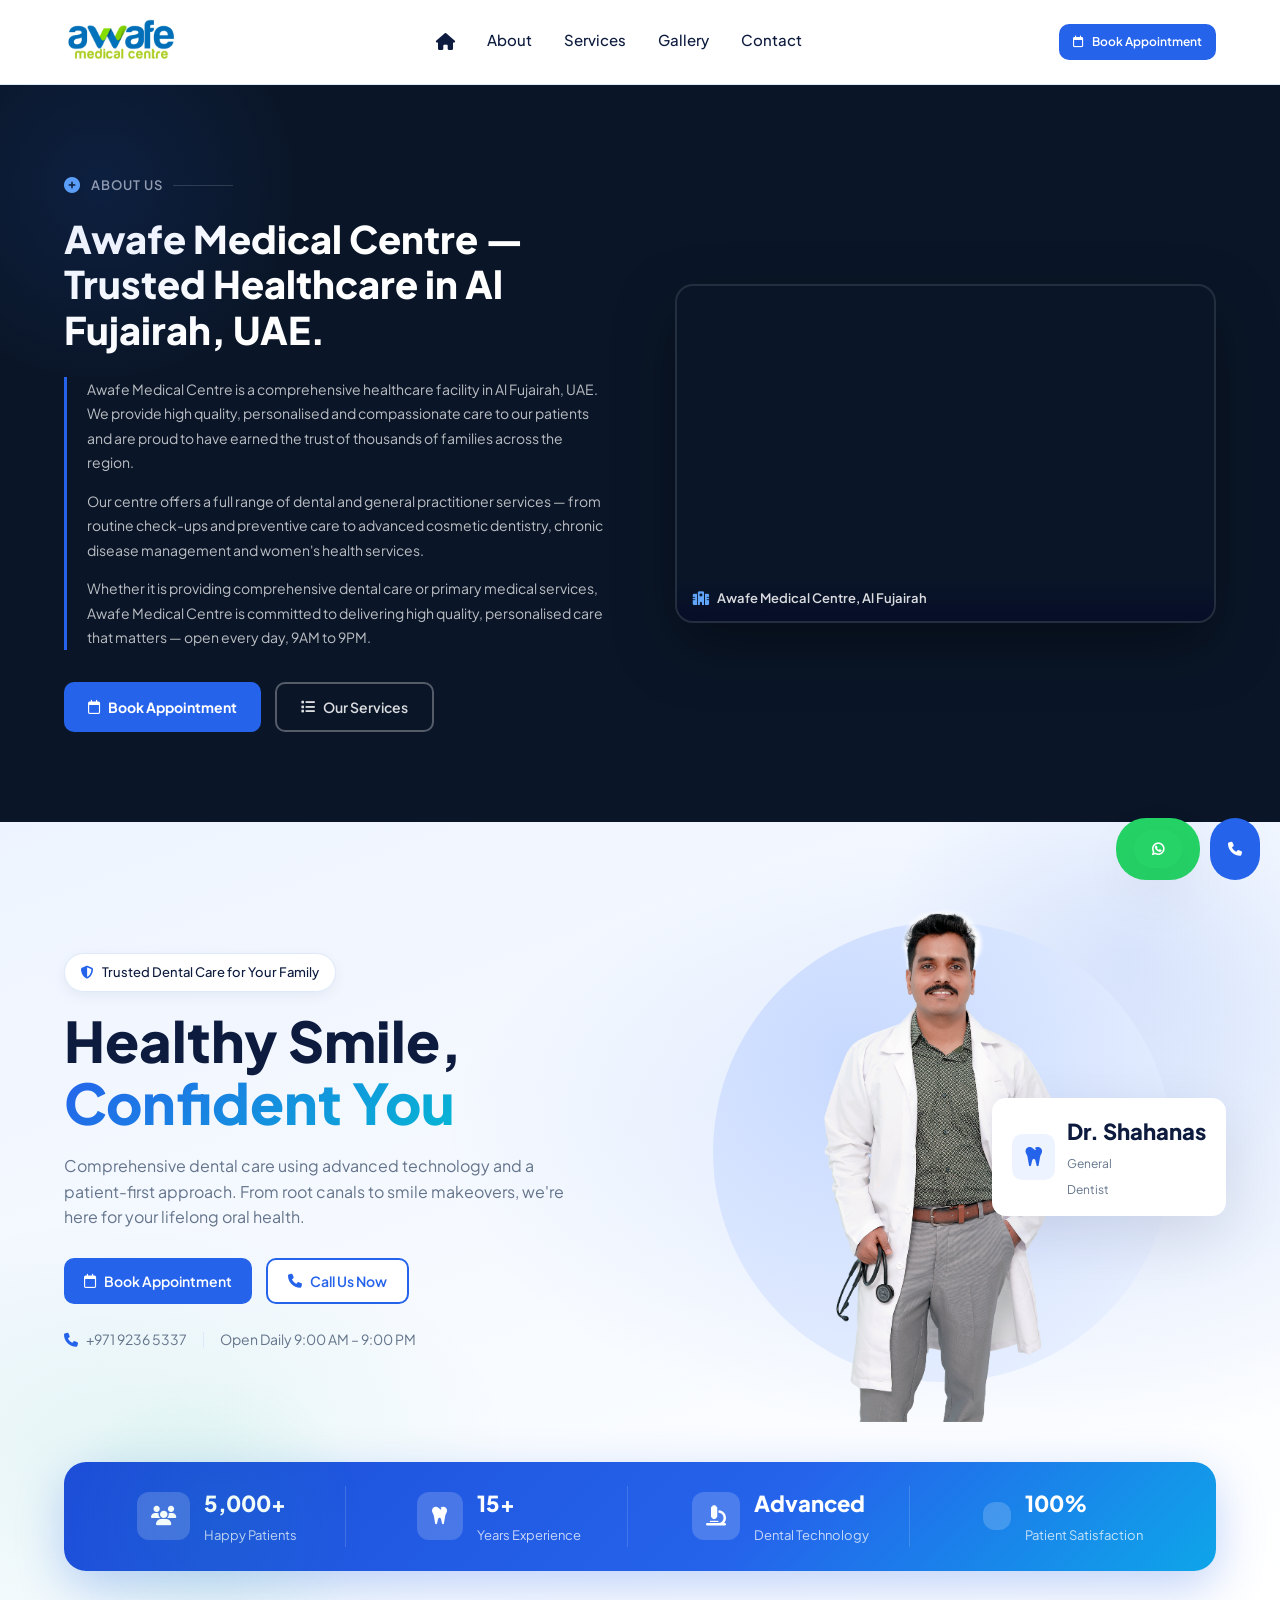
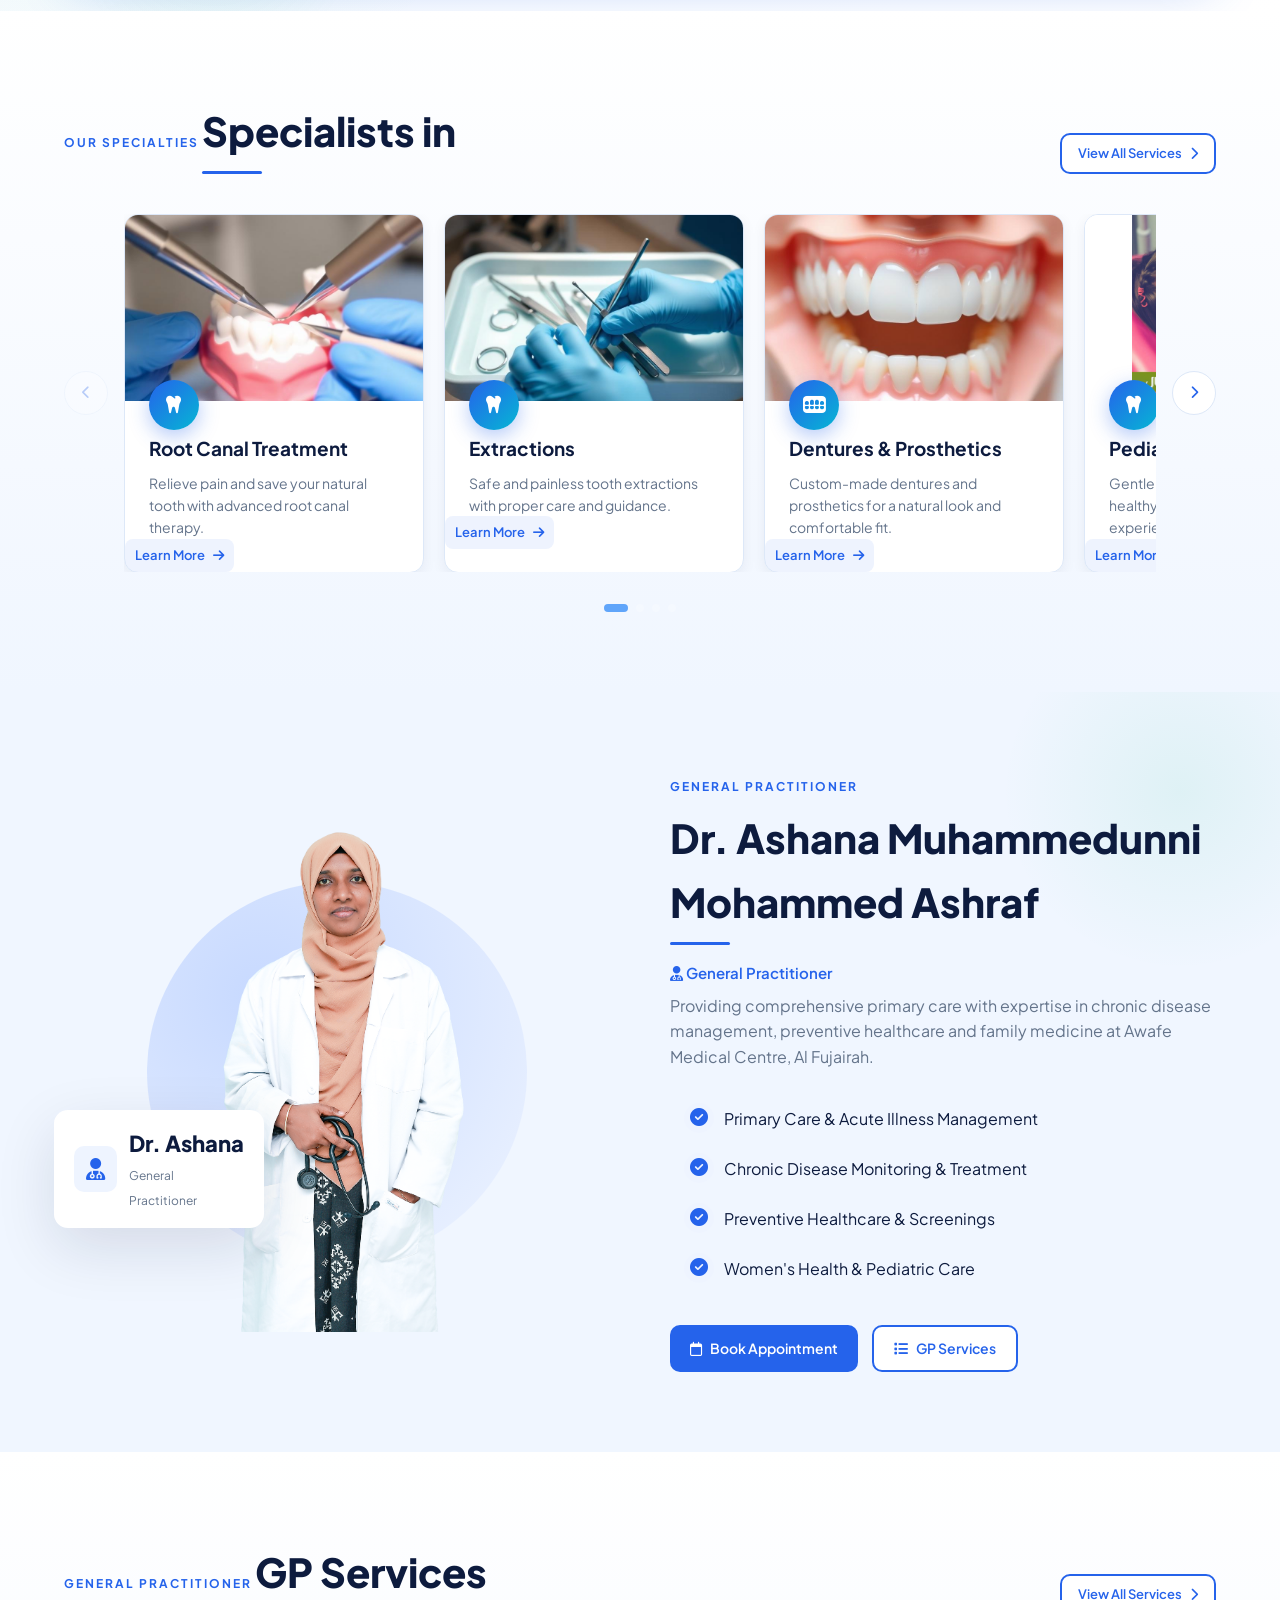
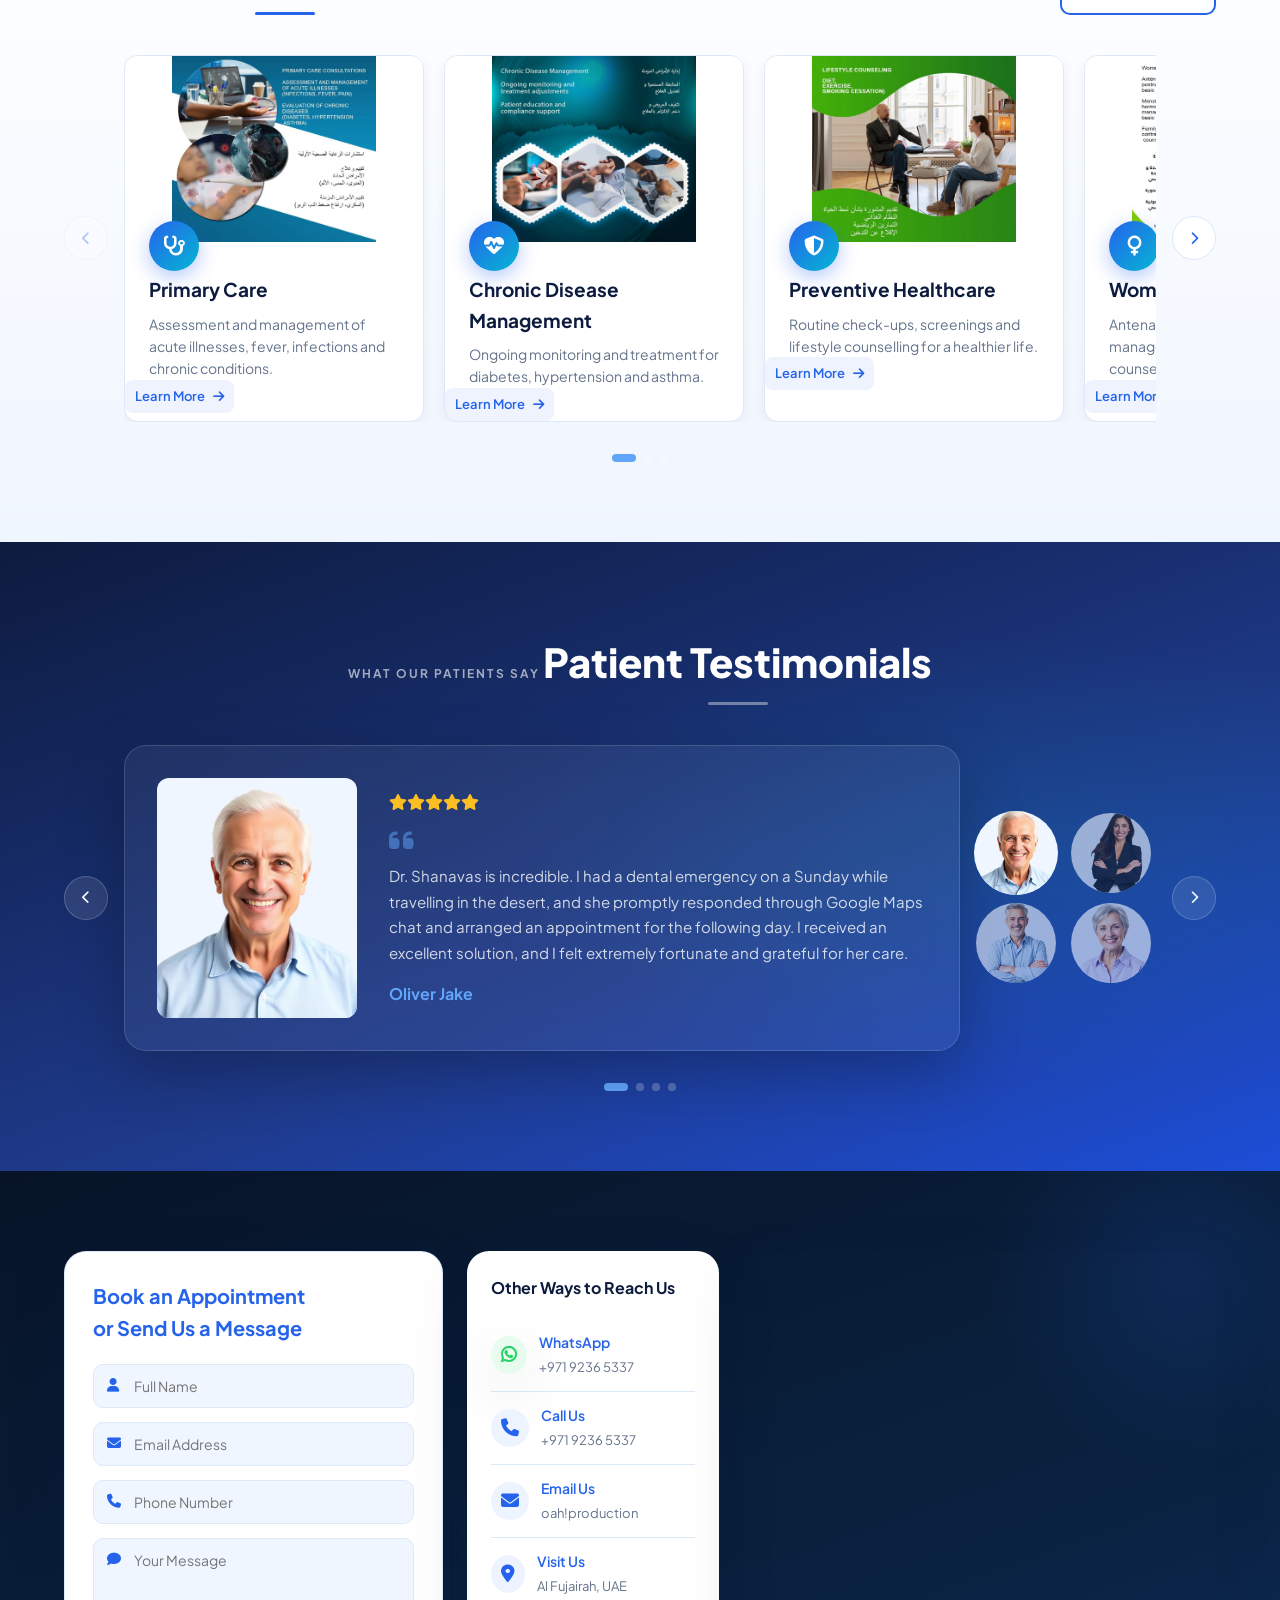
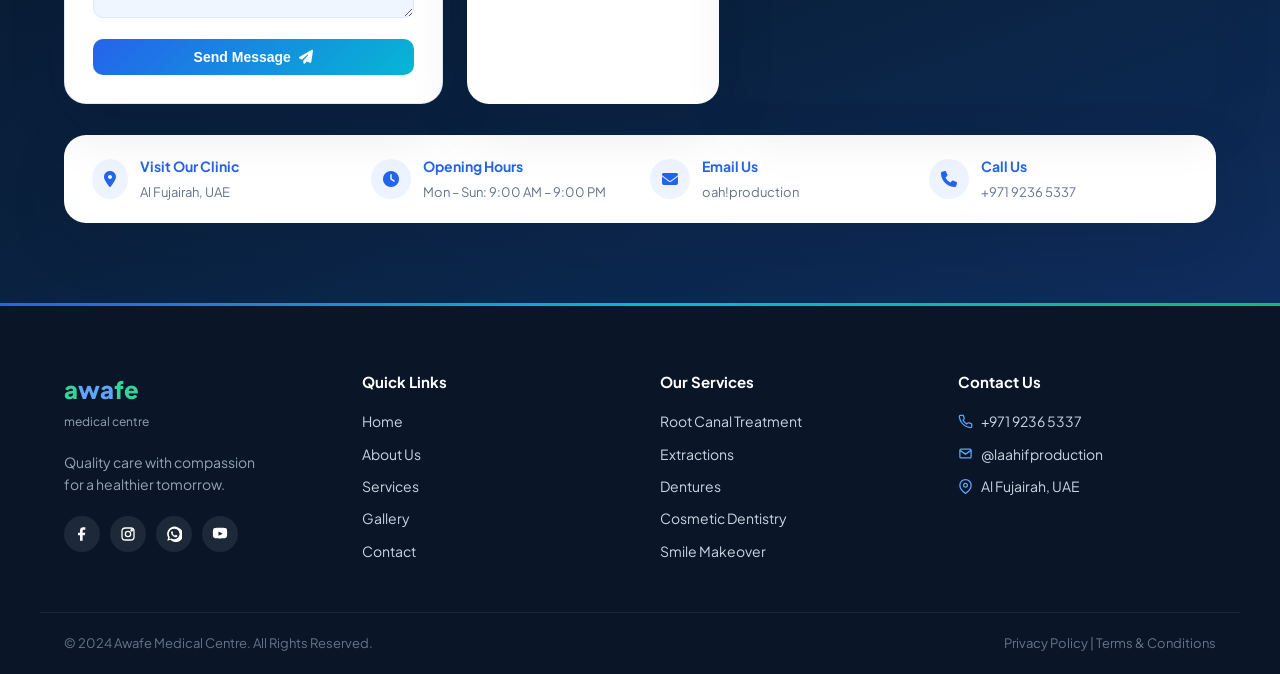
==== index.html @ 7ed8319f "first upload" ====
<!DOCTYPE html>
<html lang="en">
<head>
  <meta charset="UTF-8" />
  <meta name="viewport" content="width=device-width, initial-scale=1.0" />
  <title>Awafe Medical Centre - Trusted Dental Care for Your Family</title>
  <meta name="description" content="Comprehensive dental care using advanced technology and a patient-first approach. From root canals to smile makeovers — Awafe Medical Centre, Al Fujairah, UAE." />
  <link rel="preconnect" href="https://fonts.googleapis.com">
  <link rel="preconnect" href="https://fonts.gstatic.com" crossorigin>
  <link href="https://fonts.googleapis.com/css2?family=Plus+Jakarta+Sans:wght@400;500;600;700;800&display=swap" rel="stylesheet">
  <link rel="stylesheet" href="https://cdnjs.cloudflare.com/ajax/libs/font-awesome/6.5.0/css/all.min.css">
  <link rel="stylesheet" href="styles.css" />
  <link rel="stylesheet" href="index-enhancements.css" />
  <link rel="stylesheet" href="booking-modal.css" />
  <style>
    /* Force contact-page header sizing on this page */
    .logo-img { height: 56px !important; width: auto !important; object-fit: contain !important; }
    .btn-book { padding: 8px 14px !important; font-size: 12px !important; }
    .header-inner { padding: 14px 24px !important; }
  </style>
</head>
<body>

  <!-- HEADER -->
  <!-- HEADER -->
  <header class="header header-light" id="header">
    <div class="container header-inner">
      <a href="index.html" class="logo" aria-label="Awafe Medical Centre home">
        <img src="images/logo.jpg" alt="Awafe Medical Centre Logo" class="logo-img">
      </a>
      <nav class="nav" id="nav">
        <a href="hospital.html" title="Home"><i class="fas fa-home"></i></a>
        <a href="index.html#about">About</a>
        <a href="services.html">Services</a>
        <a href="gallery.html">Gallery</a>
        <a href="contact.html">Contact</a>
      </nav>
      <a href="#contact" class="btn btn-primary btn-book"><i class="far fa-calendar"></i> Book Appointment</a>
      <button class="menu-toggle" id="menuToggle" aria-label="Menu"><i class="fas fa-bars"></i></button>
    </div>
  </header>
  </header>

  <!-- ABOUT US — dark navy with video (TOP) -->
  <section class="about-us-dark" id="about">
    <div class="container about-us-grid">
      <div class="about-us-text">
        <div class="about-us-eyebrow">
          <i class="fas fa-plus-circle"></i>
          <span>About Us</span>
        </div>
        <h2>Awafe Medical Centre — Trusted Healthcare in Al Fujairah, UAE.</h2>
        <div class="about-us-body">
          <p>Awafe Medical Centre is a comprehensive healthcare facility in Al Fujairah, UAE. We provide high quality, personalised and compassionate care to our patients and are proud to have earned the trust of thousands of families across the region.</p>
          <p>Our centre offers a full range of dental and general practitioner services — from routine check-ups and preventive care to advanced cosmetic dentistry, chronic disease management and women's health services.</p>
          <p>Whether it is providing comprehensive dental care or primary medical services, Awafe Medical Centre is committed to delivering high quality, personalised care that matters — open every day, 9AM to 9PM.</p>
        </div>
        <div class="about-us-actions">
          <a href="contact.html" class="btn-aus-primary"><i class="far fa-calendar"></i> Book Appointment</a>
          <a href="services.html" class="btn-aus-outline"><i class="fas fa-list"></i> Our Services</a>
        </div>
      </div>
      <div class="about-us-video">
        <div class="about-us-video-wrap">
          <video autoplay muted loop playsinline preload="auto">
            <source src="images/hospital-bg.mp4" type="video/mp4">
            <img src="images/doctor-about.png" alt="Awafe Medical Centre" />
          </video>
          <div class="about-us-video-label">
            <i class="fas fa-hospital"></i> Awafe Medical Centre, Al Fujairah
          </div>
        </div>
      </div>
    </div>
  </section>

  <!-- HERO -->
  <section class="hero" id="home">
    <div class="container hero-grid">
      <div class="hero-content sr sr-left">
        <span class="badge"><i class="fas fa-shield-alt"></i> Trusted Dental Care for Your Family</span>
        <h1>Healthy Smile,<br><span>Confident You</span></h1>
        <p>Comprehensive dental care using advanced technology and a patient-first approach. From root canals to smile makeovers, we're here for your lifelong oral health.</p>
        <div class="hero-actions">
          <a href="#contact" class="btn btn-primary"><i class="far fa-calendar"></i> Book Appointment</a>
          <a href="tel:+97192365337" class="btn btn-outline"><i class="fas fa-phone"></i> Call Us Now</a>
        </div>
        <div class="hero-meta">
          <span><i class="fas fa-phone"></i> +971 9236 5337</span>
          <span class="divider"></span>
          <span>Open Daily 9:00 AM – 9:00 PM</span>
        </div>
      </div>
      <div class="hero-image sr sr-right">
        <div class="hero-blob"></div>
        <img src="images/doctor-hero.png" alt="Dr. Shanavas, lead dentist at Awafe Medical Centre" />
        <div class="floating-card experience-card">
          <i class="fas fa-tooth"></i>
          <div>
            <strong>Dr. Shahanas</strong>
            <span>General<br>Dentist</span>
          </div>
        </div>
      </div>
    </div>

    <!-- STATS -->
    <div class="container">
      <div class="stats-bar">
        <div class="stat"><i class="fas fa-users"></i><div><strong>5000+</strong><span>Happy Patients</span></div></div>
        <div class="stat"><i class="fas fa-tooth"></i><div><strong>15+</strong><span>Years Experience</span></div></div>
        <div class="stat"><i class="fas fa-microscope"></i><div><strong>Advanced</strong><span>Dental Technology</span></div></div>
        <div class="stat"><i class="fas fa-shield-check"></i><div><strong>100%</strong><span>Patient Satisfaction</span></div></div>
      </div>
    </div>
  </section>

  <!-- ABOUT US — dark navy with video -->

  <!-- DR. SHAHANAS — image only, no extra details section -->

  <!-- DENTAL SERVICES -->
  <section class="services" id="services">
    <div class="container">
      <div class="section-head sr">
        <div>
          <span class="eyebrow">OUR SPECIALTIES</span>
          <h2>Specialists in <span class="underline"></span></h2>
        </div>
        <a href="gallery.html" class="btn btn-outline btn-sm">View All Services <i class="fas fa-chevron-right"></i></a>
      </div>

      <div class="services-carousel">
        <button class="carousel-btn prev" id="servPrev" aria-label="Previous"><i class="fas fa-chevron-left"></i></button>
        <div class="services-grid" id="servicesGrid">
          <article class="service-card">
            <div class="service-img"><img src="images/service-root-canal.jpg" alt="Root canal treatment" loading="lazy"/></div>
            <div class="service-icon"><i class="fas fa-tooth"></i></div>
            <h3>Root Canal Treatment</h3>
            <p>Relieve pain and save your natural tooth with advanced root canal therapy.</p>
            <a href="#" class="learn-more">Learn More <i class="fas fa-arrow-right"></i></a>
          </article>
          <article class="service-card">
            <div class="service-img"><img src="images/service-extraction.jpg" alt="Tooth extractions" loading="lazy"/></div>
            <div class="service-icon"><i class="fas fa-tooth"></i></div>
            <h3>Extractions</h3>
            <p>Safe and painless tooth extractions with proper care and guidance.</p>
            <a href="#" class="learn-more">Learn More <i class="fas fa-arrow-right"></i></a>
          </article>
          <article class="service-card">
            <div class="service-img"><img src="images/service-dentures.jpg" alt="Dentures and prosthetics" loading="lazy"/></div>
            <div class="service-icon"><i class="fas fa-teeth"></i></div>
            <h3>Dentures &amp; Prosthetics</h3>
            <p>Custom-made dentures and prosthetics for a natural look and comfortable fit.</p>
            <a href="#" class="learn-more">Learn More <i class="fas fa-arrow-right"></i></a>
          </article>
          <article class="service-card">
            <div class="service-img show-full-image"><img src="images/pediatric-child.jpeg" alt="Pediatric dental care" loading="lazy"/></div>
            <div class="service-icon"><i class="fas fa-tooth"></i></div>
            <h3>Pediatric Dental Care</h3>
            <p>Gentle, child-friendly dental care for healthy teeth and a positive experience.</p>
            <a href="#" class="learn-more">Learn More <i class="fas fa-arrow-right"></i></a>
          </article>
          <article class="service-card">
            <div class="service-img show-full-image"><img src="images/toothcleaning.jpeg" alt="Teeth cleaning treatment" loading="lazy"/></div>
            <div class="service-icon"><i class="fas fa-teeth"></i></div>
            <h3>Tooth Cleaning &amp; Polishing</h3>
            <p>Professional cleaning to remove plaque and stains, leaving your teeth fresh, smooth, and bright.</p>
            <a href="#" class="learn-more">Learn More <i class="fas fa-arrow-right"></i></a>
          </article>
          <article class="service-card">
            <div class="service-img show-full-image"><img src="images/capping.jpeg" alt="Crown and Bridges" loading="lazy"/></div>
            <div class="service-icon"><i class="fas fa-teeth"></i></div>
            <h3>Crown &amp; Bridges</h3>
            <p>Custom-made crowns and bridges to strengthen teeth, fill gaps, and improve your smile.</p>
            <a href="#" class="learn-more">Learn More <i class="fas fa-arrow-right"></i></a>
          </article>
          <article class="service-card">
            <div class="service-img show-full-image"><img src="images/smile.jpeg" alt="Veneers and Smile Makeover" loading="lazy"/></div>
            <div class="service-icon"><i class="fas fa-teeth"></i></div>
            <h3>Veneers &amp; Smile Makeover</h3>
            <p>Enhance your smile with customized treatments for a brighter, confident look.</p>
            <a href="#" class="learn-more">Learn More <i class="fas fa-arrow-right"></i></a>
          </article>
        </div>
        <button class="carousel-btn next" id="servNext" aria-label="Next"><i class="fas fa-chevron-right"></i></button>
      </div>
      <div class="dots" id="servDots"><span class="dot active"></span><span class="dot"></span><span class="dot"></span><span class="dot"></span></div>
    </div>
  </section>

  <!-- DR. ASHANA — General Practitioner -->
  <section class="about" id="our-doctors" style="background:var(--bg-soft);">
    <div class="container about-grid">
      <div class="about-image sr sr-left">
        <div class="hero-blob small"></div>
        <img src="images/dr-ashana.jpg" alt="Dr. Ashana — General Practitioner" style="max-height:520px;object-fit:cover;object-position:top center;" />
        <div class="floating-card trust-card">
          <i class="fas fa-user-md"></i>
          <div>
            <strong>Dr. Ashana</strong>
            <span>General<br>Practitioner</span>
          </div>
        </div>
      </div>
      <div class="about-content sr sr-right">
        <span class="eyebrow">GENERAL PRACTITIONER</span>
        <h2>Dr. Ashana Muhammedunni<br>Mohammed Ashraf <span class="underline"></span></h2>
        <p style="color:var(--primary);font-weight:600;font-size:15px;margin-bottom:8px;"><i class="fas fa-user-md"></i> General Practitioner</p>
        <p>Providing comprehensive primary care with expertise in chronic disease management, preventive healthcare and family medicine at Awafe Medical Centre, Al Fujairah.</p>
        <ul class="check-list">
          <li><i class="fas fa-check-circle"></i> Primary Care &amp; Acute Illness Management</li>
          <li><i class="fas fa-check-circle"></i> Chronic Disease Monitoring &amp; Treatment</li>
          <li><i class="fas fa-check-circle"></i> Preventive Healthcare &amp; Screenings</li>
          <li><i class="fas fa-check-circle"></i> Women's Health &amp; Pediatric Care</li>
        </ul>
        <div class="about-actions">
          <a href="contact.html" class="btn btn-primary"><i class="far fa-calendar"></i> Book Appointment</a>
          <a href="services.html" class="btn btn-outline"><i class="fas fa-list"></i> GP Services</a>
        </div>
      </div>
    </div>
  </section>

  <!-- GP SERVICES -->
  <section class="services" id="gp-services" style="background:linear-gradient(180deg,#fff 0%,#f0f6ff 100%);">
    <div class="container">
      <div class="section-head sr">
        <div>
          <span class="eyebrow">GENERAL PRACTITIONER</span>
          <h2>GP Services <span class="underline"></span></h2>
        </div>
        <a href="services.html" class="btn btn-outline btn-sm">View All Services <i class="fas fa-chevron-right"></i></a>
      </div>
      <div class="services-carousel">
        <button class="carousel-btn prev" id="gpPrev" aria-label="Previous"><i class="fas fa-chevron-left"></i></button>
        <div class="services-grid" id="gpGrid">
          <article class="service-card">
            <div class="service-img show-full-image"><img src="images/primary.jpeg" alt="Primary Care" loading="lazy"/></div>
            <div class="service-icon"><i class="fas fa-stethoscope"></i></div>
            <h3>Primary Care</h3>
            <p>Assessment and management of acute illnesses, fever, infections and chronic conditions.</p>
            <a href="services.html" class="learn-more">Learn More <i class="fas fa-arrow-right"></i></a>
          </article>
          <article class="service-card">
            <div class="service-img show-full-image"><img src="images/Chronic.jpeg" alt="Chronic Disease" loading="lazy"/></div>
            <div class="service-icon"><i class="fas fa-heartbeat"></i></div>
            <h3>Chronic Disease Management</h3>
            <p>Ongoing monitoring and treatment for diabetes, hypertension and asthma.</p>
            <a href="services.html" class="learn-more">Learn More <i class="fas fa-arrow-right"></i></a>
          </article>
          <article class="service-card">
            <div class="service-img show-full-image"><img src="images/life.jpeg" alt="Preventive Care" loading="lazy"/></div>
            <div class="service-icon"><i class="fas fa-shield-alt"></i></div>
            <h3>Preventive Healthcare</h3>
            <p>Routine check-ups, screenings and lifestyle counselling for a healthier life.</p>
            <a href="services.html" class="learn-more">Learn More <i class="fas fa-arrow-right"></i></a>
          </article>
          <article class="service-card">
            <div class="service-img show-full-image"><img src="images/women.jpeg" alt="Women's Health" loading="lazy"/></div>
            <div class="service-icon"><i class="fas fa-venus"></i></div>
            <h3>Women's Health</h3>
            <p>Antenatal care, hormonal management and family planning counselling.</p>
            <a href="services.html" class="learn-more">Learn More <i class="fas fa-arrow-right"></i></a>
          </article>
          <article class="service-card">
            <div class="service-img show-full-image"><img src="images/pediatric-child.jpeg" alt="Pediatric Care" loading="lazy"/></div>
            <div class="service-icon"><i class="fas fa-child"></i></div>
            <h3>Pediatric Care</h3>
            <p>Child development monitoring, illness management and immunisation guidance.</p>
            <a href="services.html" class="learn-more">Learn More <i class="fas fa-arrow-right"></i></a>
          </article>
          <article class="service-card">
            <div class="service-img show-full-image"><img src="images/minor.jpeg" alt="Minor Procedures" loading="lazy"/></div>
            <div class="service-icon"><i class="fas fa-bandage"></i></div>
            <h3>Minor Procedures</h3>
            <p>Wound care, suturing, abscess drainage and emergency first aid management.</p>
            <a href="services.html" class="learn-more">Learn More <i class="fas fa-arrow-right"></i></a>
          </article>
        </div>
        <button class="carousel-btn next" id="gpNext" aria-label="Next"><i class="fas fa-chevron-right"></i></button>
      </div>
      <div class="dots" id="gpDots"><span class="dot active"></span><span class="dot"></span><span class="dot"></span></div>
    </div>
  </section>

  <!-- TESTIMONIALS -->
  <section class="testimonials" id="patient-info">
    <div class="container">
      <div class="section-head center">
        <div>
          <span class="eyebrow">WHAT OUR PATIENTS SAY</span>
          <h2>Patient Testimonials <span class="underline center"></span></h2>
        </div>
      </div>

      <div class="testimonial-wrap">
        <button class="carousel-btn prev" id="testPrev" aria-label="Previous"><i class="fas fa-chevron-left"></i></button>
        <div class="testimonial-card" id="testimonialCard">
          <img class="testimonial-photo" id="testPhoto" src="images/patient-1.png" alt="Patient" />
          <div class="testimonial-body">
            <div class="stars"><i class="fas fa-star"></i><i class="fas fa-star"></i><i class="fas fa-star"></i><i class="fas fa-star"></i><i class="fas fa-star"></i></div>
            <i class="fas fa-quote-left quote-icon"></i>
            <p id="testText">Dr. Shanavas is incredible. I had a dental emergency on a Sunday while travelling in the desert, and she promptly responded through Google Maps chat and arranged an appointment for the following day. I received an excellent solution, and I felt extremely fortunate and grateful for her care.</p>
            <strong class="testimonial-name" id="testName">Oliver Jake</strong>
          </div>
        </div>
        <div class="testimonial-thumbs" id="testThumbs">
          <img src="images/patient-1.png" data-i="0" class="active" alt="Patient 1" />
          <img src="images/patient-2.png" data-i="1" alt="Patient 2" />
          <img src="images/patient-3.png" data-i="2" alt="Patient 3" />
          <img src="images/patient-4.png" data-i="3" alt="Patient 4" />
        </div>
        <button class="carousel-btn next" id="testNext" aria-label="Next"><i class="fas fa-chevron-right"></i></button>
      </div>
      <div class="dots" id="testDots">
        <span class="dot active"></span><span class="dot"></span><span class="dot"></span><span class="dot"></span>
      </div>
    </div>
  </section>

  <!-- CONTACT -->
  <section class="contact" id="contact">
    <div class="container contact-grid">
      <div class="contact-card">
        <h3>Book an Appointment<br>or Send Us a Message</h3>
        <form id="contactForm" class="contact-form">
          <input type="hidden" name="access_key" value="91e86b61-8d2f-4ecc-9733-772695f64230">
          <input type="hidden" name="subject" value="New Message — Awafe Medical Centre Website">
          <input type="hidden" name="from_name" value="Awafe Medical Centre Website">
          <div class="input-icon"><i class="fas fa-user"></i><input type="text" name="name" placeholder="Full Name" required></div>
          <div class="input-icon"><i class="fas fa-envelope"></i><input type="email" name="email" placeholder="Email Address" required></div>
          <div class="input-icon"><i class="fas fa-phone"></i><input type="tel" name="phone" placeholder="Phone Number" required></div>
          <div class="input-icon textarea"><i class="fas fa-comment"></i><textarea name="message" placeholder="Your Message" rows="3"></textarea></div>
          <button type="submit" class="btn btn-primary btn-block" id="contactSubmitBtn">Send Message <i class="fas fa-paper-plane"></i></button>
        </form>
      </div>

      <div class="reach-card">
        <h4>Other Ways to Reach Us</h4>
        <div class="reach-item"><i class="fab fa-whatsapp wa"></i><div><strong>WhatsApp</strong><span>+971 9236 5337</span></div></div>
        <div class="reach-item"><i class="fas fa-phone"></i><div><strong>Call Us</strong><span>+971 9236 5337</span></div></div>
        <div class="reach-item"><i class="fas fa-envelope"></i><div><strong>Email Us</strong><span>oah!production</span></div></div>
        <div class="reach-item"><i class="fas fa-map-marker-alt"></i><div><strong>Visit Us</strong><span>Al Fujairah, UAE</span></div></div>
      </div>

      <div class="map-card" id="gallery">
        <iframe
          src="https://maps.google.com/maps?q=Al%20Fujairah%2C%20UAE&t=&z=11&ie=UTF8&iwloc=&output=embed"
          width="100%" height="100%" style="border:0;" allowfullscreen="" loading="lazy"
          referrerpolicy="no-referrer-when-downgrade"></iframe>
      </div>

      <div class="contact-strip">
        <div><i class="fas fa-map-marker-alt"></i><div><strong>Visit Our Clinic</strong><span>Al Fujairah, UAE</span></div></div>
        <div><i class="fas fa-clock"></i><div><strong>Opening Hours</strong><span>Mon – Sun: 9:00 AM – 9:00 PM</span></div></div>
        <div><i class="fas fa-envelope"></i><div><strong>Email Us</strong><span>oah!production</span></div></div>
        <div><i class="fas fa-phone"></i><div><strong>Call Us</strong><span>+971 9236 5337</span></div></div>
      </div>
    </div>
  </section>

  <!-- FOOTER -->
  <footer class="footer">
    <div class="footer-grid">
      <div>
        <div class="footer-logo"><span class="g">a</span><span class="b">wa</span><span class="g">fe</span></div>
        <p class="logo-sub">medical centre</p>
        <p class="footer-text">Quality care with compassion<br>for a healthier tomorrow.</p>
        <div class="socials">
          <a href="#" aria-label="Facebook"><svg viewBox="0 0 24 24" fill="currentColor"><path d="M13 22v-8h3l1-4h-4V7.5c0-1.1.4-2 2-2h2V2h-3c-3 0-5 1.8-5 5v3H6v4h3v8h4z"/></svg></a>
          <a href="#" aria-label="Instagram"><svg viewBox="0 0 24 24" fill="none" stroke="currentColor" stroke-width="2"><rect x="3" y="3" width="18" height="18" rx="5"/><circle cx="12" cy="12" r="4"/><circle cx="17.5" cy="6.5" r="1" fill="currentColor"/></svg></a>
          <a href="#" aria-label="WhatsApp"><svg viewBox="0 0 24 24" fill="currentColor"><path d="M20 3.5A11 11 0 0 0 3.2 17.3L2 22l4.8-1.2A11 11 0 1 0 20 3.5zM12 20a8 8 0 0 1-4-1.1l-.3-.2-2.8.7.8-2.8-.2-.3A8 8 0 1 1 12 20zm4.5-5.9c-.2-.1-1.4-.7-1.6-.8-.2-.1-.4-.1-.5.1l-.7.9c-.1.2-.3.2-.5.1a6.5 6.5 0 0 1-3.2-2.8c-.2-.4.2-.4.6-1.2 0-.1 0-.3 0-.4l-.7-1.7c-.2-.4-.4-.4-.5-.4h-.5c-.2 0-.4.1-.6.3-.2.2-.8.8-.8 2s.9 2.3 1 2.5c.1.2 1.7 2.7 4.2 3.7 1.5.6 2 .6 2.7.5.4-.1 1.4-.6 1.6-1.1.2-.5.2-1 .1-1.1z"/></svg></a>
          <a href="#" aria-label="YouTube"><svg viewBox="0 0 24 24" fill="currentColor"><path d="M22.5 6.2s-.2-1.6-1-2.3c-.9-1-1.9-1-2.4-1C16.4 2.8 12 2.8 12 2.8s-4.4 0-7.1.1c-.5.1-1.5.1-2.4 1-.7.7-1 2.3-1 2.3S1.3 8 1.3 9.8v1.7c0 1.8.2 3.6.2 3.6s.2 1.6 1 2.3c.9 1 2.1.9 2.6 1C6.8 18.6 12 18.6 12 18.6s4.4 0 7.1-.2c.5-.1 1.5-.1 2.4-1 .7-.7 1-2.3 1-2.3s.2-1.8.2-3.6V9.8c0-1.8-.2-3.6-.2-3.6zM9.7 14.6V8.4l6.5 3.1-6.5 3.1z"/></svg></a>
        </div>
      </div>
      <div>
        <h4>Quick Links</h4>
        <ul>
          <li><a href="hospital.html">Home</a></li>
          <li><a href="index.html#about">About Us</a></li>
          <li><a href="services.html">Services</a></li>
          <li><a href="gallery.html">Gallery</a></li>
          <li><a href="contact.html">Contact</a></li>
        </ul>
      </div>
      <div>
        <h4>Our Services</h4>
        <ul>
          <li>Root Canal Treatment</li>
          <li>Extractions</li>
          <li>Dentures</li>
          <li>Cosmetic Dentistry</li>
          <li>Smile Makeover</li>
        </ul>
      </div>
      <div>
        <h4>Contact Us</h4>
        <ul class="contact-list">
          <li><svg viewBox="0 0 24 24" fill="none" stroke="currentColor" stroke-width="2"><path d="M22 16.92v3a2 2 0 0 1-2.18 2 19.79 19.79 0 0 1-8.63-3.07 19.5 19.5 0 0 1-6-6 19.79 19.79 0 0 1-3.07-8.67A2 2 0 0 1 4.11 2h3a2 2 0 0 1 2 1.72c.13.96.37 1.9.72 2.81a2 2 0 0 1-.45 2.11L8.09 9.91a16 16 0 0 0 6 6l1.27-1.27a2 2 0 0 1 2.11-.45c.91.35 1.85.59 2.81.72A2 2 0 0 1 22 16.92z"/></svg> +971 9236 5337</li>
          <li><svg viewBox="0 0 24 24" fill="none" stroke="currentColor" stroke-width="2"><rect x="3" y="5" width="18" height="14" rx="2"/><path d="m3 7 9 6 9-6"/></svg> @laahifproduction</li>
          <li><svg viewBox="0 0 24 24" fill="none" stroke="currentColor" stroke-width="2"><path d="M21 10c0 7-9 13-9 13S3 17 3 10a9 9 0 1 1 18 0z"/><circle cx="12" cy="10" r="3"/></svg> Al Fujairah, UAE</li>
        </ul>
      </div>
    </div>
    <div class="footer-bottom">
      <span>© 2024 Awafe Medical Centre. All Rights Reserved.</span>
      <span><a href="#">Privacy Policy</a> | <a href="#">Terms &amp; Conditions</a></span>
    </div>
  </footer>

  <!-- FLOATING ACTIONS -->
  <div class="floating-actions">
    <a href="https://wa.me/97192365337" class="fab whatsapp"><i class="fab fa-whatsapp"></i></a>
    <a href="tel:+97192365337" class="fab call"><i class="fas fa-phone"></i></a>
  </div>

  <script src="script.js"></script>
  <script src="booking-modal.js"></script>
</body>
</html>
---- styles.css ----
/* =========================================================
   Awafe Medical Centre — Design System & Styles
   ========================================================= */
:root {
  --primary: #2563eb;
  --primary-dark: #1d4ed8;
  --primary-soft: #eff5ff;
  --primary-soft-2: #dbe7ff;
  --accent-green: #6ec45a;
  --accent-wa: #25d366;
  --foreground: #0f1b3d;
  --muted: #6b7280;
  --bg: #ffffff;
  --bg-soft: #f4f8ff;
  --bg-section: #eaf1ff;
  --border: #e5ecf6;
  --shadow-sm: 0 4px 14px rgba(15, 27, 61, 0.06);
  --shadow-md: 0 10px 30px rgba(37, 99, 235, 0.10);
  --shadow-lg: 0 20px 60px rgba(15, 27, 61, 0.12);
  --radius: 14px;
  --radius-lg: 22px;
}

.hero-content h1 {
  font-size: 42px;
}
html {
  scroll-behavior: smooth;
}

section {
  scroll-margin-top: 90px;
}
.hero-content h1 span.text-primary {
  font-size: 48px; /* keep second line bigger if needed */
}

:root {
  --bg: #fdfaf6;        /* creamy white */
  --bg-soft: #f7f2ea;   /* soft section */
  --bg-section: #f3ede4;
}
* { box-sizing: border-box; margin: 0; padding: 0; }
html { scroll-behavior: smooth; }
body {
  font-family: 'Plus Jakarta Sans', system-ui, -apple-system, sans-serif;
  color: var(--foreground);
  background: var(--bg);
  line-height: 1.6;
  -webkit-font-smoothing: antialiased;
}
img { max-width: 100%; display: block; }
a { color: inherit; text-decoration: none; }
.container { max-width: 1200px; margin: 0 auto; padding: 0 24px; }
.text-primary { color: var(--primary); }

/* ===== Buttons ===== */
.btn {
  display: inline-flex; align-items: center; justify-content: center; gap: 8px;
  padding: 10px 20px; border-radius: 10px; font-weight: 600; font-size: 14px;
  border: 2px solid transparent; cursor: pointer; transition: all .2s ease;
  white-space: nowrap;
}
.btn-primary { background: var(--primary); color: #fff; border: none; }
.btn-primary:hover { background: var(--primary-dark); transform: translateY(-2px); box-shadow: var(--shadow-md); }
.btn-outline { background: #fff; border-color: var(--primary); color: var(--primary); border-width: 2px; }
.btn-outline:hover { background: var(--primary-soft); }
.btn-sm { padding: 8px 16px; font-size: 13px; }
.btn-block { width: 100%; }

/* ===== Header — matches contact page exactly ===== */
.header {
  position: sticky; top: 0; z-index: 100;
  background: rgba(255,255,255,.95);
  backdrop-filter: blur(12px);
  -webkit-backdrop-filter: blur(12px);
  border-bottom: 1px solid var(--border);
  transition: box-shadow .3s;
}
.header.scrolled { box-shadow: 0 4px 20px rgba(15,27,61,.08); }
.header-inner { display: flex; align-items: center; justify-content: space-between; padding: 14px 24px; gap: 24px; }

/* Logo image */
.logo-img { height: 56px; width: auto; object-fit: contain; }

/* Logo text (footer use) */
.logo {
  font-weight: 800; font-size: 26px; line-height: 1;
  display: inline-flex; flex-direction: column; align-items: flex-start;
}
.logo > span, .logo .logo-a, .logo .logo-w, .logo .logo-a2, .logo .logo-f, .logo .logo-e { display: inline; }
.logo small { display: block; font-size: 11px; color: var(--accent-green); font-weight: 600; letter-spacing: .5px; margin-top: 2px; }
.logo .logo-a { color: var(--primary); }
.logo .logo-w { color: var(--primary); }
.logo .logo-a2 { color: var(--primary); }
.logo .logo-f { color: var(--accent-green); }
.logo .logo-e { color: var(--accent-green); }
.logo.light { color: #fff; }
.logo.light small { color: rgba(255,255,255,.8); }

/* Nav */
.nav { display: flex; gap: 32px; }
.nav a {
  font-weight: 500; font-size: 15px; color: var(--foreground);
  position: relative; padding-bottom: 4px;
  transition: color .2s;
}
.nav a::after {
  content: ''; position: absolute; left: 0; bottom: 0;
  width: 0; height: 2px;
  background: linear-gradient(90deg, var(--primary), #06b6d4);
  border-radius: 2px; transition: width .3s ease;
}
.nav a:hover { color: var(--primary); }
.nav a:hover::after, .nav a.active::after { width: 100%; }

/* Book button */
.btn-book { padding: 8px 14px; font-size: 12px; font-weight: 600; border-radius: 10px; border: none; background: var(--primary); color: #fff; transition: background .2s ease, transform .2s ease, box-shadow .2s ease; }
.btn-book:hover { background: var(--primary-dark); transform: translateY(-2px); box-shadow: 0 8px 24px rgba(37,99,235,.3); }

.menu-toggle { display: none; background: none; border: none; font-size: 22px; color: var(--primary); cursor: pointer; }

/* ===== Hero ===== */
.hero { background: linear-gradient(180deg, var(--bg-soft) 0%, #fff 100%); padding: 60px 0 40px; position: relative; overflow: hidden; }
.hero-grid { display: grid; grid-template-columns: 1fr 1fr; gap: 60px; align-items: center; }
.hero-content h1 { font-size: clamp(34px, 5vw, 56px); line-height: 1.1; font-weight: 800; margin: 18px 0 20px; }
.hero-content p { color: var(--muted); font-size: 16px; max-width: 520px; margin-bottom: 28px; }
.badge {
  display: inline-flex; align-items: center; gap: 8px;
  background: #fff; border: 1px solid var(--border); padding: 8px 16px;
  border-radius: 30px; font-size: 13px; font-weight: 500; color: var(--foreground);
  box-shadow: var(--shadow-sm);
}
.badge i { color: var(--primary); }
.hero-actions { display: flex; gap: 14px; margin-bottom: 24px; flex-wrap: wrap; }
.hero-meta { display: flex; align-items: center; gap: 16px; font-size: 14px; color: var(--muted); flex-wrap: wrap; }
.hero-meta i { color: var(--primary); margin-right: 6px; }
.divider { width: 1px; height: 16px; background: var(--border); }

.hero-image { position: relative; display: flex; justify-content: center; }
.hero-image img { position: relative; z-index: 2; max-height: 540px; width: auto; }
.hero-blob {
  position: absolute; top: 50%; left: 50%; transform: translate(-50%, -50%);
  width: 460px; height: 460px; border-radius: 50%;
  background: radial-gradient(circle at 30% 30%, var(--primary-soft-2), var(--primary-soft));
  z-index: 1;
}
.hero-blob.small { width: 380px; height: 380px; }

.floating-card {
  position: absolute; background: #fff; padding: 16px 20px; border-radius: 14px;
  box-shadow: var(--shadow-lg); display: flex; align-items: center; gap: 12px; z-index: 3;
}
.floating-card i { font-size: 22px; color: var(--primary); background: var(--primary-soft); padding: 12px; border-radius: 10px; }
.floating-card strong { display: block; font-size: 22px; font-weight: 800; color: var(--foreground); }
.floating-card span { font-size: 12px; color: var(--muted); line-height: 1.3; }
.experience-card { right: -10px; top: 40%; }
.trust-card { left: -10px; bottom: 20%; min-width: 180px; }
.trust-card span { white-space: nowrap; }

/* Stats */
.stats-bar {
  background: #fff; border-radius: var(--radius-lg); box-shadow: var(--shadow-md);
  margin-top: 40px; padding: 24px; display: grid; grid-template-columns: repeat(4, 1fr); gap: 24px;
}
.stat { display: flex; align-items: center; gap: 14px; justify-content: center; }
.stat i { font-size: 22px; color: var(--primary); background: var(--primary-soft); padding: 14px; border-radius: 12px; }
.stat strong { display: block; font-size: 18px; font-weight: 800; }
.stat span { font-size: 13px; color: var(--muted); }

/* ===== Section heads ===== */
.section-head { display: flex; align-items: flex-end; justify-content: space-between; margin-bottom: 40px; gap: 24px; flex-wrap: wrap; }
.section-head.center { justify-content: center; text-align: center; }
.eyebrow { font-size: 12px; font-weight: 700; color: var(--primary); letter-spacing: 2px; text-transform: uppercase; }
.section-head h2 { font-size: clamp(28px, 4vw, 40px); font-weight: 800; margin-top: 8px; position: relative; display: inline-block; }
.underline { display: block; width: 60px; height: 3px; background: var(--primary); border-radius: 2px; margin-top: 8px; }
.underline.center { margin-left: auto; margin-right: auto; }

/* ===== Services ===== */
.services { padding: 80px 0; }
.services-carousel { position: relative; display: flex; align-items: center; gap: 16px; }
.services-grid { display: grid; grid-template-columns: repeat(3, 1fr); gap: 24px; flex: 1; }
.service-card {
  background: #fff; border-radius: var(--radius); overflow: hidden; box-shadow: var(--shadow-sm);
  transition: transform .3s, box-shadow .3s; position: relative;
}
.service-card:hover { transform: translateY(-6px); box-shadow: var(--shadow-md); }
.service-img { aspect-ratio: 16/10; overflow: hidden; }
.service-img img { width: 100%; height: 100%; object-fit: cover; }
.service-img.show-full-image { background: #fff; }
.service-img.show-full-image img { object-fit: contain; }
.service-icon {
  position: absolute; top: 165px; left: 24px;
  width: 50px; height: 50px; background: var(--primary); color: #fff;
  border-radius: 50%; display: flex; align-items: center; justify-content: center;
  font-size: 20px; box-shadow: var(--shadow-md);
}
.service-card h3 { font-size: 19px; font-weight: 700; padding: 32px 24px 8px; }
.service-card p { padding: 0 24px; color: var(--muted); font-size: 14px; }
.learn-more { display: inline-flex; align-items: center; gap: 8px; padding: 16px 24px 24px; color: var(--primary); font-weight: 600; font-size: 14px; }
.learn-more:hover i { transform: translateX(4px); }
.learn-more i { transition: transform .2s; }

.carousel-btn {
  width: 44px; height: 44px; border-radius: 50%; border: 1px solid var(--border);
  background: #fff; color: var(--primary); cursor: pointer; flex-shrink: 0;
  display: flex; align-items: center; justify-content: center; transition: all .2s;
}
.carousel-btn:hover { background: var(--primary); color: #fff; border-color: var(--primary); }

.dots { display: flex; justify-content: center; gap: 8px; margin-top: 32px; }
.dot { width: 8px; height: 8px; border-radius: 50%; background: var(--border); cursor: pointer; transition: all .2s; }
.dot.active { background: var(--primary); width: 24px; border-radius: 4px; }

/* ===== About ===== */
.about { background: var(--bg-soft); padding: 80px 0; }
.about-grid { display: grid; grid-template-columns: 1fr 1fr; gap: 60px; align-items: center; }
.about-image { position: relative; display: flex; justify-content: center; }
.about-image img { position: relative; z-index: 2; max-height: 460px; width: auto; }
.about-content h2 { font-size: clamp(28px, 4vw, 40px); font-weight: 800; margin: 8px 0 16px; }
.about-content > p { color: var(--muted); margin-bottom: 24px; }
.check-list { list-style: none; margin-bottom: 32px; }
.check-list li { display: flex; align-items: center; gap: 10px; padding: 8px 0; color: var(--foreground); }
.check-list i { color: var(--primary); }
.about-actions { display: flex; gap: 14px; flex-wrap: wrap; }

/* ===== Testimonials ===== */
.testimonials { padding: 80px 0; }
.testimonial-wrap { display: flex; align-items: center; gap: 16px; }
.testimonial-card {
  background: #fff; border-radius: var(--radius-lg); box-shadow: var(--shadow-md);
  padding: 32px; display: grid; grid-template-columns: 200px 1fr; gap: 32px; flex: 1; align-items: center;
}
.testimonial-photo { width: 200px; height: 240px; object-fit: cover; border-radius: 12px; background: var(--bg-soft); }
.testimonial-body { position: relative; }
.stars { color: #fbbf24; margin-bottom: 12px; font-size: 16px; }
.quote-icon { color: var(--primary); opacity: .25; font-size: 28px; margin-bottom: 8px; display: inline-block; }
.testimonial-body p { color: var(--muted); font-size: 15px; margin-bottom: 16px; line-height: 1.7; }
.testimonial-name { color: var(--primary); font-weight: 700; }
.testimonial-thumbs { display: grid; grid-template-columns: repeat(2, 1fr); gap: 10px; width: 180px; flex-shrink: 0; }
.testimonial-thumbs img { width: 80px; height: 80px; border-radius: 50%; object-fit: cover; cursor: pointer; opacity: .6; transition: all .2s; background: var(--bg-soft); }
.testimonial-thumbs img.active, .testimonial-thumbs img:hover { opacity: 1; transform: scale(1.05); }

/* ===== Contact ===== */
/* .contact { background: var(--primary); padding: 60px 0; color: #fff; } */
.contact {
  background: #0a2240;   /* same as footer-2 */
  color: #fff;
}
.contact-grid { display: grid; grid-template-columns: 1.2fr .8fr 1.5fr; gap: 24px; }
.contact-card {
  background: #fff; color: var(--foreground); border-radius: var(--radius-lg);
  padding: 28px; box-shadow: var(--shadow-lg);
}
.contact-card h3 { font-size: 20px; font-weight: 700; margin-bottom: 20px; color: var(--primary); }
.input-icon { position: relative; margin-bottom: 14px; }
.input-icon i { position: absolute; left: 14px; top: 14px; color: var(--primary); font-size: 14px; }
.input-icon input, .input-icon textarea {
  width: 100%; padding: 12px 14px 12px 40px; border: 1px solid var(--border);
  border-radius: 10px; font-family: inherit; font-size: 14px; outline: none;
  transition: border .2s; background: var(--bg-soft);
}
.input-icon.textarea i { top: 14px; }
.input-icon input:focus, .input-icon textarea:focus { border-color: var(--primary); }

.reach-card {
  background: #fff; color: var(--foreground); border-radius: var(--radius-lg);
  padding: 24px; box-shadow: var(--shadow-lg);
}
.reach-card h4 { font-size: 16px; margin-bottom: 18px; }
.reach-item { display: flex; align-items: center; gap: 12px; padding: 12px 0; border-bottom: 1px solid var(--border); }
.reach-item:last-child { border-bottom: none; }
.reach-item i { font-size: 18px; color: var(--primary); background: var(--primary-soft); padding: 10px; border-radius: 50%; }
.reach-item i.wa { color: var(--accent-wa); background: rgba(37, 211, 102, .1); }
.reach-item strong { display: block; color: var(--primary); font-size: 14px; font-weight: 600; }
.reach-item span { font-size: 13px; color: var(--muted); }

.map-card { border-radius: var(--radius-lg); overflow: hidden; min-height: 380px; box-shadow: var(--shadow-lg); }
.map-card iframe { width: 100%; height: 100%; min-height: 380px; }

.contact-strip {
  grid-column: 1 / -1; background: #fff; color: var(--foreground);
  border-radius: var(--radius-lg); padding: 20px 28px; margin-top: 8px;
  display: grid; grid-template-columns: repeat(4, 1fr); gap: 20px; box-shadow: var(--shadow-lg);
}
.contact-strip > div { display: flex; align-items: center; gap: 12px; }
.contact-strip i { color: var(--primary); background: var(--primary-soft); padding: 12px; border-radius: 50%; font-size: 16px; }
.contact-strip strong { display: block; font-size: 14px; color: var(--primary); }
.contact-strip span { font-size: 13px; color: var(--muted); }

/* ===== Footer — contact page style ===== */
.footer {
  background: #0a1628;
  color: #e2e8f0;
  border-top: 3px solid transparent;
  border-image: linear-gradient(90deg, #2563eb, #06b6d4, #10b981) 1;
}
.footer-grid {
  max-width: 1200px; margin: 0 auto;
  padding: 64px 24px 40px;
  display: grid; grid-template-columns: repeat(4, 1fr); gap: 40px;
}
.footer h4 { color: #fff; margin-bottom: 16px; font-size: 15px; font-weight: 700; }
.footer ul { list-style: none; padding: 0; margin: 0; }
.footer ul li { margin-bottom: 10px; font-size: 14px; color: #cbd5e1; }
.footer ul li a { color: #cbd5e1; transition: color .2s; display: block; }
.footer ul li a:hover { color: #fff; }
.footer-logo { font-size: 1.5rem; font-weight: 800; }
.footer-logo .g { color: #34d399; }
.footer-logo .b { color: #60a5fa; }
.logo-sub { font-size: 12px; color: #94a3b8; margin: 3px 0 0; }
.footer-text { margin: 20px 0; font-size: 14px; color: #94a3b8; line-height: 1.6; }
.socials { display: flex; gap: 10px; margin-top: 4px; }
.socials a {
  width: 36px; height: 36px; border-radius: 50%;
  background: rgba(255,255,255,.08);
  display: flex; align-items: center; justify-content: center;
  transition: background .2s, transform .2s;
}
.socials a:hover { background: rgba(255,255,255,.18); transform: translateY(-2px); }
.socials svg, .socials i { width: 16px; height: 16px; color: #fff; font-size: 14px; }
.contact-list li { display: flex; align-items: center; gap: 8px; margin-bottom: 10px; font-size: 14px; color: #cbd5e1; }
.contact-list svg { width: 15px; height: 15px; flex-shrink: 0; color: #60a5fa; }
.footer-bottom {
  border-top: 1px solid rgba(255,255,255,.08);
  max-width: 1200px; margin: 0 auto;
  padding: 20px 24px;
  font-size: 13px; color: #64748b;
  display: flex; justify-content: space-between; align-items: center; flex-wrap: wrap; gap: 10px;
}
.footer-bottom a { color: #64748b; transition: color .2s; }
.footer-bottom a:hover { color: #fff; }

/* ===== Floating Actions ===== */
.floating-actions { position: fixed; bottom: 20px; right: 20px; display: flex; gap: 10px; z-index: 99; }
.fab {
  display: inline-flex; align-items: center; gap: 8px;
  padding: 12px 18px; border-radius: 30px; color: #fff; font-weight: 600; font-size: 14px;
  box-shadow: var(--shadow-lg); transition: transform .2s;
}
.fab:hover { transform: translateY(-3px); }
.fab.whatsapp { background: var(--accent-wa); }
.fab.call { background: var(--primary); }

/* ===== Responsive ===== */
@media (max-width: 960px) {
  /* Nav */
  .nav { display: none; position: absolute; top: 100%; left: 0; right: 0; background: #fff; flex-direction: column; padding: 20px; box-shadow: var(--shadow-md); gap: 16px; z-index: 99; }
  .nav.open { display: flex; }
  .menu-toggle { display: block; }
  .btn-book { display: none; }

  /* Hero */
  .hero-grid { grid-template-columns: 1fr; gap: 40px; }
  .hero-image { display: none; }
  .hero-content { text-align: center; }
  .hero-actions { justify-content: center; }
  .hero-meta { justify-content: center; }
  .stats-bar { grid-template-columns: repeat(2, 1fr); }

  /* About */
  .about-grid { grid-template-columns: 1fr; gap: 40px; }
  .about-image { display: none; }
  .about-actions { flex-wrap: wrap; }

  /* Testimonials */
  .testimonial-card { grid-template-columns: 1fr; text-align: center; }
  .testimonial-photo { margin: 0 auto; }
  .testimonial-thumbs { display: none; }
  .testimonial-wrap { flex-wrap: wrap; }

  /* Contact */
  .contact-grid { grid-template-columns: 1fr; }
  .contact-strip { grid-template-columns: repeat(2, 1fr); }

  /* Footer */
  .footer-grid { grid-template-columns: 1fr 1fr; }

  /* Floating cards */
  .floating-card { padding: 12px; }
  .experience-card { right: 0; }
  .trust-card { left: 0; }
}

@media (max-width: 640px) {
  /* Typography */
  .hero-content h1 { font-size: clamp(28px, 8vw, 40px); }
  .section-head h2 { font-size: clamp(22px, 6vw, 32px); }

  /* Stats */
  .stats-bar { grid-template-columns: 1fr 1fr; gap: 16px; padding: 16px; }

  /* Services carousel */
  .service-card { min-width: 260px; }

  /* Contact strip */
  .contact-strip { grid-template-columns: 1fr; }

  /* Footer */
  .footer-grid { grid-template-columns: 1fr; }
  .footer-bottom { flex-direction: column; text-align: center; gap: 6px; }

  /* FABs */
  .fab { padding: 10px 14px; font-size: 13px; }

  /* Buttons */
  .hero-actions { flex-direction: column; align-items: center; }
  .hero-actions .btn { width: 100%; max-width: 280px; justify-content: center; }
}

@media (max-width: 400px) {
  .stats-bar { grid-template-columns: 1fr; }
  .container { padding: 0 16px; }
  .header-inner { padding: 12px 16px; }
}

/* =========================================================
   SERVICES PAGE
   ========================================================= */
.services-page { background: #fff; }

.header-light { background: rgba(255,255,255,.97); box-shadow: none; }
.nav-center { gap: 36px; }
.nav-center a { font-weight: 500; color: var(--foreground); position: relative; padding: 6px 2px; }
.nav-center a.active { color: var(--primary); font-weight: 600; }
.nav-center a.active::after {
  content: ""; position: absolute; left: 0; right: 0; bottom: -4px;
  height: 2px; background: var(--primary); border-radius: 2px;
}
.phone-pill {
  display: inline-flex; align-items: center; gap: 10px;
  padding: 10px 20px; border: 1.5px solid var(--primary);
  border-radius: 999px; color: var(--primary); font-weight: 600; font-size: 14px;
  background: #fff;
}
.phone-pill i { color: var(--primary); }

.pill {
  display: inline-block; background: var(--primary-soft);
  color: var(--primary); font-size: 12px; font-weight: 600;
  padding: 6px 14px; border-radius: 999px; margin-bottom: 14px;
  border: 1px solid var(--primary-soft-2);
}

/* Page head */
.page-head { padding: 50px 0 30px; text-align: center; }
.page-head-inner { max-width: 700px; margin: 0 auto; }
.page-head h1 {
  font-size: clamp(34px, 4vw, 48px); font-weight: 800;
  color: var(--foreground); margin: 4px 0 14px; letter-spacing: -0.5px;
}
.page-head p { color: var(--muted); font-size: 16px; }

/* Services grid */
.services-grid-section { padding: 30px 0 80px; }
.services-grid {
  display: grid; grid-template-columns: repeat(3, 1fr); gap: 28px;
}
.svc-card {
  position: relative; border-radius: 18px; overflow: hidden;
  aspect-ratio: 4/3.4; background: #f0f4fb;
  box-shadow: var(--shadow-sm); transition: transform .3s ease, box-shadow .3s ease;
}
.svc-card:hover { transform: translateY(-6px); box-shadow: var(--shadow-md); }
.svc-image { position: absolute; inset: 0; }
.svc-image img { width: 100%; height: 100%; object-fit: cover; }
.svc-overlay {
  position: absolute; left: 16px; right: 16px; bottom: 16px;
  background: #fff; border-radius: 14px; padding: 18px 18px 16px;
  box-shadow: 0 10px 30px rgba(15, 27, 61, 0.10);
}
.svc-icon {
  width: 38px; height: 10px; border-radius: 5px;
  background: var(--primary-soft); color: var(--primary);
  display: inline-flex; align-items: center; justify-content: center;
  margin-bottom: 8px; font-size: 16px;
}
.svc-overlay {
  position: absolute;
  left: 0px;
  bottom: 0px;
  gap: 8px;   /* space between icon & text */

  width: fit-content;     /* 🔥 important */
  max-width: 240px;       /* controls card size */

  background: rgba(255, 255, 255, 0.92);
  border-radius: 14px;
  padding: 14px;

  box-shadow: 0 10px 30px rgba(15, 27, 61, 0.15);
  backdrop-filter: blur(8px);
}
.svc-overlay h3 {
  font-size: 16px;
  font-weight: 700;
  color: var(--foreground);
  margin-bottom: 6px;
  line-height: 1.3;

  text-align: left;
}

.svc-overlay p {
  font-size: 13px;
  color: var(--muted);
  margin-bottom: 12px;
  line-height: 1.6;

  text-align: left;

  /* clean 2-line limit */
  display: -webkit-box;
  -webkit-line-clamp: 2;
  -webkit-box-orient: vertical;
  overflow: hidden;
}

.learn-more {
  display: inline-flex;
  align-items: center;
  gap: 8px;

  color: var(--primary);
  font-weight: 600;
  font-size: 13px;

  padding: 6px 10px;
  border-radius: 8px;

  background: rgba(37, 99, 235, 0.08);

  transition: all 0.2s ease;
}

.learn-more:hover {
  background: rgba(37, 99, 235, 0.15);
  transform: translateX(4px);
}
.learn-more .arrow {
  width: 22px; height: 22px; border-radius: 50%;
  background: var(--primary); color: #fff;
  display: inline-flex; align-items: center; justify-content: center;
  font-size: 10px;
}

/* Comprehensive Care */
.comp-care { padding: 60px 0 80px; }
.comp-care h2 {
  font-size: clamp(28px, 3vw, 36px); font-weight: 800;
  color: var(--foreground); margin: 4px 0 10px;
}
.comp-care .lead { color: var(--muted); margin-bottom: 36px; }
.care-grid { display: grid; grid-template-columns: repeat(3, 1fr); gap: 22px; }
.care-card {
  background: #fff; border: 1px solid var(--border);
  border-radius: 16px; padding: 24px; box-shadow: var(--shadow-sm);
  transition: transform .25s ease, box-shadow .25s ease;
}
.care-card:hover { transform: translateY(-4px); box-shadow: var(--shadow-md); }
.care-icon {
  width: 44px; height: 44px; border-radius: 12px;
  background: var(--primary-soft); color: var(--primary);
  display: inline-flex; align-items: center; justify-content: center;
  font-size: 18px; margin-bottom: 14px;
}
.care-card h4 {
  font-size: 15px; font-weight: 700; color: var(--foreground); margin-bottom: 12px;
}
.care-card ul { list-style: none; padding-left: 0; }
.care-card li {
  position: relative; padding-left: 16px; font-size: 13.5px;
  color: var(--muted); margin-bottom: 8px; line-height: 1.55;
}
.care-card li::before {
  content: "•"; position: absolute; left: 4px; top: 0;
  color: var(--primary); font-weight: 700;
}

/* Testimonials v2 */
.testimonials-2 { padding: 60px 0; }
.testi-grid { display: grid; grid-template-columns: 1fr 1.3fr; gap: 60px; align-items: center; }
.testi-left h2 {
  font-size: clamp(26px, 2.6vw, 34px); font-weight: 800;
  color: var(--foreground); margin: 4px 0 16px;
}
.testi-left p { color: var(--muted); margin-bottom: 24px; }
.testi-right { display: flex; flex-direction: column; gap: 18px; }
.testi-card {
  background: #fff; border: 1px solid var(--border);
  border-radius: 14px; padding: 22px 22px 18px;
  box-shadow: var(--shadow-sm); position: relative;
}
.testi-card .quote { color: var(--primary); font-size: 22px; margin-bottom: 10px; opacity: .9; }
.testi-card > p { font-style: italic; color: var(--muted); font-size: 14px; margin-bottom: 14px; line-height: 1.6; }
.testi-foot {
  display: flex; align-items: center; justify-content: space-between; gap: 16px;
}
.testi-foot strong { display: block; color: var(--foreground); font-size: 14px; }
.testi-foot span { color: var(--muted); font-size: 12px; }
.testi-foot img {
  width: 56px; height: 56px; border-radius: 50%; object-fit: cover;
  border: 2px solid var(--primary-soft);
}

/* CTA Banner */
.cta-banner {
  background: var(--primary-soft); padding: 50px 0;
  border-radius: 0; margin-top: 30px;
}
.cta-grid {
  display: grid; grid-template-columns: 1fr 1.1fr; gap: 40px; align-items: center;
}
.cta-text h2 {
  font-size: clamp(24px, 2.4vw, 32px); font-weight: 800;
  color: var(--foreground); margin: 4px 0 14px;
}
.cta-text p { color: var(--muted); margin-bottom: 20px; font-size: 15px; }
.cta-image img {
  width: 100%; height: 100%; max-height: 320px; object-fit: cover;
  border-radius: 14px; box-shadow: var(--shadow-md);
}

/* Footer v2 — removed, all pages now use .footer contact style */

/* Responsive */
@media (max-width: 960px) {
  .services-grid { grid-template-columns: repeat(2, 1fr); }
  .care-grid { grid-template-columns: repeat(2, 1fr); }
  .testi-grid, .cta-grid { grid-template-columns: 1fr; gap: 30px; }
  .footer-grid-2 { grid-template-columns: 1fr 1fr; }
}
@media (max-width: 600px) {
  .services-grid { grid-template-columns: 1fr; }
  .care-grid { grid-template-columns: 1fr; }
  .footer-grid-2 { grid-template-columns: 1fr; }
  .nav-center { display: none; }
  .phone-pill { display: none; }
}

.services-carousel {
  overflow: hidden;
  position: relative;
}

.services-grid {
  display: flex;
  flex: 1;
  gap: 20px;
  transition: transform 0.4s ease;
  overflow-x: auto;
  scroll-behavior: smooth;
  scrollbar-width: none;
}

.service-card {
  min-width: 300px; /* adjust if needed */
}

.services-grid::-webkit-scrollbar {
  display: none;
}

/* Keep full card grid on services page (avoid homepage slider override) */
.services-page .services-grid {
  display: grid;
  grid-template-columns: repeat(3, 1fr);
  gap: 28px;
  overflow: visible;
}

.services-page .svc-card {
  min-width: 0;
}

@media (max-width: 960px) {
  .services-page .services-grid {
    grid-template-columns: repeat(2, 1fr);
  }
}

@media (max-width: 600px) {
  .services-page .services-grid {
    grid-template-columns: 1fr;
  }
}

/* Gallery page */
.gallery-hero {
  padding: 56px 0 24px;
  background: linear-gradient(180deg, #eef4ff 0%, #ffffff 100%);
}

.gallery-hero-inner {
  text-align: center;
  max-width: 760px;
}

.gallery-title {
  font-size: clamp(32px, 4vw, 48px);
  font-weight: 800;
  margin: 10px 0 12px;
  letter-spacing: -0.4px;
}

.gallery-hero p {
  color: var(--muted);
  font-size: 16px;
}

.gallery-section {
  padding: 30px 0 80px;
}

.gallery-controls {
  display: flex;
  justify-content: flex-end;
  gap: 10px;
  margin-bottom: 14px;
}

.gallery-grid {
  display: grid;
  grid-template-columns: repeat(3, 1fr);
  gap: 22px;
}

.gallery-card {
  position: relative;
  border-radius: 18px;
  overflow: hidden;
  min-height: 240px;
  box-shadow: var(--shadow-sm);
  transform: translateY(0);
  transition: transform .35s ease, box-shadow .35s ease;
}

.gallery-card img {
  width: 100%;
  height: 100%;
  object-fit: cover;
  transition: transform .45s ease;
}

.gallery-overlay {
  position: absolute;
  left: 0;
  right: 0;
  bottom: 0;
  padding: 16px 18px;
  background: linear-gradient(180deg, rgba(0,0,0,0) 0%, rgba(15,27,61,.72) 100%);
}

.gallery-overlay h3 {
  color: #fff;
  font-size: 16px;
  font-weight: 700;
  margin: 0;
}

.gallery-card:hover {
  transform: translateY(-8px);
  box-shadow: var(--shadow-md);
}

.gallery-card:hover img {
  transform: scale(1.06);
}

@media (max-width: 960px) {
  .gallery-grid {
    grid-template-columns: repeat(2, 1fr);
  }
}

@media (max-width: 600px) {
  .gallery-grid {
    grid-template-columns: 1fr;
  }
}

/* Subtle animation system */
.reveal {
  opacity: 0;
  transform: translateY(20px);
  transition: opacity .55s ease, transform .55s ease;
  will-change: opacity, transform;
}

.reveal.reveal-visible {
  opacity: 1;
  transform: translateY(0);
}

.btn, .carousel-btn, .socials a {
  transition: transform .2s ease, box-shadow .2s ease, background-color .2s ease, color .2s ease, border-color .2s ease;
}

.socials a:hover {
  transform: translateY(-2px);
}

@media (prefers-reduced-motion: reduce) {
  .reveal {
    opacity: 1;
    transform: none;
    transition: none;
  }
}

/* Home icon in nav */
.nav a .fa-home {
  font-size: 17px;
  vertical-align: middle;
  line-height: 1;
}
---- index-enhancements.css ----
/* =========================================================
   Index Page — Colour & Animation Enhancements
   ========================================================= */

/* ── Override root colours for a richer palette ── */
:root {
  --primary: #2563eb;
  --primary-dark: #1d4ed8;
  --primary-soft: #eef4ff;
  --primary-soft-2: #c7d9ff;
  --accent-green: #10b981;
  --bg: #ffffff;
  --bg-soft: #f0f6ff;
  --bg-section: #e8f0fe;
  --foreground: #0d1b3e;
  --muted: #64748b;
  --border: #dde8f8;
}

/* =========================================================
   HERO — gradient mesh background + animated blob
   ========================================================= */
.hero {
  background:
    radial-gradient(ellipse 70% 60% at 80% 40%, rgba(37,99,235,0.12) 0%, transparent 65%),
    radial-gradient(ellipse 50% 50% at 10% 80%, rgba(16,185,129,0.08) 0%, transparent 60%),
    linear-gradient(160deg, #eef4ff 0%, #f8fbff 60%, #ffffff 100%);
  overflow: hidden;
}

/* Animated mesh orbs behind hero */
.hero::before,
.hero::after {
  content: '';
  position: absolute;
  border-radius: 50%;
  pointer-events: none;
  z-index: 0;
}
.hero::before {
  width: 500px; height: 500px;
  top: -120px; right: -100px;
  background: radial-gradient(circle, rgba(37,99,235,0.10) 0%, transparent 70%);
  animation: blobDrift 10s ease-in-out infinite alternate;
}
.hero::after {
  width: 300px; height: 300px;
  bottom: -60px; left: 5%;
  background: radial-gradient(circle, rgba(16,185,129,0.08) 0%, transparent 70%);
  animation: blobDrift 14s ease-in-out infinite alternate-reverse;
}
@keyframes blobDrift {
  from { transform: translate(0, 0) scale(1); }
  to   { transform: translate(30px, 20px) scale(1.08); }
}

/* Hero content entrance */
.hero-content {
  animation: fadeSlideUp .8s ease both;
}
.hero-image {
  animation: fadeSlideUp .8s .2s ease both;
}
@keyframes fadeSlideUp {
  from { opacity: 0; transform: translateY(32px); }
  to   { opacity: 1; transform: translateY(0); }
}

/* Gradient headline span */
.hero-content h1 span {
  background: linear-gradient(135deg, #2563eb 0%, #06b6d4 100%);
  -webkit-background-clip: text;
  -webkit-text-fill-color: transparent;
  background-clip: text;
}

/* Badge pulse ring */
.badge {
  position: relative;
  animation: badgePop .6s .4s ease both;
}
@keyframes badgePop {
  from { opacity: 0; transform: scale(.85); }
  to   { opacity: 1; transform: scale(1); }
}

/* Floating cards — gentle bob */
.floating-card {
  animation: floatBob 4s ease-in-out infinite;
}
.experience-card { animation-delay: 0s; }
.trust-card      { animation-delay: 1.5s; }
@keyframes floatBob {
  0%, 100% { transform: translateY(0); }
  50%       { transform: translateY(-8px); }
}

/* Hero blob — slow pulse */
.hero-blob {
  animation: blobPulse 6s ease-in-out infinite;
}
@keyframes blobPulse {
  0%, 100% { transform: translate(-50%, -50%) scale(1); opacity: 1; }
  50%       { transform: translate(-50%, -50%) scale(1.06); opacity: .85; }
}

/* =========================================================
   STATS BAR — coloured icon backgrounds + count-up ready
   ========================================================= */
.stats-bar {
  background: linear-gradient(135deg, #1d4ed8 0%, #2563eb 60%, #0ea5e9 100%);
  box-shadow: 0 16px 48px rgba(37,99,235,0.28);
}
.stat { border-right: 1px solid rgba(255,255,255,0.15); }
.stat:last-child { border-right: none; }
.stat i {
  background: rgba(255,255,255,0.18);
  color: #fff;
  font-size: 20px;
}
.stat strong { color: #fff; font-size: 22px; }
.stat span   { color: rgba(255,255,255,0.75); }

/* Stat entrance stagger */
.stat {
  opacity: 0;
  transform: translateY(16px);
  transition: opacity .5s ease, transform .5s ease;
}
.stats-bar.in-view .stat:nth-child(1) { opacity:1; transform:none; transition-delay:.0s; }
.stats-bar.in-view .stat:nth-child(2) { opacity:1; transform:none; transition-delay:.1s; }
.stats-bar.in-view .stat:nth-child(3) { opacity:1; transform:none; transition-delay:.2s; }
.stats-bar.in-view .stat:nth-child(4) { opacity:1; transform:none; transition-delay:.3s; }

/* =========================================================
   SERVICES — gradient card accent + shimmer on hover
   ========================================================= */
.services {
  background: linear-gradient(180deg, #fff 0%, #f0f6ff 100%);
}

.service-card {
  border: 1px solid var(--border);
  transition: transform .35s cubic-bezier(.25,.8,.25,1), box-shadow .35s ease, border-color .35s ease;
}
.service-card:hover {
  transform: translateY(-10px) scale(1.01);
  box-shadow: 0 20px 50px rgba(37,99,235,0.16);
  border-color: var(--primary-soft-2);
}

/* Shimmer sweep on hover */
.service-card::after {
  content: '';
  position: absolute;
  inset: 0;
  background: linear-gradient(105deg, transparent 40%, rgba(255,255,255,0.45) 50%, transparent 60%);
  transform: translateX(-100%);
  transition: transform .55s ease;
  pointer-events: none;
  z-index: 4;
}
.service-card:hover::after {
  transform: translateX(100%);
}

/* Service icon — gradient */
.service-icon {
  background: linear-gradient(135deg, #2563eb 0%, #06b6d4 100%);
  box-shadow: 0 6px 20px rgba(37,99,235,0.35);
  transition: transform .3s ease;
}
.service-card:hover .service-icon {
  transform: scale(1.12) rotate(-5deg);
}

/* Section eyebrow animated underline */
.eyebrow {
  position: relative;
  display: inline-block;
}

/* =========================================================
   ABOUT — warm teal accent strip
   ========================================================= */
.about {
  background: linear-gradient(160deg, #f0f6ff 0%, #e8f5f0 100%);
  position: relative;
  overflow: hidden;
}
.about::before {
  content: '';
  position: absolute;
  top: -80px; right: -80px;
  width: 360px; height: 360px;
  border-radius: 50%;
  background: radial-gradient(circle, rgba(16,185,129,0.08) 0%, transparent 70%);
  pointer-events: none;
}

.check-list li {
  padding: 10px 14px;
  border-radius: 10px;
  transition: background .2s ease, transform .2s ease;
}
.check-list li:hover {
  background: rgba(37,99,235,0.06);
  transform: translateX(6px);
}
.check-list i {
  font-size: 18px;
  background: var(--primary-soft);
  padding: 6px;
  border-radius: 50%;
  color: var(--primary);
}

/* About image reveal */
.about-image img {
  transition: transform .5s ease;
}
.about-image:hover img {
  transform: scale(1.03);
}

/* =========================================================
   TESTIMONIALS — gradient background
   ========================================================= */
.testimonials {
  background: linear-gradient(160deg, #0d1b3e 0%, #1e3a8a 60%, #1d4ed8 100%);
  position: relative;
  overflow: hidden;
}
.testimonials::before {
  content: '';
  position: absolute; inset: 0;
  background: radial-gradient(ellipse 60% 50% at 80% 50%, rgba(6,182,212,0.12) 0%, transparent 70%);
  pointer-events: none;
}

/* Override text colours for dark bg */
.testimonials .section-head .eyebrow { color: rgba(255,255,255,0.6); }
.testimonials .section-head h2       { color: #fff; }
.testimonials .underline             { background: rgba(255,255,255,0.4); }

.testimonial-card {
  background: rgba(255,255,255,0.06);
  border: 1px solid rgba(255,255,255,0.14);
  backdrop-filter: blur(14px);
  box-shadow: 0 20px 60px rgba(0,0,0,0.25);
}
.testimonial-body p    { color: rgba(255,255,255,0.8); }
.testimonial-name      { color: #60a5fa; }
.quote-icon            { color: #60a5fa; opacity: .5; }
.stars                 { color: #fbbf24; }

/* carousel buttons inside dark testimonials section only */
.testimonials .carousel-btn {
  background: rgba(255,255,255,0.1);
  border-color: rgba(255,255,255,0.2);
  color: #fff;
}
.testimonials .carousel-btn:hover {
  background: var(--primary);
  border-color: var(--primary);
}

.dot { background: rgba(255,255,255,0.25); }
.dot.active { background: #60a5fa; }

/* =========================================================
   CONTACT — keep dark, add glow accents
   ========================================================= */
.contact {
  background: linear-gradient(160deg, #071428 0%, #0a2240 60%, #0f2d5e 100%);
  position: relative;
  overflow: hidden;
  padding: 80px 0;
}
.contact::before {
  content: '';
  position: absolute;
  top: -100px; right: -100px;
  width: 400px; height: 400px;
  border-radius: 50%;
  background: radial-gradient(circle, rgba(37,99,235,0.15) 0%, transparent 70%);
  pointer-events: none;
}

.contact-card {
  border: 1px solid rgba(37,99,235,0.15);
  transition: box-shadow .3s ease;
}
.contact-card:hover {
  box-shadow: 0 24px 60px rgba(37,99,235,0.18);
}

.input-icon input:focus,
.input-icon textarea:focus {
  border-color: var(--primary);
  box-shadow: 0 0 0 3px rgba(37,99,235,0.12);
}

.btn-block {
  background: linear-gradient(135deg, #2563eb 0%, #06b6d4 100%);
  border: none;
  position: relative;
  overflow: hidden;
}
.btn-block::after {
  content: '';
  position: absolute; inset: 0;
  background: linear-gradient(105deg, transparent 40%, rgba(255,255,255,0.2) 50%, transparent 60%);
  transform: translateX(-100%);
  transition: transform .5s ease;
}
.btn-block:hover::after { transform: translateX(100%); }
.btn-block:hover { transform: translateY(-2px); box-shadow: 0 10px 30px rgba(37,99,235,0.4); }

/* =========================================================
   SCROLL REVEAL — applied via JS
   ========================================================= */
.sr {
  opacity: 0;
  transform: translateY(28px);
  transition: opacity .65s ease, transform .65s ease;
}
.sr.sr-visible {
  opacity: 1;
  transform: translateY(0);
}
.sr-left {
  opacity: 0;
  transform: translateX(-28px);
  transition: opacity .65s ease, transform .65s ease;
}
.sr-left.sr-visible {
  opacity: 1;
  transform: translateX(0);
}
.sr-right {
  opacity: 0;
  transform: translateX(28px);
  transition: opacity .65s ease, transform .65s ease;
}
.sr-right.sr-visible {
  opacity: 1;
  transform: translateX(0);
}

/* =========================================================
   FOOTER — subtle gradient top border
   ========================================================= */
.footer-2 {
  border-top: 3px solid transparent;
  border-image: linear-gradient(90deg, #2563eb, #06b6d4, #10b981) 1;
}

/* =========================================================
   FLOATING ACTION BUTTONS — pulse ring
   ========================================================= */
.fab.whatsapp {
  box-shadow: 0 0 0 0 rgba(37,211,102,0.5);
  animation: waPulse 2.5s ease-in-out infinite;
}
@keyframes waPulse {
  0%   { box-shadow: 0 0 0 0 rgba(37,211,102,0.5); }
  70%  { box-shadow: 0 0 0 12px rgba(37,211,102,0); }
  100% { box-shadow: 0 0 0 0 rgba(37,211,102,0); }
}
.fab.call {
  box-shadow: 0 0 0 0 rgba(37,99,235,0.45);
  animation: callPulse 2.5s 1s ease-in-out infinite;
}
@keyframes callPulse {
  0%   { box-shadow: 0 0 0 0 rgba(37,99,235,0.45); }
  70%  { box-shadow: 0 0 0 12px rgba(37,99,235,0); }
  100% { box-shadow: 0 0 0 0 rgba(37,99,235,0); }
}

/* =========================================================
   NAV — active link indicator
   ========================================================= */
/* ── NAV animated underline — handled globally in styles.css ── */

/* =========================================================
   MEET OUR DOCTORS SECTION
   ========================================================= */
.doctors-section {
  padding: 90px 0;
  background: linear-gradient(160deg, #f0f6ff 0%, #fff 100%);
  position: relative; overflow: hidden;
}
.doctors-section::before {
  content: '';
  position: absolute; top: -80px; right: -80px;
  width: 400px; height: 400px; border-radius: 50%;
  background: radial-gradient(circle, rgba(37,99,235,.06) 0%, transparent 70%);
  pointer-events: none;
}

.doctors-grid {
  display: grid;
  grid-template-columns: 1fr 1fr;
  gap: 32px;
  margin-top: 56px;
}

.doctor-card {
  background: #fff;
  border-radius: 24px;
  overflow: hidden;
  box-shadow: 0 8px 32px rgba(15,27,61,.09);
  border: 1px solid var(--border);
  display: flex; flex-direction: column;
  transition: transform .4s ease, box-shadow .4s ease;
  opacity: 0; transform: translateY(32px);
  transition: opacity .7s ease, transform .7s ease, box-shadow .4s ease;
}
.doctor-card.doc-visible {
  opacity: 1; transform: translateY(0);
}
.doctor-card:hover {
  transform: translateY(-10px) !important;
  box-shadow: 0 24px 60px rgba(37,99,235,.18);
}

/* Image */
.doctor-img-wrap {
  position: relative;
  width: 100%; height: 380px;
  overflow: hidden;
  background: linear-gradient(135deg, #e8f0fe, #f0f6ff);
}
.doctor-img-wrap img {
  width: 100%; height: 100%;
  object-fit: cover; object-position: top center;
  transition: transform .6s ease;
}
.doctor-card:hover .doctor-img-wrap img { transform: scale(1.05); }

.doctor-badge {
  position: absolute; top: 16px; right: 16px;
  background: linear-gradient(135deg, #2563eb, #06b6d4);
  color: #fff; font-size: 12px; font-weight: 700;
  padding: 6px 14px; border-radius: 20px;
  display: flex; align-items: center; gap: 6px;
  box-shadow: 0 4px 14px rgba(37,99,235,.35);
  letter-spacing: 0.5px;
}

/* Info */
.doctor-info {
  padding: 28px 28px 32px;
  display: flex; flex-direction: column; gap: 12px;
}
.doctor-info h3 {
  font-size: 20px; font-weight: 800;
  color: var(--foreground); line-height: 1.3; margin: 0;
}
.doctor-role {
  display: inline-flex; align-items: center; gap: 7px;
  font-size: 14px; font-weight: 600; color: var(--primary);
}
.doctor-info p {
  font-size: 14px; color: var(--muted);
  line-height: 1.65; margin: 0;
}

/* Tags */
.doctor-tags {
  display: flex; flex-wrap: wrap; gap: 8px;
}
.doctor-tags span {
  background: var(--primary-soft);
  color: var(--primary);
  font-size: 12px; font-weight: 600;
  padding: 4px 12px; border-radius: 20px;
  border: 1px solid var(--primary-soft-2);
}

/* Book button */
.doctor-btn {
  display: inline-flex; align-items: center; gap: 8px;
  padding: 12px 24px; border-radius: 10px;
  background: linear-gradient(135deg, #2563eb, #06b6d4);
  color: #fff; font-weight: 700; font-size: 14px;
  margin-top: 4px; width: fit-content;
  transition: transform .2s, box-shadow .2s;
  position: relative; overflow: hidden;
}
.doctor-btn::after {
  content: '';
  position: absolute; inset: 0;
  background: linear-gradient(105deg, transparent 40%, rgba(255,255,255,.2) 50%, transparent 60%);
  transform: translateX(-100%); transition: transform .5s ease;
}
.doctor-btn:hover { transform: translateY(-2px); box-shadow: 0 10px 28px rgba(37,99,235,.35); }
.doctor-btn:hover::after { transform: translateX(100%); }

/* Responsive */
@media (max-width: 768px) {
  .doctors-grid { grid-template-columns: 1fr; gap: 24px; }
  .doctor-img-wrap { height: 300px; }
  .doctors-section { padding: 60px 0; }
}
@media (max-width: 480px) {
  .doctor-img-wrap { height: 260px; }
  .doctor-info { padding: 20px 20px 24px; }
  .doctor-info h3 { font-size: 18px; }
}

/* GP Services text list inside doctor card */
.doctor-gp-services {
  background: var(--primary-soft);
  border: 1px solid var(--primary-soft-2);
  border-radius: 12px;
  padding: 16px 18px;
  margin: 4px 0;
}
.doctor-gp-title {
  font-size: 13px; font-weight: 700;
  color: var(--primary); margin-bottom: 10px;
  display: flex; align-items: center; gap: 7px;
  text-transform: uppercase; letter-spacing: 0.5px;
}
.doctor-gp-services ul {
  list-style: none; padding: 0; margin: 0;
  display: grid; grid-template-columns: 1fr 1fr; gap: 6px 12px;
}
.doctor-gp-services ul li {
  font-size: 13px; color: var(--foreground);
  display: flex; align-items: center; gap: 7px;
  font-weight: 500;
}
.doctor-gp-services ul li i {
  color: var(--primary); font-size: 8px; flex-shrink: 0;
}

/* Make about image full height like doctor-hero */
.about-image img {
  max-height: 520px !important;
  width: auto !important;
  object-fit: cover !important;
  object-position: top center !important;
}

/* =========================================================
   ABOUT US — dark navy with video (NMC style)
   ========================================================= */
.about-us-dark {
  background: #0a1628;
  padding: 90px 0;
  position: relative;
  overflow: hidden;
}
.about-us-dark::before {
  content: '';
  position: absolute; top: -100px; left: -100px;
  width: 400px; height: 400px; border-radius: 50%;
  background: radial-gradient(circle, rgba(37,99,235,.12) 0%, transparent 70%);
  pointer-events: none;
}

.about-us-grid {
  display: grid;
  grid-template-columns: 1fr 1fr;
  gap: 70px;
  align-items: center;
}

/* Eyebrow */
.about-us-eyebrow {
  display: flex; align-items: center; gap: 10px;
  color: rgba(255,255,255,.6);
  font-size: 13px; font-weight: 600;
  letter-spacing: 1px; text-transform: uppercase;
  margin-bottom: 20px;
}
.about-us-eyebrow i { color: #60a5fa; font-size: 16px; }
.about-us-eyebrow::after {
  content: '';
  flex: 1; height: 1px;
  background: rgba(255,255,255,.15);
  max-width: 60px;
}

/* Heading */
.about-us-text h2 {
  font-size: clamp(24px, 3vw, 38px);
  font-weight: 800; color: #fff;
  line-height: 1.2; margin-bottom: 24px;
}

/* Body text */
.about-us-body {
  border-left: 3px solid #2563eb;
  padding-left: 20px;
  display: flex; flex-direction: column; gap: 14px;
  margin-bottom: 32px;
}
.about-us-body p {
  font-size: 14px; color: rgba(255,255,255,.72);
  line-height: 1.75; margin: 0;
}

/* Buttons */
.about-us-actions { display: flex; gap: 14px; flex-wrap: wrap; }
.btn-aus-primary {
  display: inline-flex; align-items: center; gap: 8px;
  padding: 12px 24px; border-radius: 10px;
  background: #2563eb; color: #fff;
  font-weight: 700; font-size: 14px;
  transition: background .2s, transform .2s;
}
.btn-aus-primary:hover { background: #1d4ed8; transform: translateY(-2px); }
.btn-aus-outline {
  display: inline-flex; align-items: center; gap: 8px;
  padding: 12px 24px; border-radius: 10px;
  background: transparent;
  border: 2px solid rgba(255,255,255,.3);
  color: rgba(255,255,255,.85); font-weight: 600; font-size: 14px;
  transition: background .2s, transform .2s;
}
.btn-aus-outline:hover { background: rgba(255,255,255,.08); transform: translateY(-2px); }

/* Video */
.about-us-video-wrap {
  position: relative;
  border-radius: 18px;
  overflow: hidden;
  box-shadow: 0 24px 60px rgba(0,0,0,.4);
  border: 2px solid rgba(255,255,255,.1);
  aspect-ratio: 16/10;
}
.about-us-video-wrap video,
.about-us-video-wrap img {
  width: 100%; height: 100%;
  object-fit: cover; display: block;
}
.about-us-video-label {
  position: absolute; bottom: 0; left: 0; right: 0;
  padding: 12px 16px;
  background: linear-gradient(to top, rgba(5,12,40,.85) 0%, transparent 100%);
  color: rgba(255,255,255,.85);
  font-size: 13px; font-weight: 600;
  display: flex; align-items: center; gap: 8px;
}
.about-us-video-label i { color: #60a5fa; }

/* Responsive */
@media (max-width: 960px) {
  .about-us-grid { grid-template-columns: 1fr; gap: 40px; }
  .about-us-dark { padding: 60px 0; }
}
---- booking-modal.css ----
/* =========================================================
   Booking Appointment Modal
   ========================================================= */

/* Overlay */
.bm-overlay {
  position: fixed; inset: 0; z-index: 2000;
  background: rgba(8, 18, 48, 0.65);
  backdrop-filter: blur(6px);
  display: flex; align-items: center; justify-content: center;
  padding: 20px;
  opacity: 0; pointer-events: none;
  transition: opacity .3s ease;
}
.bm-overlay.bm-open {
  opacity: 1; pointer-events: all;
}

/* Modal box */
.bm-modal {
  background: #fff;
  border-radius: 20px;
  width: 100%; max-width: 780px;
  max-height: 90vh;
  overflow-y: auto;
  box-shadow: 0 30px 80px rgba(8,18,48,.3);
  transform: translateY(24px) scale(.97);
  transition: transform .35s cubic-bezier(.25,.8,.25,1);
}
.bm-overlay.bm-open .bm-modal {
  transform: translateY(0) scale(1);
}

/* Header */
.bm-header {
  display: flex; align-items: center; justify-content: space-between;
  padding: 24px 28px 0;
}
.bm-header h2 {
  font-size: 22px; font-weight: 800;
  color: #0f172a; margin: 0;
}
.bm-close {
  width: 36px; height: 36px; border-radius: 10px;
  background: #2563eb; color: #fff; border: none;
  font-size: 16px; cursor: pointer;
  display: flex; align-items: center; justify-content: center;
  transition: background .2s, transform .2s;
  flex-shrink: 0;
}
.bm-close:hover { background: #1d4ed8; transform: scale(1.08); }

/* Body */
.bm-body {
  padding: 20px 28px 28px;
  background: #eaf4fb;
  margin: 20px 0 0;
}

/* Grid rows */
.bm-row {
  display: grid;
  gap: 18px;
  margin-bottom: 18px;
}
.bm-row.two   { grid-template-columns: 1fr 1fr; }
.bm-row.three { grid-template-columns: 1fr 1fr 1fr; }
.bm-row.one   { grid-template-columns: 1fr; }

/* Field */
.bm-field {
  display: flex; flex-direction: column; gap: 6px;
}
.bm-field label {
  font-size: 13px; font-weight: 600; color: #334155;
}
.bm-field input,
.bm-field select,
.bm-field input[type="datetime-local"] {
  width: 100%;
  padding: 12px 14px;
  border: 1.5px solid #e2e8f0;
  border-radius: 10px;
  font-size: 14px;
  font-family: inherit;
  color: #0f172a;
  background: #fff;
  outline: none;
  transition: border-color .2s, box-shadow .2s;
  appearance: none;
  -webkit-appearance: none;
}
.bm-field input:focus,
.bm-field select:focus {
  border-color: #2563eb;
  box-shadow: 0 0 0 3px rgba(37,99,235,.12);
}
.bm-field input::placeholder { color: #94a3b8; }

/* Phone field with flag */
.bm-phone-wrap {
  display: flex; gap: 0;
  border: 1.5px solid #e2e8f0;
  border-radius: 10px;
  overflow: hidden;
  background: #fff;
  transition: border-color .2s, box-shadow .2s;
}
.bm-phone-wrap:focus-within {
  border-color: #2563eb;
  box-shadow: 0 0 0 3px rgba(37,99,235,.12);
}
.bm-phone-prefix {
  display: flex; align-items: center; gap: 6px;
  padding: 0 12px;
  background: #f8faff;
  border-right: 1.5px solid #e2e8f0;
  font-size: 13px; font-weight: 600; color: #334155;
  white-space: nowrap;
  flex-shrink: 0;
}
.bm-phone-prefix img { width: 20px; height: 14px; border-radius: 2px; }
.bm-phone-wrap input {
  border: none !important;
  box-shadow: none !important;
  border-radius: 0 !important;
  flex: 1;
}

/* Gender radio */
.bm-gender {
  display: flex; align-items: center; gap: 24px;
  padding: 12px 14px;
  border: 1.5px solid #e2e8f0;
  border-radius: 10px;
  background: #fff;
}
.bm-gender label {
  display: flex; align-items: center; gap: 8px;
  font-size: 14px; font-weight: 500; color: #334155;
  cursor: pointer;
}
.bm-gender input[type="radio"] {
  width: 16px; height: 16px;
  accent-color: #2563eb;
  cursor: pointer;
}

/* Select arrow */
.bm-select-wrap { position: relative; }
.bm-select-wrap::after {
  content: '\f078';
  font-family: 'Font Awesome 6 Free';
  font-weight: 900;
  position: absolute; right: 14px; top: 50%;
  transform: translateY(-50%);
  color: #64748b; font-size: 11px;
  pointer-events: none;
}
.bm-select-wrap select { padding-right: 36px; }

/* Submit button */
.bm-footer {
  display: flex; justify-content: flex-end;
  padding: 0 28px 28px;
}
.bm-submit {
  padding: 13px 40px;
  background: linear-gradient(135deg, #2563eb 0%, #06b6d4 100%);
  color: #fff; border: none; border-radius: 12px;
  font-size: 15px; font-weight: 700;
  cursor: pointer; font-family: inherit;
  position: relative; overflow: hidden;
  transition: transform .2s, box-shadow .2s;
}
.bm-submit::after {
  content: '';
  position: absolute; inset: 0;
  background: linear-gradient(105deg, transparent 40%, rgba(255,255,255,.22) 50%, transparent 60%);
  transform: translateX(-100%);
  transition: transform .5s ease;
}
.bm-submit:hover { transform: translateY(-2px); box-shadow: 0 10px 30px rgba(37,99,235,.35); }
.bm-submit:hover::after { transform: translateX(100%); }

/* Success toast inside modal */
.bm-success {
  display: none;
  flex-direction: column; align-items: center; justify-content: center;
  padding: 48px 28px;
  text-align: center; gap: 16px;
}
.bm-success.show { display: flex; }
.bm-success-icon {
  width: 64px; height: 64px; border-radius: 50%;
  background: #dcfce7;
  display: flex; align-items: center; justify-content: center;
  font-size: 28px; color: #16a34a;
}
.bm-success h3 { font-size: 20px; font-weight: 800; color: #0f172a; margin: 0; }
.bm-success p  { color: #64748b; font-size: 15px; margin: 0; }

/* Responsive */
@media (max-width: 640px) {
  .bm-row.two, .bm-row.three { grid-template-columns: 1fr; }
  .bm-header { padding: 20px 20px 0; }
  .bm-body { padding: 16px 20px 20px; }
  .bm-footer { padding: 0 20px 20px; }
  .bm-submit { width: 100%; }
}
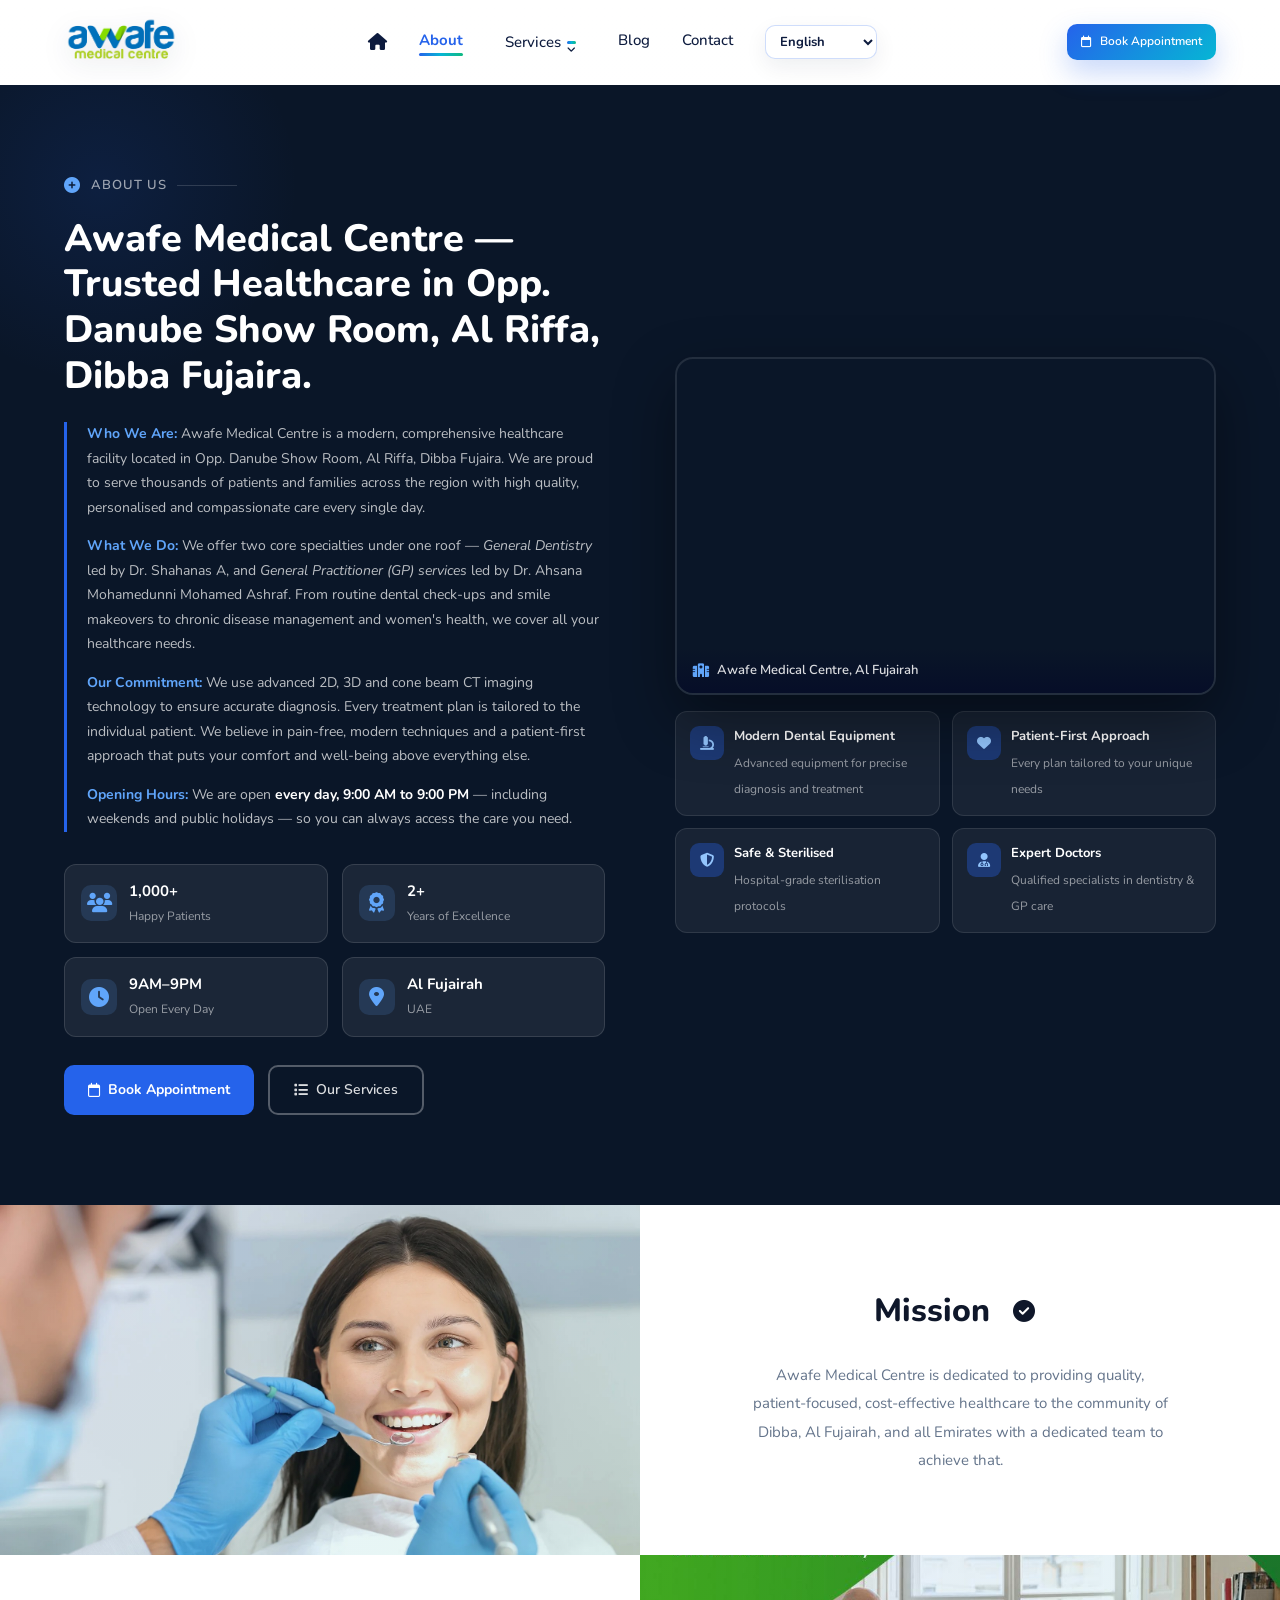
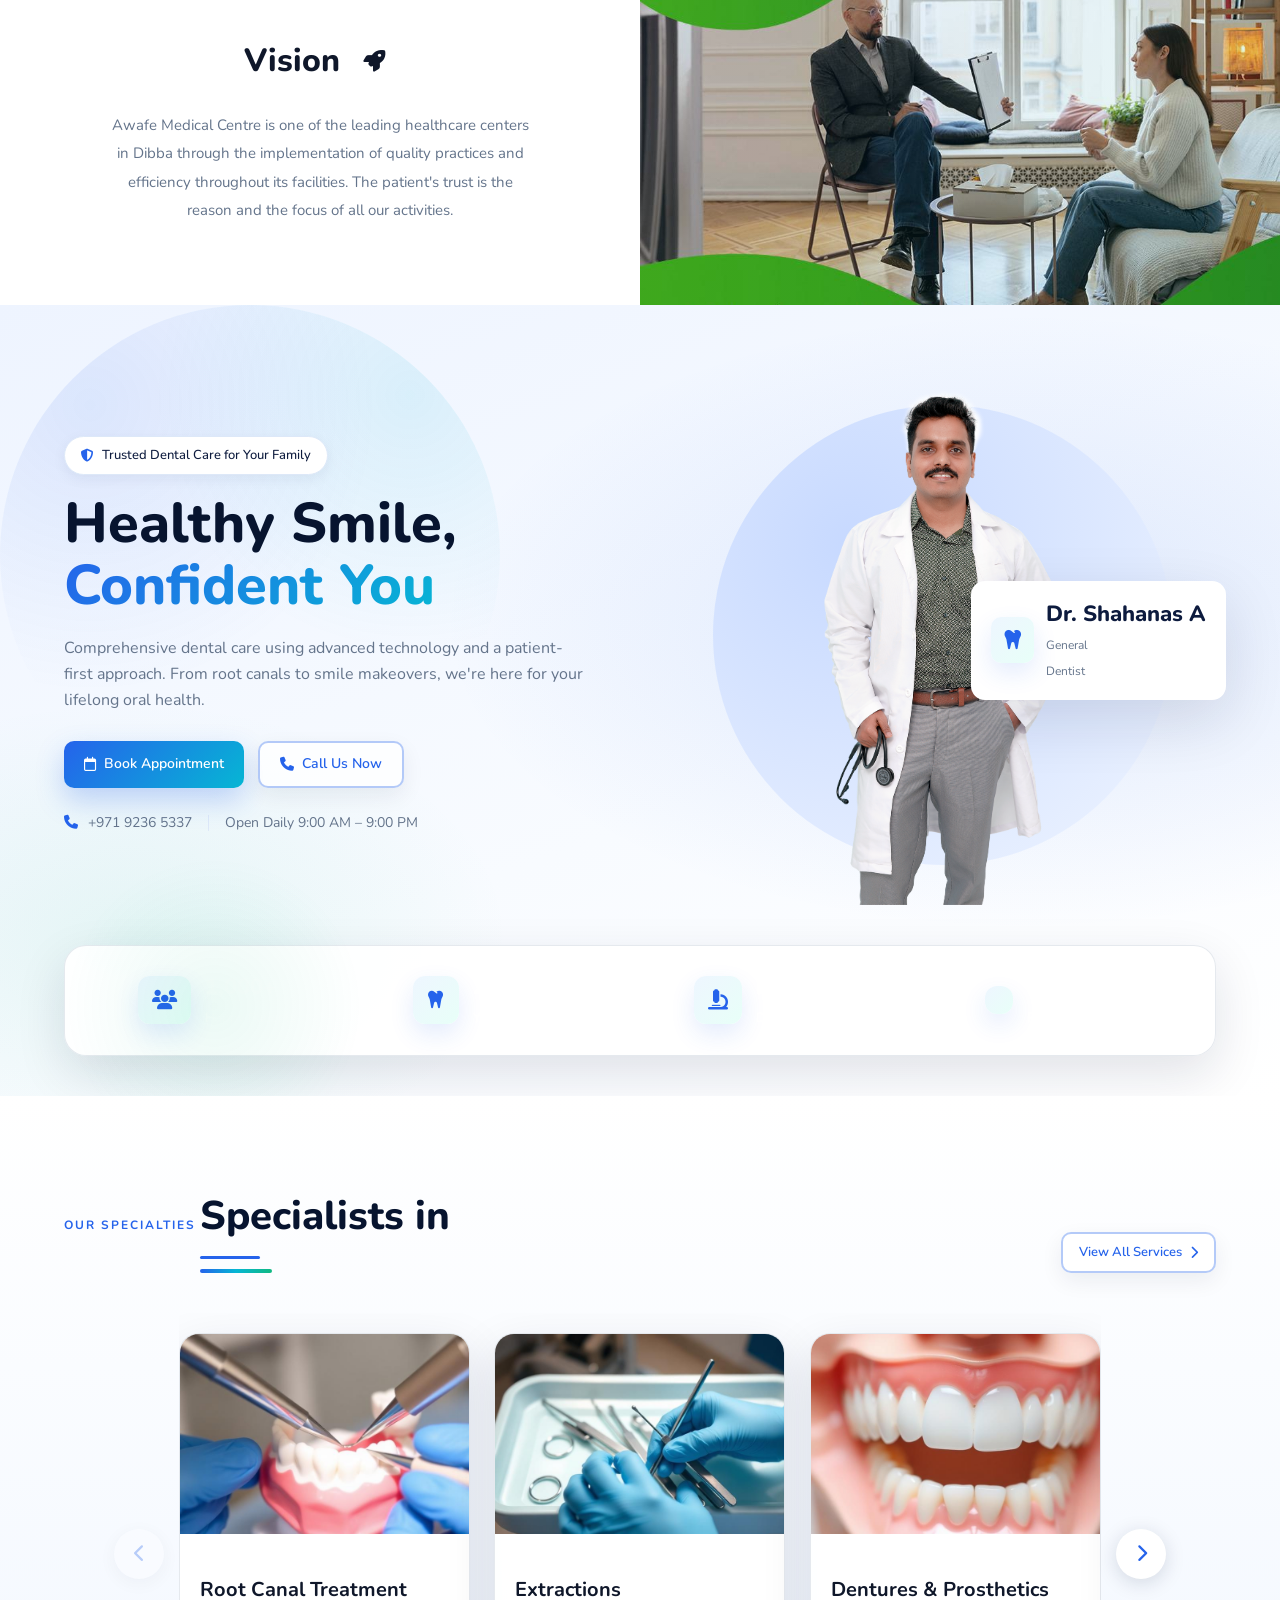
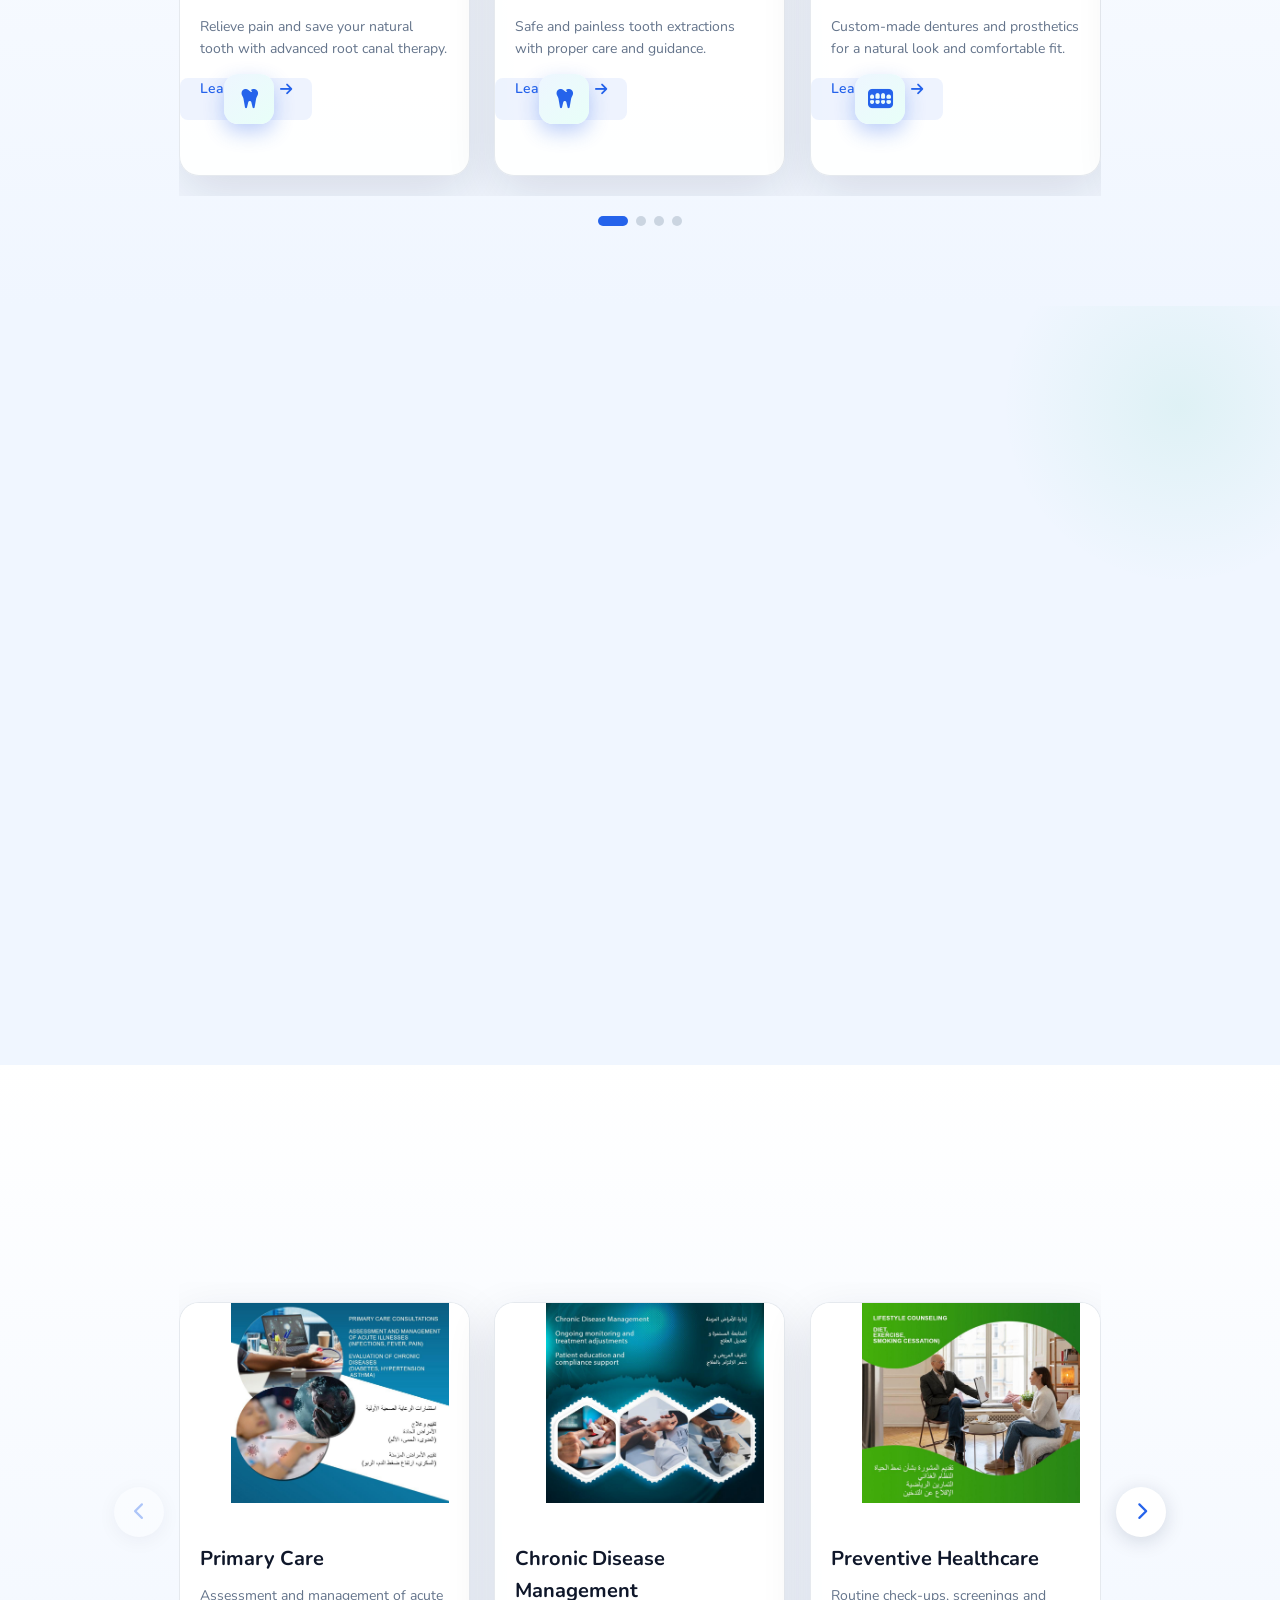
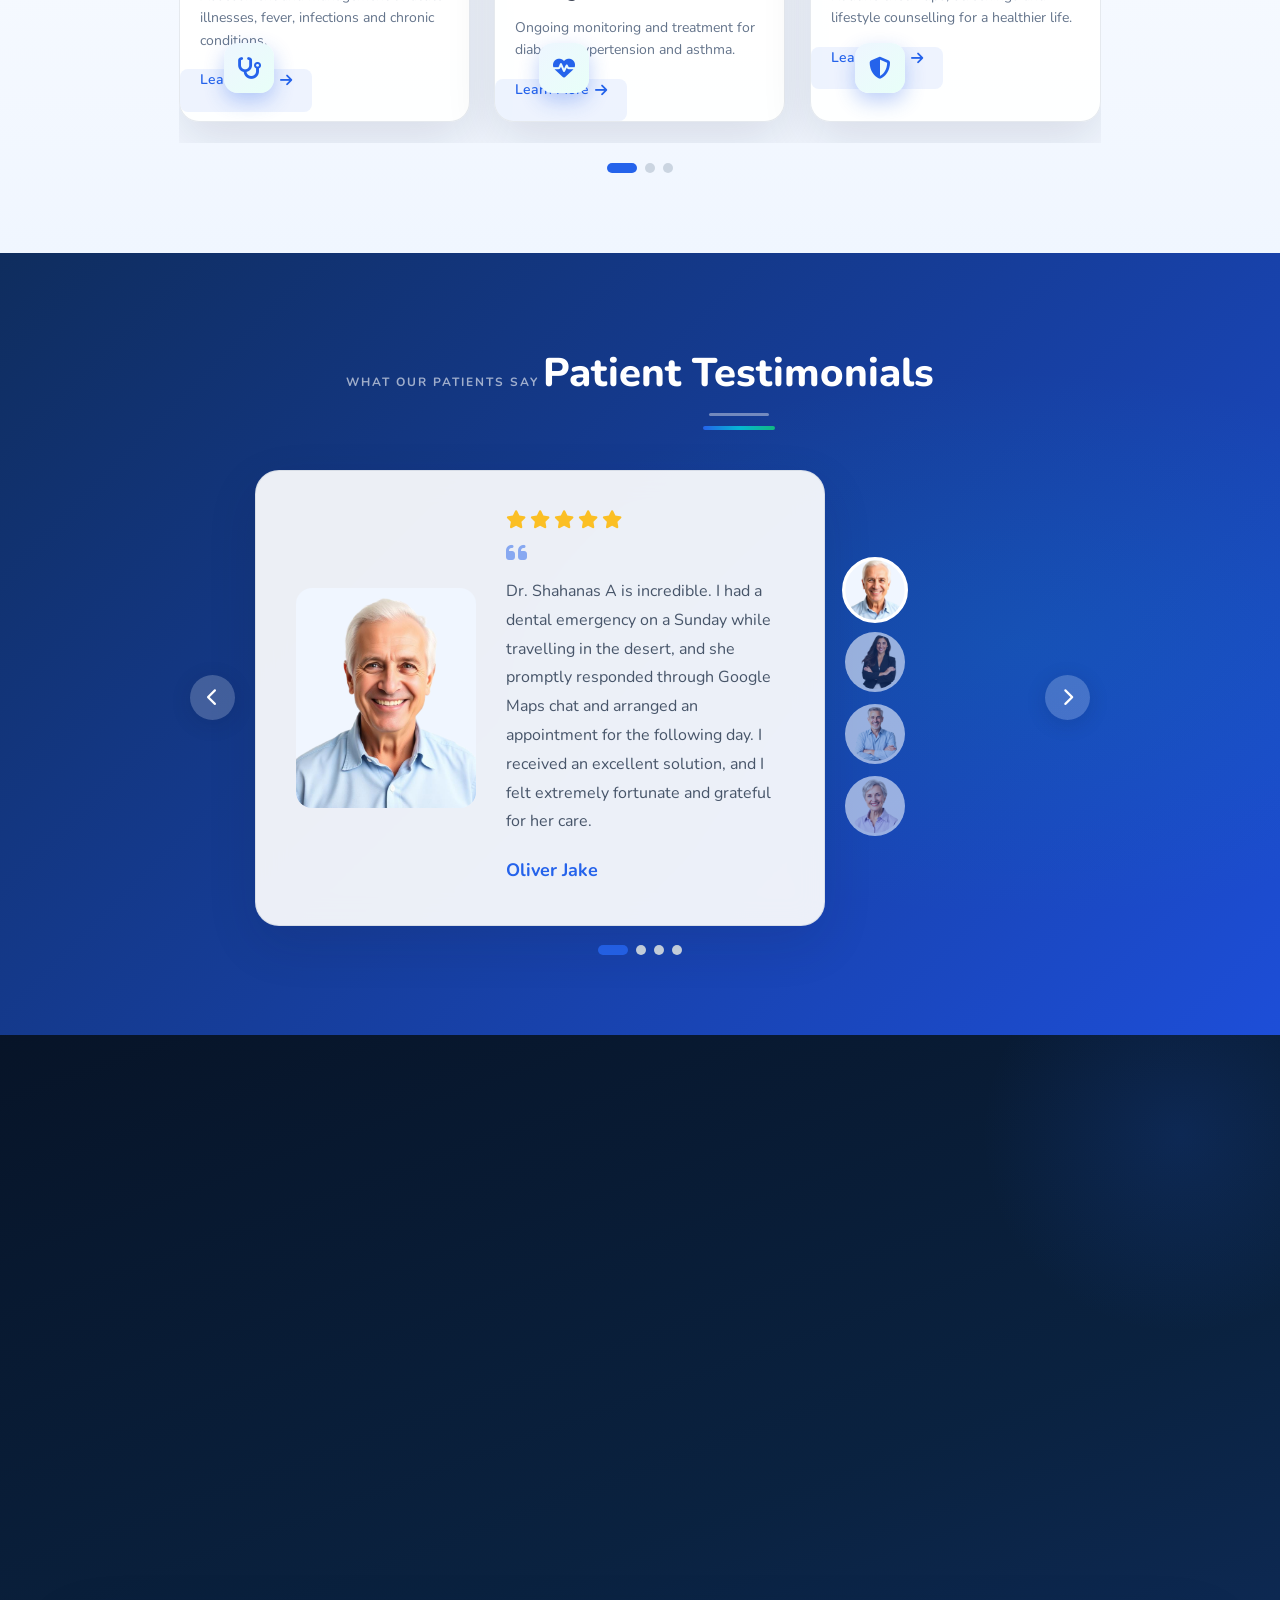
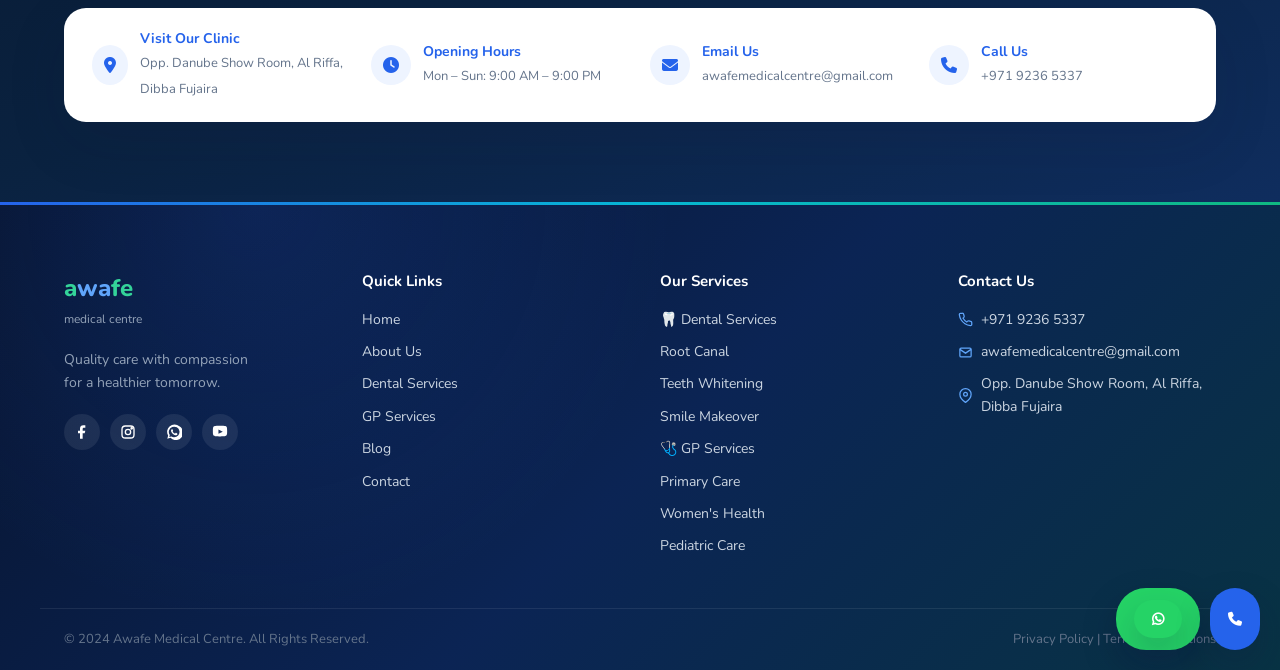
==== commit 1031aeac: "update" ====
--- a/index.html
+++ b/index.html
@@ -4,20 +4,23 @@
   <meta charset="UTF-8" />
   <meta name="viewport" content="width=device-width, initial-scale=1.0" />
   <title>Awafe Medical Centre - Trusted Dental Care for Your Family</title>
-  <meta name="description" content="Comprehensive dental care using advanced technology and a patient-first approach. From root canals to smile makeovers — Awafe Medical Centre, Al Fujairah, UAE." />
+  <meta name="description" content="Comprehensive dental care using advanced technology and a patient-first approach. From root canals to smile makeovers — Awafe Medical Centre, Opp. Danube Show Room, Al Riffa, Dibba Fujaira." />
   <link rel="preconnect" href="https://fonts.googleapis.com">
   <link rel="preconnect" href="https://fonts.gstatic.com" crossorigin>
-  <link href="https://fonts.googleapis.com/css2?family=Plus+Jakarta+Sans:wght@400;500;600;700;800&display=swap" rel="stylesheet">
+  <link href="https://fonts.googleapis.com/css2?family=Nunito:wght@400;500;600;700;800;900&display=swap" rel="stylesheet">
   <link rel="stylesheet" href="https://cdnjs.cloudflare.com/ajax/libs/font-awesome/6.5.0/css/all.min.css">
   <link rel="stylesheet" href="styles.css" />
   <link rel="stylesheet" href="index-enhancements.css" />
   <link rel="stylesheet" href="booking-modal.css" />
+  <link rel="stylesheet" href="responsive-enhancements.css" />
   <style>
     /* Force contact-page header sizing on this page */
     .logo-img { height: 56px !important; width: auto !important; object-fit: contain !important; }
     .btn-book { padding: 8px 14px !important; font-size: 12px !important; }
     .header-inner { padding: 14px 24px !important; }
   </style>
+  <link rel="stylesheet" href="modern-polish.css" />
+  <link rel="stylesheet" href="modern-animations.css" />
 </head>
 <body>
 
@@ -26,40 +29,71 @@
   <header class="header header-light" id="header">
     <div class="container header-inner">
       <a href="index.html" class="logo" aria-label="Awafe Medical Centre home">
-        <img src="images/logo.jpg" alt="Awafe Medical Centre Logo" class="logo-img">
+        <img src="images/logo.png" alt="Awafe Medical Centre Logo" class="logo-img">
       </a>
       <nav class="nav" id="nav">
         <a href="hospital.html" title="Home"><i class="fas fa-home"></i></a>
         <a href="index.html#about">About</a>
-        <a href="services.html">Services</a>
-        <a href="gallery.html">Gallery</a>
+        <div class="nav-dropdown" id="servicesDropdown">
+          <a href="#">Services</a>
+          <div class="nav-drop-menu">
+            <a href="dental-services.html" class="nav-drop-item"><i class="fas fa-tooth"></i> Dental Services</a>
+            <a href="gp-services.html" class="nav-drop-item"><i class="fas fa-stethoscope"></i> GP Services</a>
+          </div>
+        </div>
+        <a href="gallery.html">Blog</a>
         <a href="contact.html">Contact</a>
       </nav>
-      <a href="#contact" class="btn btn-primary btn-book"><i class="far fa-calendar"></i> Book Appointment</a>
+      <a href="#book" class="btn btn-primary btn-book"><i class="far fa-calendar"></i> Book Appointment</a>
       <button class="menu-toggle" id="menuToggle" aria-label="Menu"><i class="fas fa-bars"></i></button>
     </div>
   </header>
-  </header>
-
-  <!-- ABOUT US — dark navy with video (TOP) -->
+
+  <!-- ABOUT US — full detailed section -->
   <section class="about-us-dark" id="about">
     <div class="container about-us-grid">
+
+      <!-- Left: Full description -->
       <div class="about-us-text">
         <div class="about-us-eyebrow">
           <i class="fas fa-plus-circle"></i>
           <span>About Us</span>
         </div>
-        <h2>Awafe Medical Centre — Trusted Healthcare in Al Fujairah, UAE.</h2>
+        <h2>Awafe Medical Centre —<br>Trusted Healthcare in Opp. Danube Show Room, Al Riffa, Dibba Fujaira.</h2>
         <div class="about-us-body">
-          <p>Awafe Medical Centre is a comprehensive healthcare facility in Al Fujairah, UAE. We provide high quality, personalised and compassionate care to our patients and are proud to have earned the trust of thousands of families across the region.</p>
-          <p>Our centre offers a full range of dental and general practitioner services — from routine check-ups and preventive care to advanced cosmetic dentistry, chronic disease management and women's health services.</p>
-          <p>Whether it is providing comprehensive dental care or primary medical services, Awafe Medical Centre is committed to delivering high quality, personalised care that matters — open every day, 9AM to 9PM.</p>
-        </div>
+          <p><strong style="color:#60a5fa;">Who We Are:</strong> Awafe Medical Centre is a modern, comprehensive healthcare facility located in Opp. Danube Show Room, Al Riffa, Dibba Fujaira. We are proud to serve thousands of patients and families across the region with high quality, personalised and compassionate care every single day.</p>
+          <p><strong style="color:#60a5fa;">What We Do:</strong> We offer two core specialties under one roof — <em>General Dentistry</em> led by Dr. Shahanas A, and <em>General Practitioner (GP) services</em> led by Dr. Ahsana Mohamedunni Mohamed Ashraf. From routine dental check-ups and smile makeovers to chronic disease management and women's health, we cover all your healthcare needs.</p>
+          <p><strong style="color:#60a5fa;">Our Commitment:</strong> We use advanced 2D, 3D and cone beam CT imaging technology to ensure accurate diagnosis. Every treatment plan is tailored to the individual patient. We believe in pain-free, modern techniques and a patient-first approach that puts your comfort and well-being above everything else.</p>
+          <p><strong style="color:#60a5fa;">Opening Hours:</strong> We are open <strong style="color:#fff;">every day, 9:00 AM to 9:00 PM</strong> — including weekends and public holidays — so you can always access the care you need.</p>
+        </div>
+
+        <!-- Key facts row -->
+        <div class="about-us-facts">
+          <div class="auf-item">
+            <i class="fas fa-users"></i>
+            <div><strong>1,000+</strong><span>Happy Patients</span></div>
+          </div>
+          <div class="auf-item">
+            <i class="fas fa-award"></i>
+            <div><strong>2+</strong><span>Years of Excellence</span></div>
+          </div>
+          <div class="auf-item">
+            <i class="fas fa-clock"></i>
+            <div><strong>9AM–9PM</strong><span>Open Every Day</span></div>
+          </div>
+          <div class="auf-item">
+            <i class="fas fa-map-marker-alt"></i>
+            <div><strong>Al Fujairah</strong><span>UAE</span></div>
+          </div>
+        </div>
+
         <div class="about-us-actions">
-          <a href="contact.html" class="btn-aus-primary"><i class="far fa-calendar"></i> Book Appointment</a>
-          <a href="services.html" class="btn-aus-outline"><i class="fas fa-list"></i> Our Services</a>
-        </div>
-      </div>
+          <a href="#book" class="btn-aus-primary"><i class="far fa-calendar"></i> Book Appointment</a>
+          <a href="dental-services.html" class="btn-aus-outline"><i class="fas fa-list"></i> Our Services</a>
+        </div>
+      </div>
+
+      <!-- Right: Video -->
       <div class="about-us-video">
         <div class="about-us-video-wrap">
           <video autoplay muted loop playsinline preload="auto">
@@ -70,11 +104,327 @@
             <i class="fas fa-hospital"></i> Awafe Medical Centre, Al Fujairah
           </div>
         </div>
-      </div>
+
+        <!-- Why choose us — below video -->
+        <div class="about-us-why">
+          <div class="auw-item">
+            <div class="auw-icon"><i class="fas fa-microscope"></i></div>
+            <div>
+              <strong>Modern Dental Equipment</strong>
+              <span>Advanced equipment for precise diagnosis and treatment</span>
+            </div>
+          </div>
+          <div class="auw-item">
+            <div class="auw-icon"><i class="fas fa-heart"></i></div>
+            <div>
+              <strong>Patient-First Approach</strong>
+              <span>Every plan tailored to your unique needs</span>
+            </div>
+          </div>
+          <div class="auw-item">
+            <div class="auw-icon"><i class="fas fa-shield-alt"></i></div>
+            <div>
+              <strong>Safe &amp; Sterilised</strong>
+              <span>Hospital-grade sterilisation protocols</span>
+            </div>
+          </div>
+          <div class="auw-item">
+            <div class="auw-icon"><i class="fas fa-user-md"></i></div>
+            <div>
+              <strong>Expert Doctors</strong>
+              <span>Qualified specialists in dentistry &amp; GP care</span>
+            </div>
+          </div>
+        </div>
+      </div>
+
     </div>
   </section>
 
+  <!-- MISSION & VISION -->
+  <section class="mission-vision" id="mission-vision">
+    <style>
+      .mission-vision {
+        padding: 0;
+        background: #fff;
+      }
+      .mv-grid {
+        display: grid;
+        grid-template-columns: 1fr 1fr;
+        grid-template-rows: 1fr 1fr;
+        min-height: 700px;
+      }
+      .mv-box {
+        display: flex;
+        align-items: center;
+        justify-content: center;
+        padding: 60px;
+        position: relative;
+        overflow: hidden;
+      }
+      .mv-image-box {
+        position: relative;
+        overflow: hidden;
+      }
+      .mv-image-box img {
+        width: 100%;
+        height: 100%;
+        object-fit: cover;
+        position: absolute;
+        inset: 0;
+        transition: transform 0.6s ease;
+      }
+      .mv-image-box:hover img {
+        transform: scale(1.05);
+      }
+      .mv-image-box::after {
+        content: '';
+        position: absolute;
+        inset: 0;
+        background: linear-gradient(135deg, rgba(37, 99, 235, 0.1), rgba(16, 185, 129, 0.1));
+      }
+      .mv-text-box {
+        background: #fff;
+        flex-direction: column;
+        text-align: center;
+      }
+      .mv-text-box h3 {
+        font-size: 32px;
+        font-weight: 800;
+        color: #0f172a;
+        margin-bottom: 24px;
+        display: flex;
+        align-items: center;
+        justify-content: center;
+        gap: 12px;
+      }
+      .mv-icon {
+        width: 44px;
+        height: 44px;
+        border-radius: 12px;
+        display: flex;
+        align-items: center;
+        justify-content: center;
+        font-size: 22px;
+      }
+      .mv-mission .mv-icon {
+        background: linear-gradient(135deg, #10b981, #06b6d4);
+        color: #fff;
+      }
+      .mv-vision .mv-icon {
+        background: linear-gradient(135deg, #2563eb, #7c3aed);
+        color: #fff;
+      }
+      .mv-text-box p {
+        font-size: 15px;
+        line-height: 1.9;
+        color: #64748b;
+        max-width: 420px;
+        margin: 0 auto;
+      }
+      /* Grid positions */
+      .mv-mission-img { grid-column: 1; grid-row: 1; }
+      .mv-mission-text { grid-column: 2; grid-row: 1; }
+      .mv-vision-text { grid-column: 1; grid-row: 2; }
+      .mv-vision-img { grid-column: 2; grid-row: 2; }
+      
+      @media (max-width: 900px) {
+        .mv-grid {
+          grid-template-columns: 1fr;
+          grid-template-rows: auto;
+          min-height: auto;
+        }
+        .mv-mission-img { grid-column: 1; grid-row: 1; min-height: 300px; }
+        .mv-mission-text { grid-column: 1; grid-row: 2; }
+        .mv-vision-text { grid-column: 1; grid-row: 4; }
+        .mv-vision-img { grid-column: 1; grid-row: 3; min-height: 300px; }
+        .mv-box { padding: 40px 30px; }
+        .mv-text-box h3 { font-size: 26px; }
+      }
+    </style>
+    <div class="mv-grid">
+      <!-- Mission Image (Top Left) -->
+      <div class="mv-box mv-image-box mv-mission-img">
+        <img src="images/service-checkup.jpg" alt="Healthcare Mission" />
+      </div>
+      
+      <!-- Mission Text (Top Right) -->
+      <div class="mv-box mv-text-box mv-mission-text reveal">
+        <h3>Mission <span class="mv-icon"><i class="fas fa-check-circle"></i></span></h3>
+        <p>Awafe Medical Centre is dedicated to providing quality, patient-focused, cost-effective healthcare to the community of Dibba, Al Fujairah, and all Emirates with a dedicated team to achieve that.</p>
+      </div>
+      
+      <!-- Vision Text (Bottom Left) -->
+      <div class="mv-box mv-text-box mv-vision-text reveal">
+        <h3>Vision <span class="mv-icon"><i class="fas fa-rocket"></i></span></h3>
+        <p>Awafe Medical Centre is one of the leading healthcare centers in Dibba through the implementation of quality practices and efficiency throughout its facilities. The patient's trust is the reason and the focus of all our activities.</p>
+      </div>
+      
+      <!-- Vision Image (Bottom Right) -->
+      <div class="mv-box mv-image-box mv-vision-img">
+        <img src="images/life.jpeg" alt="Healthcare Vision" />
+      </div>
+    </div>
+  </section>
+
   <!-- HERO -->
+  <style>
+    /* Services Carousel - 3 cards visible with side arrows */
+    .services-carousel {
+      position: relative;
+      display: flex;
+      align-items: center;
+      gap: 15px;
+      padding: 0 50px;
+    }
+    .services-grid {
+      display: flex;
+      gap: 24px;
+      overflow-x: auto;
+      scroll-behavior: smooth;
+      scroll-snap-type: x mandatory;
+      -webkit-overflow-scrolling: touch;
+      scrollbar-width: none;
+      -ms-overflow-style: none;
+      padding: 20px 0;
+    }
+    .services-grid::-webkit-scrollbar {
+      display: none;
+    }
+    .service-card {
+      flex: 0 0 calc(33.333% - 16px);
+      min-width: calc(33.333% - 16px);
+      scroll-snap-align: start;
+      background: #fff;
+      border-radius: 20px;
+      overflow: hidden;
+      box-shadow: 0 10px 40px rgba(15, 27, 61, 0.08);
+      transition: transform 0.3s ease, box-shadow 0.3s ease;
+    }
+    .service-card:hover {
+      transform: translateY(-8px);
+      box-shadow: 0 20px 60px rgba(37, 99, 235, 0.15);
+    }
+    .carousel-btn {
+      width: 50px;
+      height: 50px;
+      border-radius: 50%;
+      border: none;
+      background: #fff;
+      color: #2563eb;
+      font-size: 18px;
+      cursor: pointer;
+      box-shadow: 0 4px 20px rgba(15, 27, 61, 0.15);
+      transition: all 0.3s ease;
+      display: flex;
+      align-items: center;
+      justify-content: center;
+      flex-shrink: 0;
+      z-index: 10;
+    }
+    .carousel-btn:hover {
+      background: #2563eb;
+      color: #fff;
+      transform: scale(1.1);
+    }
+    .carousel-btn.prev { order: -1; }
+    .carousel-btn.next { order: 1; }
+    .service-img {
+      height: 200px;
+      overflow: hidden;
+    }
+    .service-img img {
+      width: 100%;
+      height: 100%;
+      object-fit: cover;
+      transition: transform 0.5s ease;
+    }
+    .service-card:hover .service-img img {
+      transform: scale(1.08);
+    }
+    .service-icon {
+      width: 50px;
+      height: 50px;
+      border-radius: 14px;
+      background: linear-gradient(135deg, #2563eb, #06b6d4);
+      color: #fff;
+      display: flex;
+      align-items: center;
+      justify-content: center;
+      font-size: 22px;
+      margin: -25px 20px 15px;
+      position: relative;
+      z-index: 2;
+      box-shadow: 0 8px 20px rgba(37, 99, 235, 0.3);
+    }
+    .service-card h3 {
+      font-size: 20px;
+      font-weight: 700;
+      color: #0f172a;
+      padding: 0 20px 10px;
+      margin: 0;
+    }
+    .service-card p {
+      font-size: 14px;
+      color: #64748b;
+      line-height: 1.6;
+      padding: 0 20px 15px;
+      margin: 0;
+    }
+    .learn-more {
+      display: inline-flex;
+      align-items: center;
+      gap: 6px;
+      color: #2563eb;
+      font-weight: 600;
+      font-size: 14px;
+      text-decoration: none;
+      padding: 0 20px 20px;
+      transition: gap 0.3s ease;
+    }
+    .learn-more:hover {
+      gap: 10px;
+    }
+    .dots {
+      display: flex;
+      justify-content: center;
+      gap: 8px;
+      margin-top: 20px;
+    }
+    .dot {
+      width: 10px;
+      height: 10px;
+      border-radius: 50%;
+      background: #cbd5e1;
+      cursor: pointer;
+      transition: all 0.3s ease;
+    }
+    .dot.active {
+      background: #2563eb;
+      width: 30px;
+      border-radius: 5px;
+    }
+    @media (max-width: 900px) {
+      .service-card {
+        flex: 0 0 calc(50% - 12px);
+        min-width: calc(50% - 12px);
+      }
+      .services-carousel {
+        padding: 0 40px;
+      }
+    }
+    @media (max-width: 600px) {
+      .service-card {
+        flex: 0 0 85%;
+        min-width: 85%;
+      }
+      .carousel-btn {
+        width: 40px;
+        height: 40px;
+        font-size: 14px;
+      }
+    }
+  </style>
   <section class="hero" id="home">
     <div class="container hero-grid">
       <div class="hero-content sr sr-left">
@@ -82,7 +432,7 @@
         <h1>Healthy Smile,<br><span>Confident You</span></h1>
         <p>Comprehensive dental care using advanced technology and a patient-first approach. From root canals to smile makeovers, we're here for your lifelong oral health.</p>
         <div class="hero-actions">
-          <a href="#contact" class="btn btn-primary"><i class="far fa-calendar"></i> Book Appointment</a>
+          <a href="#book" class="btn btn-primary"><i class="far fa-calendar"></i> Book Appointment</a>
           <a href="tel:+97192365337" class="btn btn-outline"><i class="fas fa-phone"></i> Call Us Now</a>
         </div>
         <div class="hero-meta">
@@ -93,11 +443,11 @@
       </div>
       <div class="hero-image sr sr-right">
         <div class="hero-blob"></div>
-        <img src="images/doctor-hero.png" alt="Dr. Shanavas, lead dentist at Awafe Medical Centre" />
+        <img src="images/doctor-hero.png" alt="Dr. Shahanas A, lead dentist at Awafe Medical Centre" />
         <div class="floating-card experience-card">
           <i class="fas fa-tooth"></i>
           <div>
-            <strong>Dr. Shahanas</strong>
+            <strong>Dr. Shahanas A</strong>
             <span>General<br>Dentist</span>
           </div>
         </div>
@@ -107,9 +457,9 @@
     <!-- STATS -->
     <div class="container">
       <div class="stats-bar">
-        <div class="stat"><i class="fas fa-users"></i><div><strong>5000+</strong><span>Happy Patients</span></div></div>
-        <div class="stat"><i class="fas fa-tooth"></i><div><strong>15+</strong><span>Years Experience</span></div></div>
-        <div class="stat"><i class="fas fa-microscope"></i><div><strong>Advanced</strong><span>Dental Technology</span></div></div>
+        <div class="stat"><i class="fas fa-users"></i><div><strong>1000+</strong><span>Happy Patients</span></div></div>
+        <div class="stat"><i class="fas fa-tooth"></i><div><strong>2+</strong><span>Years of Excellence</span></div></div>
+        <div class="stat"><i class="fas fa-microscope"></i><div><strong>Modern</strong><span>Dental Technology</span></div></div>
         <div class="stat"><i class="fas fa-shield-check"></i><div><strong>100%</strong><span>Patient Satisfaction</span></div></div>
       </div>
     </div>
@@ -127,7 +477,7 @@
           <span class="eyebrow">OUR SPECIALTIES</span>
           <h2>Specialists in <span class="underline"></span></h2>
         </div>
-        <a href="gallery.html" class="btn btn-outline btn-sm">View All Services <i class="fas fa-chevron-right"></i></a>
+        <a href="dental-services.html" class="btn btn-outline btn-sm">View All Services <i class="fas fa-chevron-right"></i></a>
       </div>
 
       <div class="services-carousel">
@@ -138,49 +488,49 @@
             <div class="service-icon"><i class="fas fa-tooth"></i></div>
             <h3>Root Canal Treatment</h3>
             <p>Relieve pain and save your natural tooth with advanced root canal therapy.</p>
-            <a href="#" class="learn-more">Learn More <i class="fas fa-arrow-right"></i></a>
+            <a href="dental-services.html" class="learn-more">Learn More <i class="fas fa-arrow-right"></i></a>
           </article>
           <article class="service-card">
             <div class="service-img"><img src="images/service-extraction.jpg" alt="Tooth extractions" loading="lazy"/></div>
             <div class="service-icon"><i class="fas fa-tooth"></i></div>
             <h3>Extractions</h3>
             <p>Safe and painless tooth extractions with proper care and guidance.</p>
-            <a href="#" class="learn-more">Learn More <i class="fas fa-arrow-right"></i></a>
+            <a href="dental-services.html" class="learn-more">Learn More <i class="fas fa-arrow-right"></i></a>
           </article>
           <article class="service-card">
             <div class="service-img"><img src="images/service-dentures.jpg" alt="Dentures and prosthetics" loading="lazy"/></div>
             <div class="service-icon"><i class="fas fa-teeth"></i></div>
             <h3>Dentures &amp; Prosthetics</h3>
             <p>Custom-made dentures and prosthetics for a natural look and comfortable fit.</p>
-            <a href="#" class="learn-more">Learn More <i class="fas fa-arrow-right"></i></a>
+            <a href="dental-services.html" class="learn-more">Learn More <i class="fas fa-arrow-right"></i></a>
           </article>
           <article class="service-card">
             <div class="service-img show-full-image"><img src="images/pediatric-child.jpeg" alt="Pediatric dental care" loading="lazy"/></div>
             <div class="service-icon"><i class="fas fa-tooth"></i></div>
             <h3>Pediatric Dental Care</h3>
             <p>Gentle, child-friendly dental care for healthy teeth and a positive experience.</p>
-            <a href="#" class="learn-more">Learn More <i class="fas fa-arrow-right"></i></a>
+            <a href="dental-services.html" class="learn-more">Learn More <i class="fas fa-arrow-right"></i></a>
           </article>
           <article class="service-card">
             <div class="service-img show-full-image"><img src="images/toothcleaning.jpeg" alt="Teeth cleaning treatment" loading="lazy"/></div>
             <div class="service-icon"><i class="fas fa-teeth"></i></div>
             <h3>Tooth Cleaning &amp; Polishing</h3>
             <p>Professional cleaning to remove plaque and stains, leaving your teeth fresh, smooth, and bright.</p>
-            <a href="#" class="learn-more">Learn More <i class="fas fa-arrow-right"></i></a>
+            <a href="dental-services.html" class="learn-more">Learn More <i class="fas fa-arrow-right"></i></a>
           </article>
           <article class="service-card">
             <div class="service-img show-full-image"><img src="images/capping.jpeg" alt="Crown and Bridges" loading="lazy"/></div>
             <div class="service-icon"><i class="fas fa-teeth"></i></div>
             <h3>Crown &amp; Bridges</h3>
             <p>Custom-made crowns and bridges to strengthen teeth, fill gaps, and improve your smile.</p>
-            <a href="#" class="learn-more">Learn More <i class="fas fa-arrow-right"></i></a>
+            <a href="dental-services.html" class="learn-more">Learn More <i class="fas fa-arrow-right"></i></a>
           </article>
           <article class="service-card">
             <div class="service-img show-full-image"><img src="images/smile.jpeg" alt="Veneers and Smile Makeover" loading="lazy"/></div>
             <div class="service-icon"><i class="fas fa-teeth"></i></div>
             <h3>Veneers &amp; Smile Makeover</h3>
             <p>Enhance your smile with customized treatments for a brighter, confident look.</p>
-            <a href="#" class="learn-more">Learn More <i class="fas fa-arrow-right"></i></a>
+            <a href="dental-services.html" class="learn-more">Learn More <i class="fas fa-arrow-right"></i></a>
           </article>
         </div>
         <button class="carousel-btn next" id="servNext" aria-label="Next"><i class="fas fa-chevron-right"></i></button>
@@ -194,18 +544,18 @@
     <div class="container about-grid">
       <div class="about-image sr sr-left">
         <div class="hero-blob small"></div>
-        <img src="images/dr-ashana.jpg" alt="Dr. Ashana — General Practitioner" style="max-height:520px;object-fit:cover;object-position:top center;" />
+        <img src="images/dr-ashana.jpg" alt="Dr. Ahsana Mohamedunni Mohamed Ashraf — General Practitioner" style="max-height:520px;object-fit:cover;object-position:top center;" />
         <div class="floating-card trust-card">
           <i class="fas fa-user-md"></i>
           <div>
-            <strong>Dr. Ashana</strong>
+            <strong>Dr. Ahsana Mohamedunni</strong>
             <span>General<br>Practitioner</span>
           </div>
         </div>
       </div>
       <div class="about-content sr sr-right">
         <span class="eyebrow">GENERAL PRACTITIONER</span>
-        <h2>Dr. Ashana Muhammedunni<br>Mohammed Ashraf <span class="underline"></span></h2>
+        <h2>Dr. Ahsana Mohamedunni<br>Mohamed Ashraf <span class="underline"></span></h2>
         <p style="color:var(--primary);font-weight:600;font-size:15px;margin-bottom:8px;"><i class="fas fa-user-md"></i> General Practitioner</p>
         <p>Providing comprehensive primary care with expertise in chronic disease management, preventive healthcare and family medicine at Awafe Medical Centre, Al Fujairah.</p>
         <ul class="check-list">
@@ -215,7 +565,7 @@
           <li><i class="fas fa-check-circle"></i> Women's Health &amp; Pediatric Care</li>
         </ul>
         <div class="about-actions">
-          <a href="contact.html" class="btn btn-primary"><i class="far fa-calendar"></i> Book Appointment</a>
+          <a href="#book" class="btn btn-primary"><i class="far fa-calendar"></i> Book Appointment</a>
           <a href="services.html" class="btn btn-outline"><i class="fas fa-list"></i> GP Services</a>
         </div>
       </div>
@@ -230,7 +580,7 @@
           <span class="eyebrow">GENERAL PRACTITIONER</span>
           <h2>GP Services <span class="underline"></span></h2>
         </div>
-        <a href="services.html" class="btn btn-outline btn-sm">View All Services <i class="fas fa-chevron-right"></i></a>
+        <a href="gp-services.html" class="btn btn-outline btn-sm">View All Services <i class="fas fa-chevron-right"></i></a>
       </div>
       <div class="services-carousel">
         <button class="carousel-btn prev" id="gpPrev" aria-label="Previous"><i class="fas fa-chevron-left"></i></button>
@@ -240,42 +590,42 @@
             <div class="service-icon"><i class="fas fa-stethoscope"></i></div>
             <h3>Primary Care</h3>
             <p>Assessment and management of acute illnesses, fever, infections and chronic conditions.</p>
-            <a href="services.html" class="learn-more">Learn More <i class="fas fa-arrow-right"></i></a>
+            <a href="gp-services.html" class="learn-more">Learn More <i class="fas fa-arrow-right"></i></a>
           </article>
           <article class="service-card">
             <div class="service-img show-full-image"><img src="images/Chronic.jpeg" alt="Chronic Disease" loading="lazy"/></div>
             <div class="service-icon"><i class="fas fa-heartbeat"></i></div>
             <h3>Chronic Disease Management</h3>
             <p>Ongoing monitoring and treatment for diabetes, hypertension and asthma.</p>
-            <a href="services.html" class="learn-more">Learn More <i class="fas fa-arrow-right"></i></a>
+            <a href="gp-services.html" class="learn-more">Learn More <i class="fas fa-arrow-right"></i></a>
           </article>
           <article class="service-card">
             <div class="service-img show-full-image"><img src="images/life.jpeg" alt="Preventive Care" loading="lazy"/></div>
             <div class="service-icon"><i class="fas fa-shield-alt"></i></div>
             <h3>Preventive Healthcare</h3>
             <p>Routine check-ups, screenings and lifestyle counselling for a healthier life.</p>
-            <a href="services.html" class="learn-more">Learn More <i class="fas fa-arrow-right"></i></a>
+            <a href="gp-services.html" class="learn-more">Learn More <i class="fas fa-arrow-right"></i></a>
           </article>
           <article class="service-card">
             <div class="service-img show-full-image"><img src="images/women.jpeg" alt="Women's Health" loading="lazy"/></div>
             <div class="service-icon"><i class="fas fa-venus"></i></div>
             <h3>Women's Health</h3>
             <p>Antenatal care, hormonal management and family planning counselling.</p>
-            <a href="services.html" class="learn-more">Learn More <i class="fas fa-arrow-right"></i></a>
+            <a href="gp-services.html" class="learn-more">Learn More <i class="fas fa-arrow-right"></i></a>
           </article>
           <article class="service-card">
             <div class="service-img show-full-image"><img src="images/pediatric-child.jpeg" alt="Pediatric Care" loading="lazy"/></div>
             <div class="service-icon"><i class="fas fa-child"></i></div>
             <h3>Pediatric Care</h3>
             <p>Child development monitoring, illness management and immunisation guidance.</p>
-            <a href="services.html" class="learn-more">Learn More <i class="fas fa-arrow-right"></i></a>
+            <a href="gp-services.html" class="learn-more">Learn More <i class="fas fa-arrow-right"></i></a>
           </article>
           <article class="service-card">
             <div class="service-img show-full-image"><img src="images/minor.jpeg" alt="Minor Procedures" loading="lazy"/></div>
             <div class="service-icon"><i class="fas fa-bandage"></i></div>
             <h3>Minor Procedures</h3>
             <p>Wound care, suturing, abscess drainage and emergency first aid management.</p>
-            <a href="services.html" class="learn-more">Learn More <i class="fas fa-arrow-right"></i></a>
+            <a href="gp-services.html" class="learn-more">Learn More <i class="fas fa-arrow-right"></i></a>
           </article>
         </div>
         <button class="carousel-btn next" id="gpNext" aria-label="Next"><i class="fas fa-chevron-right"></i></button>
@@ -285,6 +635,122 @@
   </section>
 
   <!-- TESTIMONIALS -->
+  <style>
+    .testimonials {
+      padding: 80px 0;
+      background: linear-gradient(135deg, #0f2d5e 0%, #1d4ed8 100%);
+      color: #fff;
+    }
+    .testimonials .section-head h2 {
+      color: #fff;
+    }
+    .testimonials .eyebrow {
+      color: #93c5fd;
+    }
+    .testimonial-wrap {
+      display: flex;
+      align-items: center;
+      gap: 20px;
+      max-width: 900px;
+      margin: 40px auto 0;
+      position: relative;
+    }
+    .testimonial-card {
+      background: rgba(255, 255, 255, 0.95);
+      border-radius: 24px;
+      padding: 40px;
+      display: flex;
+      gap: 30px;
+      align-items: center;
+      flex: 1;
+      box-shadow: 0 20px 60px rgba(0, 0, 0, 0.2);
+      color: #0f172a;
+    }
+    .testimonial-photo {
+      width: 180px;
+      height: 220px;
+      object-fit: cover;
+      border-radius: 16px;
+      flex-shrink: 0;
+    }
+    .testimonial-body {
+      flex: 1;
+    }
+    .testimonial-body .stars {
+      color: #fbbf24;
+      font-size: 18px;
+      margin-bottom: 12px;
+      display: flex;
+      gap: 4px;
+    }
+    .testimonial-body .quote-icon {
+      color: #2563eb;
+      font-size: 24px;
+      margin-bottom: 12px;
+      display: block;
+    }
+    .testimonial-body p {
+      font-size: 16px;
+      line-height: 1.8;
+      color: #475569;
+      margin-bottom: 20px;
+    }
+    .testimonial-name {
+      color: #2563eb;
+      font-size: 18px;
+      font-weight: 700;
+    }
+    .testimonial-thumbs {
+      display: flex;
+      flex-direction: column;
+      gap: 12px;
+    }
+    .testimonial-thumbs img {
+      width: 60px;
+      height: 60px;
+      border-radius: 50%;
+      object-fit: cover;
+      cursor: pointer;
+      border: 3px solid transparent;
+      transition: all 0.3s ease;
+      opacity: 0.6;
+    }
+    .testimonial-thumbs img.active,
+    .testimonial-thumbs img:hover {
+      border-color: #fff;
+      opacity: 1;
+      transform: scale(1.1);
+    }
+    .testimonials .carousel-btn {
+      background: rgba(255, 255, 255, 0.2);
+      color: #fff;
+      width: 45px;
+      height: 45px;
+    }
+    .testimonials .carousel-btn:hover {
+      background: #fff;
+      color: #2563eb;
+    }
+    @media (max-width: 768px) {
+      .testimonial-card {
+        flex-direction: column;
+        text-align: center;
+        padding: 30px;
+      }
+      .testimonial-photo {
+        width: 120px;
+        height: 150px;
+      }
+      .testimonial-thumbs {
+        flex-direction: row;
+        justify-content: center;
+      }
+      .testimonial-wrap {
+        flex-wrap: wrap;
+        justify-content: center;
+      }
+    }
+  </style>
   <section class="testimonials" id="patient-info">
     <div class="container">
       <div class="section-head center">
@@ -301,7 +767,7 @@
           <div class="testimonial-body">
             <div class="stars"><i class="fas fa-star"></i><i class="fas fa-star"></i><i class="fas fa-star"></i><i class="fas fa-star"></i><i class="fas fa-star"></i></div>
             <i class="fas fa-quote-left quote-icon"></i>
-            <p id="testText">Dr. Shanavas is incredible. I had a dental emergency on a Sunday while travelling in the desert, and she promptly responded through Google Maps chat and arranged an appointment for the following day. I received an excellent solution, and I felt extremely fortunate and grateful for her care.</p>
+            <p id="testText">Dr. Shahanas A is incredible. I had a dental emergency on a Sunday while travelling in the desert, and she promptly responded through Google Maps chat and arranged an appointment for the following day. I received an excellent solution, and I felt extremely fortunate and grateful for her care.</p>
             <strong class="testimonial-name" id="testName">Oliver Jake</strong>
           </div>
         </div>
@@ -340,21 +806,21 @@
         <h4>Other Ways to Reach Us</h4>
         <div class="reach-item"><i class="fab fa-whatsapp wa"></i><div><strong>WhatsApp</strong><span>+971 9236 5337</span></div></div>
         <div class="reach-item"><i class="fas fa-phone"></i><div><strong>Call Us</strong><span>+971 9236 5337</span></div></div>
-        <div class="reach-item"><i class="fas fa-envelope"></i><div><strong>Email Us</strong><span>oah!production</span></div></div>
-        <div class="reach-item"><i class="fas fa-map-marker-alt"></i><div><strong>Visit Us</strong><span>Al Fujairah, UAE</span></div></div>
+        <div class="reach-item"><i class="fas fa-envelope"></i><div><strong>Email Us</strong><span>awafemedicalcentre@gmail.com</span></div></div>
+        <div class="reach-item"><i class="fas fa-map-marker-alt"></i><div><strong>Visit Us</strong><span>Opp. Danube Show Room, Al Riffa, Dibba Fujaira</span></div></div>
       </div>
 
       <div class="map-card" id="gallery">
         <iframe
-          src="https://maps.google.com/maps?q=Al%20Fujairah%2C%20UAE&t=&z=11&ie=UTF8&iwloc=&output=embed"
+          src="https://maps.google.com/maps?q=Awafe+Medical+Centre+Al+Rifa+Dibba+Fujairah&t=&z=16&ie=UTF8&iwloc=&output=embed"
           width="100%" height="100%" style="border:0;" allowfullscreen="" loading="lazy"
           referrerpolicy="no-referrer-when-downgrade"></iframe>
       </div>
 
       <div class="contact-strip">
-        <div><i class="fas fa-map-marker-alt"></i><div><strong>Visit Our Clinic</strong><span>Al Fujairah, UAE</span></div></div>
+        <div><i class="fas fa-map-marker-alt"></i><div><strong>Visit Our Clinic</strong><span>Opp. Danube Show Room, Al Riffa, Dibba Fujaira</span></div></div>
         <div><i class="fas fa-clock"></i><div><strong>Opening Hours</strong><span>Mon – Sun: 9:00 AM – 9:00 PM</span></div></div>
-        <div><i class="fas fa-envelope"></i><div><strong>Email Us</strong><span>oah!production</span></div></div>
+        <div><i class="fas fa-envelope"></i><div><strong>Email Us</strong><span>awafemedicalcentre@gmail.com</span></div></div>
         <div><i class="fas fa-phone"></i><div><strong>Call Us</strong><span>+971 9236 5337</span></div></div>
       </div>
     </div>
@@ -379,27 +845,30 @@
         <ul>
           <li><a href="hospital.html">Home</a></li>
           <li><a href="index.html#about">About Us</a></li>
-          <li><a href="services.html">Services</a></li>
-          <li><a href="gallery.html">Gallery</a></li>
+          <li><a href="dental-services.html">Dental Services</a></li><li><a href="gp-services.html">GP Services</a></li>
+          <li><a href="gallery.html">Blog</a></li>
           <li><a href="contact.html">Contact</a></li>
         </ul>
       </div>
       <div>
         <h4>Our Services</h4>
         <ul>
-          <li>Root Canal Treatment</li>
-          <li>Extractions</li>
-          <li>Dentures</li>
-          <li>Cosmetic Dentistry</li>
-          <li>Smile Makeover</li>
+          <li><a href="dental-services.html">🦷 Dental Services</a></li>
+          <li><a href="dental-services.html">Root Canal</a></li>
+          <li><a href="dental-services.html">Teeth Whitening</a></li>
+          <li><a href="dental-services.html">Smile Makeover</a></li>
+          <li><a href="gp-services.html">🩺 GP Services</a></li>
+          <li><a href="gp-services.html">Primary Care</a></li>
+          <li><a href="gp-services.html">Women's Health</a></li>
+          <li><a href="gp-services.html">Pediatric Care</a></li>
         </ul>
       </div>
       <div>
         <h4>Contact Us</h4>
         <ul class="contact-list">
           <li><svg viewBox="0 0 24 24" fill="none" stroke="currentColor" stroke-width="2"><path d="M22 16.92v3a2 2 0 0 1-2.18 2 19.79 19.79 0 0 1-8.63-3.07 19.5 19.5 0 0 1-6-6 19.79 19.79 0 0 1-3.07-8.67A2 2 0 0 1 4.11 2h3a2 2 0 0 1 2 1.72c.13.96.37 1.9.72 2.81a2 2 0 0 1-.45 2.11L8.09 9.91a16 16 0 0 0 6 6l1.27-1.27a2 2 0 0 1 2.11-.45c.91.35 1.85.59 2.81.72A2 2 0 0 1 22 16.92z"/></svg> +971 9236 5337</li>
-          <li><svg viewBox="0 0 24 24" fill="none" stroke="currentColor" stroke-width="2"><rect x="3" y="5" width="18" height="14" rx="2"/><path d="m3 7 9 6 9-6"/></svg> @laahifproduction</li>
-          <li><svg viewBox="0 0 24 24" fill="none" stroke="currentColor" stroke-width="2"><path d="M21 10c0 7-9 13-9 13S3 17 3 10a9 9 0 1 1 18 0z"/><circle cx="12" cy="10" r="3"/></svg> Al Fujairah, UAE</li>
+          <li><svg viewBox="0 0 24 24" fill="none" stroke="currentColor" stroke-width="2"><rect x="3" y="5" width="18" height="14" rx="2"/><path d="m3 7 9 6 9-6"/></svg> awafemedicalcentre@gmail.com</li>
+          <li><svg viewBox="0 0 24 24" fill="none" stroke="currentColor" stroke-width="2"><path d="M21 10c0 7-9 13-9 13S3 17 3 10a9 9 0 1 1 18 0z"/><circle cx="12" cy="10" r="3"/></svg> Opp. Danube Show Room, Al Riffa, Dibba Fujaira</li>
         </ul>
       </div>
     </div>
@@ -417,5 +886,9 @@
 
   <script src="script.js"></script>
   <script src="booking-modal.js"></script>
+  <script src="translate.js"></script>
+  <script src="modern-animations.js"></script>
 </body>
 </html>
+
+
--- a/styles.css
+++ b/styles.css
@@ -43,7 +43,7 @@
 * { box-sizing: border-box; margin: 0; padding: 0; }
 html { scroll-behavior: smooth; }
 body {
-  font-family: 'Plus Jakarta Sans', system-ui, -apple-system, sans-serif;
+  font-family: 'Nunito', system-ui, -apple-system, sans-serif;
   color: var(--foreground);
   background: var(--bg);
   line-height: 1.6;
@@ -68,16 +68,28 @@
 .btn-sm { padding: 8px 16px; font-size: 13px; }
 .btn-block { width: 100%; }
 
-/* ===== Header — matches contact page exactly ===== */
+/* ===== Header — fixed on top for all pages ===== */
 .header {
-  position: sticky; top: 0; z-index: 100;
-  background: rgba(255,255,255,.95);
+  position: fixed !important;
+  top: 0 !important;
+  left: 0 !important;
+  right: 0 !important;
+  z-index: 2147483647 !important;
+  background: transparent !important;
   backdrop-filter: blur(12px);
   -webkit-backdrop-filter: blur(12px);
-  border-bottom: 1px solid var(--border);
-  transition: box-shadow .3s;
-}
-.header.scrolled { box-shadow: 0 4px 20px rgba(15,27,61,.08); }
+  border-bottom: 1px solid transparent;
+  transition: background-color .3s ease, box-shadow .3s ease, border-color .3s ease;
+  /* NO will-change:transform — it can break position:fixed on mobile */
+}
+body {
+  padding-top: var(--header-offset, 80px) !important;
+}
+.header.scrolled {
+  background: rgba(255,255,255,.97) !important;
+  border-bottom-color: var(--border);
+  box-shadow: 0 4px 20px rgba(15,27,61,.08);
+}
 .header-inner { display: flex; align-items: center; justify-content: space-between; padding: 14px 24px; gap: 24px; }
 
 /* Logo image */
@@ -113,6 +125,7 @@
 }
 .nav a:hover { color: var(--primary); }
 .nav a:hover::after, .nav a.active::after { width: 100%; }
+.nav a.active { color: var(--primary) !important; font-weight: 700 !important; }
 
 /* Book button */
 .btn-book { padding: 8px 14px; font-size: 12px; font-weight: 600; border-radius: 10px; border: none; background: var(--primary); color: #fff; transition: background .2s ease, transform .2s ease, box-shadow .2s ease; }
@@ -343,75 +356,306 @@
 .fab.call { background: var(--primary); }
 
 /* ===== Responsive ===== */
+
+/* Tablet & Medium Devices (960px and below) */
 @media (max-width: 960px) {
-  /* Nav */
-  .nav { display: none; position: absolute; top: 100%; left: 0; right: 0; background: #fff; flex-direction: column; padding: 20px; box-shadow: var(--shadow-md); gap: 16px; z-index: 99; }
+  /* Typography & Spacing */
+  .hero-content h1 { font-size: clamp(28px, 5vw, 48px); }
+  .section-head h2 { font-size: clamp(24px, 4vw, 36px); }
+  .container { padding: 0 20px; }
+  
+  /* Header & Nav */
+  .header-inner { padding: 12px 16px; gap: 12px; }
+  .logo-img { height: 48px; }
+  .nav { 
+    display: none; 
+    position: fixed; 
+    top: 70px; 
+    left: 8px; 
+    right: 8px; 
+    bottom: auto;
+    background: #fff; 
+    flex-direction: column; 
+    padding: 12px; 
+    box-shadow: 0 18px 45px rgba(15,27,61,.22); 
+    gap: 4px; 
+    z-index: 9999;
+    overflow-y: auto;
+    border-radius: 16px;
+    border: 1px solid var(--border);
+    max-height: calc(100vh - 90px);
+  }
   .nav.open { display: flex; }
+  /* Force dark text in mobile menu regardless of page header state */
+  .nav a,
+  .nav > a,
+  .nav-dropdown > a {
+    color: #0f1b3d !important;
+    padding: 12px 14px;
+    font-size: 15px;
+    font-weight: 600;
+    border-radius: 10px;
+    min-height: 48px;
+    display: flex !important;
+    align-items: center;
+    background: transparent;
+  }
+  .nav a * { color: #0f1b3d !important; }
+  .nav a:hover { background: #eef4ff !important; color: #2563eb !important; }
+  .nav a:hover * { color: #2563eb !important; }
+  .nav a::after { display: none !important; }
+  .nav-dropdown > a { display: flex !important; width: 100%; }
   .menu-toggle { display: block; }
   .btn-book { display: none; }
+  .nav-drop-menu { position: static; transform: none; box-shadow: none; border: none; padding: 4px 0 4px 16px; margin-top: 4px; }
+  .nav-drop-menu::before { display: none; }
 
   /* Hero */
-  .hero-grid { grid-template-columns: 1fr; gap: 40px; }
-  .hero-image { display: none; }
+  .hero-grid { grid-template-columns: 1fr; gap: 30px; }
+  .hero-image { display: flex; justify-content: center; }
+  .hero-image img { max-height: 280px; }
   .hero-content { text-align: center; }
-  .hero-actions { justify-content: center; }
+  .hero-actions { justify-content: center; flex-wrap: wrap; }
   .hero-meta { justify-content: center; }
-  .stats-bar { grid-template-columns: repeat(2, 1fr); }
-
+  .hero-blob { width: 300px; height: 300px; }
+  .floating-card { padding: 10px 12px; font-size: 12px; }
+  .experience-card { right: -20px; top: 30%; }
+  .trust-card { left: -20px; bottom: 10%; min-width: 160px; }
+  .stats-bar { grid-template-columns: repeat(2, 1fr); gap: 16px; padding: 16px; }
+  .stat { gap: 10px; }
+
+  /* Services */
+  .services-grid { grid-template-columns: repeat(2, 1fr); gap: 16px; }
+  .services-page .services-grid { grid-template-columns: repeat(2, 1fr); }
+  .service-card { min-width: auto; }
+  .service-icon { top: 120px; }
+  
   /* About */
-  .about-grid { grid-template-columns: 1fr; gap: 40px; }
+  .about { padding: 60px 0; }
+  .about-grid { grid-template-columns: 1fr; gap: 30px; }
   .about-image { display: none; }
-  .about-actions { flex-wrap: wrap; }
+  .about-content h2 { font-size: clamp(24px, 3vw, 36px); }
+  .check-list { margin-bottom: 20px; }
+  .about-actions { flex-wrap: wrap; gap: 10px; }
 
   /* Testimonials */
-  .testimonial-card { grid-template-columns: 1fr; text-align: center; }
-  .testimonial-photo { margin: 0 auto; }
+  .testimonial-card { grid-template-columns: 1fr; text-align: center; padding: 24px; }
+  .testimonial-photo { margin: 0 auto; width: 140px; height: 180px; }
   .testimonial-thumbs { display: none; }
-  .testimonial-wrap { flex-wrap: wrap; }
+  .testimonial-wrap { flex-wrap: wrap; gap: 12px; }
 
   /* Contact */
-  .contact-grid { grid-template-columns: 1fr; }
-  .contact-strip { grid-template-columns: repeat(2, 1fr); }
+  .contact { padding: 40px 0; }
+  .contact-grid { grid-template-columns: 1fr; gap: 16px; }
+  .contact-card { padding: 20px; }
+  .contact-strip { grid-template-columns: repeat(2, 1fr); gap: 12px; padding: 16px 20px; }
+  .map-card { min-height: 300px; }
+  .map-card iframe { min-height: 300px; }
 
   /* Footer */
-  .footer-grid { grid-template-columns: 1fr 1fr; }
-
-  /* Floating cards */
-  .floating-card { padding: 12px; }
-  .experience-card { right: 0; }
-  .trust-card { left: 0; }
-}
-
+  .footer-grid { grid-template-columns: 1fr 1fr; gap: 30px; padding: 40px 20px 30px; }
+  .footer-bottom { flex-direction: column; text-align: center; gap: 8px; padding: 16px 20px; }
+  
+  /* Floating actions */
+  .floating-actions { bottom: 16px; right: 16px; gap: 8px; }
+  .fab { padding: 10px 14px; font-size: 12px; }
+}
+
+/* Mobile & Small Tablets (768px and below) */
+@media (max-width: 768px) {
+  /* Spacing */
+  .container { padding: 0 16px; }
+  
+  /* Hero */
+  .hero { padding: 40px 0 30px; }
+  .hero-content h1 { font-size: clamp(24px, 6vw, 38px); }
+  .hero-blob.small { width: 250px; height: 250px; }
+  .stats-bar { grid-template-columns: 1fr 1fr; }
+  
+  /* Section spacing */
+  .services { padding: 60px 0; }
+  .about { padding: 50px 0; }
+  .testimonials { padding: 50px 0; }
+  .footer-grid { grid-template-columns: 1fr; gap: 20px; }
+  
+  /* Gallery */
+  .gallery-grid { grid-template-columns: repeat(2, 1fr); gap: 16px; }
+  .gallery-card { min-height: 200px; }
+}
+
+/* Phone Size (640px and below) */
 @media (max-width: 640px) {
   /* Typography */
-  .hero-content h1 { font-size: clamp(28px, 8vw, 40px); }
-  .section-head h2 { font-size: clamp(22px, 6vw, 32px); }
-
+  .hero-content h1 { font-size: clamp(22px, 8vw, 36px); line-height: 1.2; }
+  .section-head h2 { font-size: clamp(20px, 6vw, 30px); }
+  .page-head h1 { font-size: clamp(24px, 6vw, 36px); }
+  
+  /* Container & Spacing */
+  .container { padding: 0 16px; }
+  .header-inner { padding: 10px 12px; }
+  
+  /* Header */
+  .logo-img { height: 42px; }
+  .btn-book { display: none !important; }
+  .menu-toggle { font-size: 20px; }
+  .nav { top: 62px; }
+  
+  /* Hero */
+  .hero { padding: 30px 0; }
+  .hero-grid { gap: 20px; }
+  .hero-actions { flex-direction: column; align-items: stretch; gap: 10px; }
+  .hero-actions .btn { width: 100%; max-width: none; }
+  .hero-meta { flex-direction: column; gap: 8px; }
+  .divider { display: none; }
+  .badge { padding: 6px 12px; font-size: 12px; }
+  
   /* Stats */
-  .stats-bar { grid-template-columns: 1fr 1fr; gap: 16px; padding: 16px; }
-
-  /* Services carousel */
-  .service-card { min-width: 260px; }
-
+  .stats-bar { grid-template-columns: 1fr; gap: 12px; padding: 12px; margin-top: 20px; }
+  .stat { gap: 8px; padding: 8px 0; }
+  .stat strong { font-size: 16px; }
+  .stat span { font-size: 12px; }
+  .stat i { padding: 10px; font-size: 18px; }
+  
+  /* Services */
+  .services-grid { grid-template-columns: 1fr; gap: 14px; }
+  .services-page .services-grid { grid-template-columns: 1fr; }
+  .service-card:hover { transform: translateY(-4px); }
+  .service-icon { width: 42px; height: 42px; font-size: 18px; top: 100px; }
+  .service-card h3 { font-size: 16px; padding: 24px 16px 6px; }
+  .service-card p { padding: 0 16px; font-size: 13px; }
+  
+  /* About */
+  .about-content h2 { font-size: clamp(20px, 5vw, 28px); margin-bottom: 12px; }
+  .about-content p { font-size: 14px; }
+  .check-list li { padding: 6px 0; font-size: 14px; gap: 8px; }
+  .about-actions { flex-direction: column; gap: 10px; }
+  .about-actions .btn { width: 100%; }
+  
+  /* Testimonials */
+  .testimonial-card { padding: 18px; }
+  .testimonial-body p { font-size: 13px; }
+  .testimonial-name { font-size: 13px; }
+  .testimonial-photo { width: 100px; height: 140px; }
+  
+  /* Contact Section */
+  .contact { padding: 30px 0; }
+  .contact-card { padding: 16px; margin-bottom: 12px; }
+  .contact-card h3 { font-size: 16px; margin-bottom: 14px; }
+  .contact-strip { grid-template-columns: 1fr; gap: 10px; padding: 14px 16px; margin-top: 12px; }
+  .contact-strip > div { gap: 10px; }
+  .map-card { min-height: 250px; }
+  .map-card iframe { min-height: 250px; }
+  
+  /* Buttons */
+  .btn { padding: 9px 16px; font-size: 13px; }
+  .btn-primary:hover { transform: translateY(-1px); }
+  .btn-sm { padding: 7px 12px; font-size: 12px; }
+  
+  /* Forms */
+  .input-icon input, .input-icon textarea { padding: 10px 12px 10px 36px; font-size: 13px; }
+  .input-icon i { left: 10px; top: 12px; font-size: 13px; }
+  
+  /* Footer */
+  .footer-grid { grid-template-columns: 1fr; gap: 20px; padding: 30px 16px 25px; }
+  .footer h4 { font-size: 14px; margin-bottom: 12px; }
+  .footer ul li { font-size: 13px; margin-bottom: 8px; }
+  .socials { gap: 8px; }
+  .socials a { width: 32px; height: 32px; }
+  .footer-bottom { padding: 14px 16px; font-size: 12px; }
+  
   /* Contact strip */
   .contact-strip { grid-template-columns: 1fr; }
-
+  
+  /* Gallery */
+  .gallery-grid { grid-template-columns: 1fr; gap: 12px; }
+  .gallery-card { min-height: 180px; }
+  .gallery-overlay { padding: 12px 14px; }
+  .gallery-overlay h3 { font-size: 14px; }
+  
+  /* Care Grid */
+  .care-grid { grid-template-columns: 1fr; gap: 14px; }
+  .care-card { padding: 18px; }
+  .care-card h4 { font-size: 14px; margin-bottom: 10px; }
+  .care-card li { font-size: 12px; }
+  
+  /* CTA Banner */
+  .cta-grid { gap: 20px; }
+  .cta-text h2 { font-size: clamp(20px, 5vw, 28px); }
+  .cta-text p { font-size: 14px; }
+  
+  /* FABs */
+  .floating-actions { bottom: 12px; right: 12px; }
+  .fab { padding: 8px 12px; font-size: 11px; }
+}
+
+/* Small Phone (480px and below) */
+@media (max-width: 480px) {
+  /* Spacing */
+  .container { padding: 0 12px; }
+  .header-inner { padding: 8px 10px; }
+  
+  /* Typography */
+  .hero-content h1 { font-size: clamp(18px, 7vw, 28px); }
+  .section-head h2 { font-size: clamp(18px, 6vw, 26px); }
+  .page-head h1 { font-size: clamp(18px, 5vw, 28px); }
+  
+  /* Header */
+  .logo-img { height: 38px; }
+  .nav a { padding: 10px 4px; font-size: 14px; }
+  
+  /* Hero */
+  .hero { padding: 20px 0; }
+  .hero-content { padding: 0; }
+  .badge { padding: 5px 10px; font-size: 11px; }
+  .hero-actions { gap: 8px; }
+  .hero-actions .btn { font-size: 12px; padding: 8px 12px; }
+  
+  /* Stats */
+  .stats-bar { grid-template-columns: 1fr; gap: 10px; padding: 10px; margin-top: 16px; }
+  .stat { gap: 6px; }
+  .stat i { padding: 8px; font-size: 16px; }
+  .stat strong { font-size: 14px; }
+  .stat span { font-size: 11px; }
+  
+  /* Services */
+  .service-card h3 { font-size: 14px; padding: 18px 12px 4px; }
+  .service-card p { padding: 0 12px 12px; font-size: 12px; }
+  .service-icon { width: 38px; height: 38px; font-size: 16px; top: 80px; left: 12px; }
+  
+  /* Buttons */
+  .btn { padding: 8px 14px; font-size: 12px; }
+  .about-actions { gap: 8px; }
+  
+  /* Contact */
+  .contact-strip { padding: 12px 10px; gap: 8px; }
+  .contact-strip i { padding: 8px; font-size: 14px; }
+  .contact-strip strong { font-size: 12px; }
+  .contact-strip span { font-size: 11px; }
+  
   /* Footer */
-  .footer-grid { grid-template-columns: 1fr; }
-  .footer-bottom { flex-direction: column; text-align: center; gap: 6px; }
-
+  .footer-grid { padding: 20px 12px 20px; gap: 16px; }
+  .footer h4 { font-size: 13px; }
+  .footer ul li { font-size: 12px; }
+  .footer-bottom { padding: 10px 12px; font-size: 11px; }
+  
+  /* Gallery */
+  .gallery-grid { gap: 10px; }
+  .gallery-card { min-height: 160px; }
+  
   /* FABs */
-  .fab { padding: 10px 14px; font-size: 13px; }
-
-  /* Buttons */
-  .hero-actions { flex-direction: column; align-items: center; }
-  .hero-actions .btn { width: 100%; max-width: 280px; justify-content: center; }
-}
-
-@media (max-width: 400px) {
-  .stats-bar { grid-template-columns: 1fr; }
-  .container { padding: 0 16px; }
-  .header-inner { padding: 12px 16px; }
+  .fab { padding: 7px 10px; font-size: 10px; border-radius: 20px; }
+}
+
+/* Extra Small Phone (360px and below) */
+@media (max-width: 360px) {
+  .container { padding: 0 10px; }
+  .header-inner { padding: 6px 8px; }
+  .logo-img { height: 36px; }
+  .hero-content h1 { font-size: clamp(16px, 6vw, 24px); }
+  .section-head h2 { font-size: clamp(16px, 5vw, 22px); }
+  .hero-actions .btn { padding: 7px 10px; font-size: 11px; }
+  .stats-bar { padding: 8px; }
+  .fab { padding: 6px 9px; font-size: 9px; }
 }
 
 /* =========================================================
@@ -419,7 +663,7 @@
    ========================================================= */
 .services-page { background: #fff; }
 
-.header-light { background: rgba(255,255,255,.97); box-shadow: none; }
+.header-light { background: transparent; box-shadow: none; }
 .nav-center { gap: 36px; }
 .nav-center a { font-weight: 500; color: var(--foreground); position: relative; padding: 6px 2px; }
 .nav-center a.active { color: var(--primary); font-weight: 600; }
@@ -512,7 +756,9 @@
   /* clean 2-line limit */
   display: -webkit-box;
   -webkit-line-clamp: 2;
+  line-clamp: 2;
   -webkit-box-orient: vertical;
+  box-orient: vertical;
   overflow: hidden;
 }
 
@@ -814,3 +1060,432 @@
   vertical-align: middle;
   line-height: 1;
 }
+
+/* =========================================================
+   NAV DROPDOWN — Clean Single Label Like Language Selector
+   ========================================================= */
+.nav-dropdown { 
+  position: relative;
+  display: inline-flex;
+  align-items: center;
+}
+
+.nav-dropdown > a {
+  display: inline-flex !important;
+  align-items: center; 
+  gap: 6px;
+  cursor: pointer; 
+  user-select: none;
+  padding: 8px 10px;
+  transition: color .2s ease;
+  font-weight: 500;
+  color: var(--foreground);
+}
+
+.nav-dropdown > a:hover {
+  color: var(--primary);
+}
+
+.nav-dropdown > a::after {
+  content: '\f107' !important;
+  font-family: 'Font Awesome 6 Free' !important;
+  font-weight: 900 !important;
+  font-size: 10px !important;
+  position: static !important;
+  width: auto !important; 
+  height: auto !important;
+  background: none !important;
+  display: inline-block !important;
+  transition: transform .3s ease !important;
+  color: inherit !important;
+}
+
+.nav-drop-menu {
+  display: none;
+  position: absolute;
+  top: calc(100% + 8px);
+  left: 0;
+  background: #fff;
+  border: 1px solid #e0e7ff;
+  border-radius: 8px;
+  box-shadow: 0 8px 24px rgba(0, 0, 0, 0.1);
+  min-width: 200px;
+  padding: 6px 0;
+  z-index: 9999;
+  transition: all .3s cubic-bezier(0.16, 1, 0.3, 1);
+  opacity: 0;
+  visibility: hidden;
+  pointer-events: none;
+  transform: translateY(-10px);
+}
+
+.nav-dropdown::after {
+  content: '';
+  position: absolute;
+  left: 0;
+  right: 0;
+  top: 100%;
+  height: 12px;
+}
+
+/* Arrow tip */
+.nav-drop-menu::before {
+  content: '';
+  position: absolute; 
+  top: -6px; 
+  left: 16px;
+  width: 10px; 
+  height: 10px;
+  background: #fff;
+  border-top: 1px solid #e0e7ff;
+  border-left: 1px solid #e0e7ff;
+  transform: rotate(45deg);
+}
+
+.nav-drop-item {
+  display: flex !important;
+  align-items: center; 
+  gap: 10px;
+  padding: 10px 16px; 
+  border-radius: 0;
+  font-size: 14px !important; 
+  font-weight: 500;
+  color: #1a202c !important;
+  background: transparent;
+  transition: all .2s ease;
+  text-decoration: none; 
+  white-space: nowrap;
+}
+
+.nav-drop-item:first-child {
+  border-radius: 8px 8px 0 0;
+}
+
+.nav-drop-item:last-child {
+  border-radius: 0 0 8px 8px;
+}
+
+.nav-drop-item:hover { 
+  background: #f0f4ff !important; 
+  color: var(--primary) !important;
+  padding-left: 20px;
+}
+
+.nav-drop-item::after { display: none !important; }
+
+.nav-drop-item i { 
+  font-size: 14px; 
+  color: var(--primary); 
+  width: 16px; 
+  text-align: center;
+}
+
+/* Desktop: Show dropdown on hover (960px and above) */
+@media (min-width: 961px) {
+  .nav-dropdown:hover > a {
+    color: var(--primary);
+  }
+  .nav-dropdown:hover > a::after {
+    transform: rotate(180deg) !important;
+  }
+  .nav-dropdown:hover .nav-drop-menu {
+    display: block;
+    opacity: 1;
+    visibility: visible;
+    pointer-events: auto;
+    transform: translateY(0);
+  }
+}
+
+/* Mobile: dropdown opens on .open class (click/tap) */
+@media (max-width: 960px) {
+  .nav-dropdown {
+    display: block !important;
+    width: 100%;
+    position: relative;
+  }
+  .nav-dropdown::after { display: none; }
+
+  /* The Services trigger row — show chevron on right */
+  .nav-dropdown > a {
+    display: flex !important;
+    align-items: center !important;
+    justify-content: space-between !important;
+    width: 100% !important;
+  }
+  /* Chevron arrow via ::after on the <a> */
+  .nav-dropdown > a::after {
+    content: '\f107' !important;
+    font-family: 'Font Awesome 6 Free' !important;
+    font-weight: 900 !important;
+    font-size: 13px !important;
+    margin-left: auto !important;
+    transition: transform .25s ease !important;
+    display: inline-block !important;
+    color: inherit !important;
+  }
+  /* Rotate arrow when open */
+  .nav-dropdown.open > a::after {
+    transform: rotate(180deg) !important;
+  }
+
+  /* Dropdown menu — hidden by default, shown when .open */
+  .nav-drop-menu {
+    display: none !important;
+    position: static !important;
+    transform: none !important;
+    box-shadow: none !important;
+    border: none !important;
+    border-radius: 10px !important;
+    padding: 4px 0 4px 8px !important;
+    min-width: auto;
+    opacity: 1;
+    visibility: visible;
+    pointer-events: auto;
+    background: #f0f6ff !important;
+    margin: 4px 0 4px 8px !important;
+  }
+  .nav-drop-menu::before { display: none !important; }
+
+  /* Show when parent has .open */
+  .nav-dropdown.open > .nav-drop-menu {
+    display: block !important;
+  }
+
+  .nav-drop-item {
+    display: flex !important;
+    align-items: center !important;
+    padding: 10px 14px !important;
+    color: #0f1b3d !important;
+    font-size: 14px !important;
+    font-weight: 600 !important;
+    border-radius: 8px !important;
+    gap: 8px !important;
+  }
+  .nav-drop-item:hover {
+    background: #dbeafe !important;
+    color: #2563eb !important;
+  }
+}
+
+/* =========================================================
+   PAGE LOAD — slide in from left animation
+   ========================================================= */
+
+/* Page fade-in wrapper */
+body {
+  animation: pageLoad .5s ease both;
+}
+@keyframes pageLoad {
+  from { opacity: 0; }
+  to   { opacity: 1; }
+}
+
+/* Page load left-slide elements */
+.page-load-left {
+  opacity: 0;
+  transform: translateX(-60px);
+  animation: slideFromLeft .7s ease forwards;
+}
+.page-load-right {
+  opacity: 0;
+  transform: translateX(60px);
+  animation: slideFromLeft .7s ease forwards;
+}
+.page-load-up {
+  opacity: 0;
+  transform: translateY(40px);
+  animation: slideFromLeft .7s ease forwards;
+}
+
+@keyframes slideFromLeft {
+  to { opacity: 1; transform: translate(0); }
+}
+
+/* Stagger delays */
+.page-load-left:nth-child(1), .page-load-right:nth-child(1), .page-load-up:nth-child(1) { animation-delay: .1s; }
+.page-load-left:nth-child(2), .page-load-right:nth-child(2), .page-load-up:nth-child(2) { animation-delay: .2s; }
+.page-load-left:nth-child(3), .page-load-right:nth-child(3), .page-load-up:nth-child(3) { animation-delay: .3s; }
+.page-load-left:nth-child(4), .page-load-right:nth-child(4), .page-load-up:nth-child(4) { animation-delay: .4s; }
+.page-load-left:nth-child(5), .page-load-right:nth-child(5), .page-load-up:nth-child(5) { animation-delay: .5s; }
+
+/* =========================================================
+   PAGE TRANSITION — clean slide from left
+   ========================================================= */
+.page-curtain {
+  position: fixed;
+  top: 0; left: 0;
+  width: 100%; height: 100%;
+  z-index: 99999;
+  pointer-events: none;
+  background: linear-gradient(135deg, #0f2d5e 0%, #1d4ed8 60%, #06b6d4 100%);
+  transform-origin: left center;
+}
+/* Entry: curtain slides OUT to the left revealing the page */
+.page-curtain.curtain-out {
+  animation: curtainOut .65s cubic-bezier(.77,0,.18,1) forwards;
+}
+/* Exit: curtain slides IN from the left covering the page */
+.page-curtain.curtain-in {
+  transform: scaleX(0);
+  animation: curtainIn .45s cubic-bezier(.77,0,.18,1) forwards;
+}
+@keyframes curtainOut {
+  from { transform: scaleX(1); }
+  to   { transform: scaleX(0); }
+}
+@keyframes curtainIn {
+  from { transform: scaleX(0); }
+  to   { transform: scaleX(1); }
+}
+
+/* =========================================================
+   LANGUAGE SWITCHER — EN / AR
+   ========================================================= */
+.lang-switcher { position: relative; display: flex; align-items: center; }
+
+.lang-select {
+  height: 34px;
+  min-width: 112px;
+  padding: 6px 30px 6px 10px;
+  border: 1px solid var(--border);
+  border-radius: 8px;
+  background: #fff;
+  color: var(--foreground);
+  font: inherit;
+  font-size: 13px;
+  font-weight: 700;
+  cursor: pointer;
+}
+
+.lang-select:focus {
+  outline: 2px solid rgba(37,99,235,.18);
+  border-color: var(--primary);
+}
+
+.lang-trigger {
+  display: inline-flex !important;
+  align-items: center; gap: 5px;
+  background: rgba(37,99,235,.08);
+  border: 1.5px solid var(--border);
+  border-radius: 8px;
+  padding: 5px 10px !important;
+  font-size: 13px !important;
+  font-weight: 700 !important;
+  color: var(--primary) !important;
+  cursor: pointer;
+  font-family: inherit;
+  transition: background .2s;
+  white-space: nowrap;
+}
+.lang-trigger:hover { background: var(--primary-soft); }
+.lang-trigger::after { display: none !important; }
+
+.lang-drop {
+  display: none;
+  position: absolute;
+  top: calc(100% + 10px);
+  right: 0;
+  background: #fff;
+  border: 1px solid var(--border);
+  border-radius: 12px;
+  box-shadow: 0 12px 40px rgba(15,27,61,.14);
+  min-width: 150px;
+  padding: 6px;
+  z-index: 9999;
+}
+.lang-drop.open { display: block; }
+
+.lang-opt {
+  display: flex !important;
+  align-items: center; gap: 8px;
+  width: 100%; padding: 10px 12px;
+  border: none; background: transparent;
+  border-radius: 8px; cursor: pointer;
+  font-size: 14px; font-weight: 600;
+  color: var(--foreground) !important;
+  font-family: inherit;
+  transition: background .15s;
+  text-align: left;
+}
+.lang-opt:hover { background: var(--primary-soft); color: var(--primary) !important; }
+.lang-opt.active { background: var(--primary-soft); color: var(--primary) !important; }
+.lang-opt::after { display: none !important; }
+
+/* Hide Google Translate bar */
+.goog-te-banner-frame,
+.goog-te-banner-frame.skiptranslate,
+iframe.goog-te-banner-frame,
+body > .skiptranslate {
+  display: none !important;
+  visibility: hidden !important;
+  height: 0 !important;
+  min-height: 0 !important;
+}
+
+html,
+body {
+  top: 0 !important;
+  margin-top: 0 !important;
+}
+.goog-te-gadget { display: none !important; }
+
+@media (max-width: 960px) {
+  .lang-drop { right: auto; left: 0; }
+}
+
+/* Hide Google Translate top bar — prevent body shift */
+.goog-te-banner-frame.skiptranslate { display: none !important; }
+.skiptranslate.goog-te-gadget { display: none !important; }
+#goog-gt-tt, .goog-te-balloon-frame { display: none !important; }
+
+/* Google Translate sets body{top:-40px} — override it */
+body {
+  top: 0 !important;
+  margin-top: 0 !important;
+}
+html {
+  top: 0 !important;
+  margin-top: 0 !important;
+}
+
+/* Header must ALWAYS stay fixed at top — never moves */
+.header {
+  position: fixed !important;
+  top: 0 !important;
+  left: 0 !important;
+  right: 0 !important;
+  transform: none !important;
+  margin-top: 0 !important;
+}
+
+/* Dropdown: desktop = hover, mobile = .open class click */
+
+/* Desktop hover */
+@media (min-width: 961px) {
+  .header .nav .nav-dropdown .nav-drop-menu {
+    display: none !important;
+    opacity: 0 !important;
+    visibility: hidden !important;
+    pointer-events: none !important;
+  }
+  .header .nav .nav-dropdown:hover .nav-drop-menu {
+    display: block !important;
+    opacity: 1 !important;
+    visibility: visible !important;
+    pointer-events: auto !important;
+  }
+}
+
+/* Mobile .open class */
+@media (max-width: 960px) {
+  .header .nav .nav-dropdown .nav-drop-menu {
+    display: none !important;
+  }
+  .header .nav .nav-dropdown.open .nav-drop-menu {
+    display: block !important;
+    opacity: 1 !important;
+    visibility: visible !important;
+    pointer-events: auto !important;
+  }
+}
--- a/index-enhancements.css
+++ b/index-enhancements.css
@@ -653,3 +653,68 @@
   .about-us-grid { grid-template-columns: 1fr; gap: 40px; }
   .about-us-dark { padding: 60px 0; }
 }
+
+/* =========================================================
+   ABOUT US — key facts row & why choose us
+   ========================================================= */
+
+/* Key facts row */
+.about-us-facts {
+  display: grid;
+  grid-template-columns: repeat(2, 1fr);
+  gap: 14px;
+  margin: 24px 0 28px;
+}
+.auf-item {
+  display: flex; align-items: center; gap: 12px;
+  background: rgba(255,255,255,.07);
+  border: 1px solid rgba(255,255,255,.12);
+  border-radius: 12px;
+  padding: 14px 16px;
+  transition: background .2s;
+}
+.auf-item:hover { background: rgba(255,255,255,.12); }
+.auf-item i {
+  font-size: 20px; color: #60a5fa;
+  width: 36px; height: 36px;
+  background: rgba(96,165,250,.15);
+  border-radius: 10px;
+  display: flex; align-items: center; justify-content: center;
+  flex-shrink: 0;
+}
+.auf-item strong { display: block; color: #fff; font-size: 15px; font-weight: 700; }
+.auf-item span   { font-size: 12px; color: rgba(255,255,255,.55); }
+
+/* Why choose us — below video */
+.about-us-why {
+  display: grid;
+  grid-template-columns: 1fr 1fr;
+  gap: 12px;
+  margin-top: 16px;
+}
+.auw-item {
+  display: flex; align-items: flex-start; gap: 10px;
+  background: rgba(255,255,255,.06);
+  border: 1px solid rgba(255,255,255,.1);
+  border-radius: 12px;
+  padding: 14px;
+  transition: background .2s;
+}
+.auw-item:hover { background: rgba(255,255,255,.11); }
+.auw-icon {
+  width: 34px; height: 34px; border-radius: 9px;
+  background: rgba(37,99,235,.35);
+  display: flex; align-items: center; justify-content: center;
+  color: #93c5fd; font-size: 14px; flex-shrink: 0;
+}
+.auw-item strong { display: block; color: #fff; font-size: 13px; font-weight: 700; margin-bottom: 3px; }
+.auw-item span   { font-size: 12px; color: rgba(255,255,255,.55); line-height: 1.4; }
+
+/* Responsive */
+@media (max-width: 640px) {
+  .about-us-facts { grid-template-columns: 1fr 1fr; }
+  .about-us-why   { grid-template-columns: 1fr; }
+}
+@media (max-width: 400px) {
+  .about-us-facts { grid-template-columns: 1fr; }
+}
--- a/booking-modal.css
+++ b/booking-modal.css
@@ -208,3 +208,126 @@
   .bm-footer { padding: 0 20px 20px; }
   .bm-submit { width: 100%; }
 }
+
+/* Header Services dropdown: desktop=hover, mobile=.open class */
+@media (min-width: 961px) {
+  .header .nav .nav-dropdown .nav-drop-menu {
+    display: none !important;
+    opacity: 0 !important;
+    visibility: hidden !important;
+    pointer-events: none !important;
+  }
+  .header .nav .nav-dropdown:hover .nav-drop-menu {
+    display: block !important;
+    opacity: 1 !important;
+    visibility: visible !important;
+    pointer-events: auto !important;
+  }
+}
+@media (max-width: 960px) {
+  .header .nav .nav-dropdown .nav-drop-menu {
+    display: none !important;
+  }
+  .header .nav .nav-dropdown.open .nav-drop-menu {
+    display: block !important;
+    opacity: 1 !important;
+    visibility: visible !important;
+    pointer-events: auto !important;
+  }
+}
+
+.header .nav .lang-switcher {
+  display: flex;
+  align-items: center;
+}
+
+.header .nav .lang-select {
+  height: 34px;
+  min-width: 112px;
+  padding: 6px 30px 6px 10px;
+  border: 1px solid var(--border);
+  border-radius: 8px;
+  background: #fff;
+  color: var(--foreground);
+  font: inherit;
+  font-size: 13px;
+  font-weight: 700;
+  cursor: pointer;
+}
+
+.goog-te-banner-frame,
+.goog-te-banner-frame.skiptranslate,
+iframe.goog-te-banner-frame,
+body > .skiptranslate {
+  display: none !important;
+  visibility: hidden !important;
+  height: 0 !important;
+  min-height: 0 !important;
+}
+
+html,
+body {
+  top: 0 !important;
+  margin-top: 0 !important;
+}
+
+@media (max-width: 960px) {
+  .header {
+    overflow: visible !important;
+    z-index: 10000 !important;
+  }
+
+  .header .header-inner {
+    position: relative !important;
+    z-index: 10002 !important;
+  }
+
+  .header .nav {
+    display: none !important;
+    position: fixed !important;
+    top: 78px !important;
+    left: 16px !important;
+    right: 16px !important;
+    bottom: auto !important;
+    max-height: calc(100vh - 96px) !important;
+    overflow-y: auto !important;
+    flex-direction: column !important;
+    align-items: stretch !important;
+    gap: 8px !important;
+    padding: 16px !important;
+    background: #fff !important;
+    border: 1px solid rgba(226,232,240,.95) !important;
+    border-radius: 12px !important;
+    box-shadow: 0 18px 45px rgba(15,27,61,.18) !important;
+    z-index: 10001 !important;
+  }
+
+  .header .nav.open {
+    display: flex !important;
+  }
+
+  .header .nav a,
+  .header:not(.scrolled) .nav a,
+  .header.scrolled .nav a,
+  .header .nav-dropdown > a {
+    display: block !important;
+    width: 100% !important;
+    min-height: 44px !important;
+    padding: 11px 12px !important;
+    color: #0f1b3d !important;
+    font-size: 15px !important;
+    font-weight: 700 !important;
+    border-radius: 8px !important;
+  }
+
+  .header .nav a:hover,
+  .header .nav-dropdown > a:hover {
+    background: #eef4ff !important;
+    color: #2563eb !important;
+  }
+
+  .header .lang-select {
+    width: 100% !important;
+    height: 42px !important;
+  }
+}
--- a/responsive-enhancements.css
+++ b/responsive-enhancements.css
@@ -0,0 +1,74 @@
+/* =========================================================
+   RESPONSIVE DESIGN ENHANCEMENTS - Mobile First Approach
+   All Breakpoints: 960px, 768px, 640px, 480px, 360px
+   ========================================================= */
+
+/* Tablet (960px and below) */
+@media (max-width: 960px) {
+  /* General */
+  .container { padding: 0 20px; }
+  
+  /* Header & Navigation */
+  .header-inner { padding: 12px 16px !important; gap: 12px; }
+  .logo-img { height: 46px !important; }
+  .nav { 
+    display: none !important; 
+    position: fixed !important; 
+    top: 70px !important; 
+    left: 8px !important; 
+    right: 8px !important;
+    bottom: auto !important;
+    background: #fff !important; 
+    flex-direction: column !important; 
+    padding: 12px !important; 
+    box-shadow: 0 18px 45px rgba(15,27,61,.22) !important; 
+    z-index: 9999 !important;
+    overflow-y: auto !important;
+    border-radius: 16px !important;
+    border: 1px solid var(--border) !important;
+    max-height: calc(100vh - 90px) !important;
+    gap: 4px !important;
+  }
+  .nav.open { display: flex !important; }
+  /* Force dark text in mobile menu — overrides any white-text header rules */
+  .nav a,
+  .nav > a,
+  .nav-dropdown > a {
+    color: #0f1b3d !important;
+    padding: 12px 14px !important;
+    font-size: 15px !important;
+    font-weight: 600 !important;
+    border-radius: 10px !important;
+    min-height: 48px !important;
+    display: flex !important;
+    align-items: center !important;
+    background: transparent !important;
+  }
+  .nav a * { color: #0f1b3d !important; }
+  .nav a:hover { background: #eef4ff !important; color: #2563eb !important; }
+  .nav a:hover * { color: #2563eb !important; }
+  .nav a::after { display: none !important; }
+  .nav-dropdown > a { display: flex !important; width: 100%; }
+  .menu-toggle { display: block !important; }
+  .btn-book { display: none !important; }
+  
+  /* Hero */
+  .hero-grid { grid-template-columns: 1fr; gap: 30px; }
+  .hero-image { display: flex; justify-content: center; }
+  .hero-image img { max-height: 280px; }
+  .hero-content { text-align: center; }
+  .hero-actions { justify-content: center; }
+  .hero-meta { justify-content: center; }
+  .hero-blob { width: 300px; height: 300px; }
+  .stats-bar { grid-template-columns: repeat(2, 1fr); gap: 16px; }
+  
+  /* Grids */
+  .services-grid { grid-template-columns: repeat(2, 1fr); gap: 16px; }
+  .about-grid { grid-template-columns: 1fr; gap: 30px; }
+  .about-image { display: none; }
+  .contact-grid { grid-template-columns: 1fr; gap: 30px; }
+  .footer-grid { grid-template-columns: 1fr 1fr; gap: 24px; }
+  
+  /* Forms */
+  .contact-strip { grid-template-columns: repeat(2, 1fr); gap: 12px; }
+}\n\n/* Mobile - Medium (768px and below) */\n@media (max-width: 768px) {\n  .container { padding: 0 16px; }\n  \n  /* Hero */\n  .hero-content h1 { font-size: clamp(24px, 6vw, 36px); }\n  .hero-image img { max-height: 240px; }\n  \n  /* Gallery */\n  .gallery-grid { grid-template-columns: repeat(2, 1fr); gap: 16px; }\n}\n\n/* Mobile - Small (640px and below) */\n@media (max-width: 640px) {\n  /* Spacing */\n  .container { padding: 0 14px; }\n  .header-inner { padding: 10px 12px !important; }\n  \n  /* Typography */\n  .hero-content h1 { font-size: clamp(20px, 7vw, 32px); line-height: 1.2; }\n  .section-head h2 { font-size: clamp(18px, 6vw, 28px); }\n  .page-head h1 { font-size: clamp(18px, 5vw, 26px); }\n  \n  /* Header */\n  .logo-img { height: 40px !important; }\n  .nav { top: 62px !important; padding: 12px !important; }\n  .nav a { padding: 8px 6px !important; font-size: 13px !important; }\n  .menu-toggle { font-size: 18px; }\n  \n  /* Hero */\n  .hero { padding: 30px 0; }\n  .hero-blob { width: 250px; height: 250px; }\n  .hero-actions { flex-direction: column; align-items: stretch; gap: 10px; }\n  .hero-actions .btn { width: 100%; max-width: none; }\n  .badge { padding: 6px 12px; font-size: 12px; }\n  \n  /* Stats */\n  .stats-bar { grid-template-columns: 1fr; gap: 12px; padding: 12px; margin-top: 20px; }\n  \n  /* Services */\n  .services-grid { grid-template-columns: 1fr; gap: 14px; }\n  .services-page .services-grid { grid-template-columns: 1fr; }\n  .service-card h3 { font-size: 15px; padding: 20px 16px 6px; }\n  \n  /* Testimonials */\n  .testimonial-card { grid-template-columns: 1fr; text-align: center; padding: 18px; }\n  .testimonial-photo { margin: 0 auto; }\n  .testimonial-thumbs { display: none; }\n  \n  /* Contact */\n  .contact-card { padding: 16px; }\n  .contact-strip { grid-template-columns: 1fr; gap: 10px; padding: 14px 16px; }\n  .map-card { min-height: 280px; }\n  .map-card iframe { min-height: 280px; }\n  \n  /* Forms */\n  .form .field { margin-bottom: 12px; }\n  .form .field input, .form .field textarea { padding: 10px 12px; font-size: 13px; }\n  .form .field textarea { min-height: 100px; }\n  .form .btn-submit { padding: 12px 14px; font-size: 13px; }\n  \n  /* Buttons */\n  .btn { padding: 9px 16px; font-size: 13px; }\n  \n  /* Footer */\n  .footer-grid { grid-template-columns: 1fr; gap: 16px; }\n  .footer-bottom { flex-direction: column; text-align: center; gap: 6px; padding: 12px 14px; }\n  \n  /* Gallery */\n  .gallery-grid { grid-template-columns: 1fr; gap: 12px; }\n  .gallery-card { min-height: 180px; }\n  \n  /* FABs */\n  .floating-actions { bottom: 10px; right: 10px; }\n  .fab { padding: 8px 12px; font-size: 11px; }\n}\n\n/* Extra Small Mobile (480px and below) */\n@media (max-width: 480px) {\n  /* Spacing */\n  .container { padding: 0 12px; }\n  .header-inner { padding: 8px 10px !important; }\n  \n  /* Typography */\n  .hero-content h1 { font-size: clamp(18px, 6vw, 28px); }\n  \n  /* Header */\n  .logo-img { height: 36px !important; }\n  .nav { top: 58px !important; padding: 10px !important; }\n  .nav a { padding: 6px 4px !important; font-size: 12px !important; }\n  \n  /* Hero */\n  .hero { padding: 20px 0; }\n  .hero-blob { width: 200px; height: 200px; }\n  .badge { padding: 5px 10px; font-size: 11px; gap: 4px; }\n  \n  /* Form */\n  .col-form { padding: 16px; }\n  .form .field textarea { min-height: 90px; }\n  .phone-wrap { flex-direction: column; gap: 6px; }\n  .phone-wrap select { width: 100%; }\n  \n  /* Map */\n  .map-card { min-height: 250px; }\n  .map-card iframe { min-height: 250px; }\n  \n  /* Gallery */\n  .gallery-card { min-height: 160px; }\n  \n  /* FABs */\n  .fab { padding: 6px 10px; font-size: 10px; border-radius: 20px; }\n}\n\n/* Very Small Mobile (360px and below) */\n@media (max-width: 360px) {\n  .container { padding: 0 10px; }\n  .header-inner { padding: 6px 8px !important; }\n  \n  /* Logo */\n  .logo-img { height: 32px !important; }\n  \n  /* Typography */\n  .hero-content h1 { font-size: clamp(16px, 5vw, 24px); }\n  .section-head h2 { font-size: clamp(16px, 5vw, 22px); }\n  \n  /* Hero */\n  .hero { padding: 16px 0; }\n  .hero-blob { width: 180px; height: 180px; }\n  \n  /* Form */\n  .col-form { padding: 12px; }\n  .form .field textarea { min-height: 80px; }\n  \n  /* Map */\n  .map-card { min-height: 220px; }\n  .map-card iframe { min-height: 220px; }\n  \n  /* FABs */\n  .fab { padding: 5px 8px; font-size: 9px; }\n}\n\n/* =========================================================\n   IMPROVED MOBILE MENU\n   ========================================================= */\n\n/* Mobile Menu Toggle Animation */\n.menu-toggle {\n  transition: transform .3s ease, color .2s ease;\n}\n\n.menu-toggle.active {\n  transform: rotate(90deg);\n}\n\n/* Mobile Nav Improvements */\n@media (max-width: 960px) {\n  .nav {\n    animation: slideInFromTop .3s ease both;\n  }\n  \n  @keyframes slideInFromTop {\n    from {\n      opacity: 0;\n      transform: translateY(-20px);\n    }\n    to {\n      opacity: 1;\n      transform: translateY(0);\n    }\n  }\n  \n  .nav a {\n    border-left: 3px solid transparent;\n    padding-left: 12px !important;\n    transition: all .2s ease;\n  }\n  \n  .nav a:hover, .nav a.active {\n    border-left-color: var(--primary);\n    background: var(--primary-soft);\n    color: var(--primary) !important;\n  }\n}\n\n/* =========================================================\n   RESPONSIVE UTILITIES\n   ========================================================= */\n\n/* Hide on mobile */\n@media (max-width: 960px) {\n  .hide-mobile { display: none !important; }\n}\n\n/* Show only on mobile */\n@media (min-width: 961px) {\n  .show-mobile { display: none !important; }\n}\n\n/* Touch-friendly sizes for mobile */\n@media (max-width: 640px) {\n  a, button { min-height: 44px; min-width: 44px; }\n  .btn { min-height: 44px; }\n}\n\n/* Reduce animations on low-motion devices */\n@media (prefers-reduced-motion: reduce) {\n  *, *::before, *::after {\n    animation-duration: 0.01ms !important;\n    animation-iteration-count: 1 !important;\n    transition-duration: 0.01ms !important;\n  }\n}\n\n/* Print styles */\n@media print {\n  .header, .nav, .footer, .floating-actions {\n    display: none !important;\n  }\n  \n  body {\n    background: white;\n    color: black;\n  }\n}\n
--- a/modern-polish.css
+++ b/modern-polish.css
@@ -0,0 +1,330 @@
+/* =========================================================
+   Awafe Modern Polish Layer
+   ========================================================= */
+:root {
+  --modern-ink: #07142f;
+  --modern-blue: #2563eb;
+  --modern-cyan: #06b6d4;
+  --modern-green: #10b981;
+  --modern-soft: #f5f9ff;
+  --modern-card: rgba(255, 255, 255, .92);
+  --modern-border: rgba(148, 163, 184, .24);
+  --modern-shadow: 0 18px 50px rgba(15, 27, 61, .12);
+  --modern-shadow-hover: 0 28px 70px rgba(37, 99, 235, .18);
+}
+
+html {
+  scroll-behavior: smooth;
+}
+
+body {
+  background:
+    radial-gradient(circle at 12% 8%, rgba(37, 99, 235, .08), transparent 28rem),
+    radial-gradient(circle at 88% 18%, rgba(16, 185, 129, .08), transparent 24rem),
+    linear-gradient(180deg, #ffffff 0%, #f7fbff 48%, #ffffff 100%) !important;
+  color: var(--modern-ink);
+}
+
+.header {
+  backdrop-filter: blur(18px) saturate(150%) !important;
+  -webkit-backdrop-filter: blur(18px) saturate(150%) !important;
+  background: transparent !important;
+  border-bottom: 1px solid transparent !important;
+  box-shadow: none !important;
+}
+
+.header.scrolled {
+  background: rgba(255, 255, 255, .95) !important;
+  border-bottom-color: rgba(226, 232, 240, .68) !important;
+  box-shadow: 0 14px 44px rgba(15, 27, 61, .12) !important;
+}
+
+.logo-img {
+  filter: drop-shadow(0 8px 14px rgba(15, 27, 61, .12));
+  transition: transform .25s ease, filter .25s ease;
+}
+
+.logo:hover .logo-img {
+  transform: translateY(-2px) scale(1.02);
+  filter: drop-shadow(0 12px 20px rgba(37, 99, 235, .18));
+}
+
+.nav {
+  align-items: center;
+}
+
+.nav a,
+.nav-dropdown > a {
+  transition: color .2s ease, background .2s ease, transform .2s ease !important;
+}
+
+.nav > a:hover,
+.nav-dropdown:hover > a {
+  transform: translateY(-1px);
+}
+
+.nav a::after {
+  height: 3px !important;
+  background: linear-gradient(90deg, var(--modern-blue), var(--modern-cyan), var(--modern-green)) !important;
+}
+
+.nav-drop-menu {
+  border: 1px solid rgba(219, 231, 255, .95) !important;
+  border-radius: 12px !important;
+  box-shadow: 0 22px 54px rgba(15, 27, 61, .16) !important;
+  overflow: hidden;
+}
+
+.nav-drop-item {
+  transition: background .2s ease, color .2s ease, padding-left .2s ease !important;
+}
+
+.btn,
+.btn-book,
+button,
+.bm-submit {
+  transition: transform .22s ease, box-shadow .22s ease, background .22s ease, border-color .22s ease !important;
+}
+
+.btn-primary,
+.btn-book,
+.bm-submit {
+  background: linear-gradient(135deg, var(--modern-blue), var(--modern-cyan)) !important;
+  box-shadow: 0 12px 28px rgba(37, 99, 235, .26) !important;
+}
+
+.btn-primary:hover,
+.btn-book:hover,
+.bm-submit:hover {
+  transform: translateY(-3px) !important;
+  box-shadow: 0 18px 44px rgba(37, 99, 235, .34) !important;
+}
+
+.btn-outline {
+  background: rgba(255, 255, 255, .78) !important;
+  border-color: rgba(37, 99, 235, .34) !important;
+  box-shadow: 0 8px 22px rgba(15, 27, 61, .07);
+}
+
+.btn-outline:hover {
+  background: #eef6ff !important;
+  transform: translateY(-2px);
+}
+
+.hero,
+.page-head,
+.gallery-hero,
+.gp-hero,
+.services-hero,
+.vid-hero {
+  position: relative;
+}
+
+.hero::before,
+.page-head::before,
+.gallery-hero::before,
+.gp-hero::before,
+.services-hero::before {
+  content: '';
+  position: absolute;
+  inset: 0;
+  pointer-events: none;
+  background:
+    radial-gradient(circle at 18% 20%, rgba(37, 99, 235, .10), transparent 18rem),
+    radial-gradient(circle at 82% 18%, rgba(6, 182, 212, .10), transparent 16rem);
+}
+
+.hero-content,
+.page-head-inner,
+.gallery-hero-inner,
+.gp-hero-content {
+  position: relative;
+  z-index: 1;
+}
+
+.hero-content h1,
+.page-head h1,
+.section-head h2,
+.gallery-hero h1,
+.gp-hero h1 {
+  letter-spacing: 0;
+}
+
+.section-head h2::after,
+.section-label h2::after {
+  content: '';
+  display: block;
+  width: 72px;
+  height: 4px;
+  margin-top: 10px;
+  border-radius: 999px;
+  background: linear-gradient(90deg, var(--modern-blue), var(--modern-cyan), var(--modern-green));
+}
+
+.section-head.center h2::after,
+.section-label.center h2::after {
+  margin-left: auto;
+  margin-right: auto;
+}
+
+.stats-bar,
+.contact-card,
+.map-card,
+.testimonial-card,
+.service-card,
+.svc-card,
+.care-card,
+.testi-card,
+.gallery-card,
+.hosp-doc-card,
+.circle-svc,
+.g-card,
+.glass-card,
+.dental-desc-card,
+.gp-card,
+.info-card {
+  border: 1px solid var(--modern-border) !important;
+  background: var(--modern-card) !important;
+  box-shadow: var(--modern-shadow) !important;
+  transition: transform .3s ease, box-shadow .3s ease, border-color .3s ease, background .3s ease !important;
+}
+
+.service-card:hover,
+.svc-card:hover,
+.care-card:hover,
+.testi-card:hover,
+.gallery-card:hover,
+.hosp-doc-card:hover,
+.circle-svc:hover,
+.g-card:hover,
+.glass-card:hover,
+.dental-desc-card:hover,
+.gp-card:hover,
+.info-card:hover {
+  transform: translateY(-8px) !important;
+  border-color: rgba(37, 99, 235, .34) !important;
+  box-shadow: var(--modern-shadow-hover) !important;
+}
+
+.service-card img,
+.svc-card img,
+.gallery-card img,
+.hosp-doc-card img,
+.circle-svc img,
+.dental-deco-card img,
+.gp-card img {
+  transition: transform .55s ease, filter .55s ease;
+}
+
+.service-card:hover img,
+.svc-card:hover img,
+.gallery-card:hover img,
+.hosp-doc-card:hover img,
+.circle-svc:hover img,
+.dental-deco-card:hover img,
+.gp-card:hover img {
+  transform: scale(1.06);
+  filter: saturate(1.08) contrast(1.02);
+}
+
+.service-icon,
+.stat i,
+.care-icon,
+.info-card i,
+.floating-card i {
+  background: linear-gradient(135deg, #eef6ff, #e8fff8) !important;
+  color: var(--modern-blue) !important;
+  box-shadow: 0 10px 24px rgba(37, 99, 235, .12);
+}
+
+.footer {
+  background:
+    radial-gradient(circle at 20% 0%, rgba(37, 99, 235, .16), transparent 26rem),
+    linear-gradient(135deg, #07142f 0%, #0b2454 52%, #083344 100%) !important;
+}
+
+.fab {
+  box-shadow: 0 16px 36px rgba(15, 27, 61, .24) !important;
+}
+
+.fab:hover {
+  transform: translateY(-4px) scale(1.04) !important;
+}
+
+.lang-select {
+  border-radius: 10px !important;
+  border-color: rgba(37, 99, 235, .22) !important;
+  box-shadow: 0 8px 22px rgba(15, 27, 61, .07);
+}
+
+@supports (animation-timeline: view()) {
+  section,
+  .service-card,
+  .svc-card,
+  .care-card,
+  .testi-card,
+  .gallery-card,
+  .hosp-doc-card,
+  .circle-svc,
+  .gp-card {
+    animation: modernReveal both;
+    animation-timeline: view();
+    animation-range: entry 5% cover 28%;
+  }
+}
+
+@keyframes modernReveal {
+  from {
+    opacity: 0;
+    transform: translateY(24px);
+  }
+  to {
+    opacity: 1;
+    transform: translateY(0);
+  }
+}
+
+@media (max-width: 960px) {
+  .header .nav {
+    background: rgba(255, 255, 255, .96) !important;
+    backdrop-filter: blur(18px) !important;
+    -webkit-backdrop-filter: blur(18px) !important;
+  }
+
+  .header .nav.open {
+    animation: mobileMenuIn .22s ease both;
+  }
+
+  .header .nav > a,
+  .header .nav-dropdown > a {
+    border: 1px solid rgba(226, 232, 240, .72) !important;
+    background: #fff !important;
+  }
+
+  .header .nav > a:hover,
+  .header .nav-dropdown > a:hover {
+    background: #eef6ff !important;
+  }
+}
+
+@keyframes mobileMenuIn {
+  from {
+    opacity: 0;
+    transform: translateY(-10px) scale(.98);
+  }
+  to {
+    opacity: 1;
+    transform: translateY(0) scale(1);
+  }
+}
+
+@media (prefers-reduced-motion: reduce) {
+  *,
+  *::before,
+  *::after {
+    animation-duration: .01ms !important;
+    animation-iteration-count: 1 !important;
+    scroll-behavior: auto !important;
+    transition-duration: .01ms !important;
+  }
+}
--- a/modern-animations.css
+++ b/modern-animations.css
@@ -0,0 +1,756 @@
+/* =========================================================
+   Awafe Medical Centre — Ultra Modern Animations
+   Scroll effects, hover animations, micro-interactions
+   ========================================================= */
+
+/* ===== CSS Variables for Animations ===== */
+:root {
+  --anim-duration-fast: 0.2s;
+  --anim-duration-normal: 0.4s;
+  --anim-duration-slow: 0.6s;
+  --anim-ease-smooth: cubic-bezier(0.4, 0, 0.2, 1);
+  --anim-ease-bounce: cubic-bezier(0.68, -0.55, 0.265, 1.55);
+  --anim-ease-expo: cubic-bezier(0.16, 1, 0.3, 1);
+}
+
+/* ===== Scroll Reveal Base Classes ===== */
+.reveal {
+  opacity: 0;
+  transform: translateY(30px);
+  transition: opacity var(--anim-duration-slow) var(--anim-ease-expo),
+              transform var(--anim-duration-slow) var(--anim-ease-expo);
+}
+
+.reveal.active {
+  opacity: 1;
+  transform: translateY(0);
+}
+
+.reveal-left {
+  opacity: 0;
+  transform: translateX(-40px);
+  transition: opacity var(--anim-duration-slow) var(--anim-ease-expo),
+              transform var(--anim-duration-slow) var(--anim-ease-expo);
+}
+
+.reveal-left.active {
+  opacity: 1;
+  transform: translateX(0);
+}
+
+.reveal-right {
+  opacity: 0;
+  transform: translateX(40px);
+  transition: opacity var(--anim-duration-slow) var(--anim-ease-expo),
+              transform var(--anim-duration-slow) var(--anim-ease-expo);
+}
+
+.reveal-right.active {
+  opacity: 1;
+  transform: translateX(0);
+}
+
+.reveal-scale {
+  opacity: 0;
+  transform: scale(0.9);
+  transition: opacity var(--anim-duration-slow) var(--anim-ease-expo),
+              transform var(--anim-duration-slow) var(--anim-ease-expo);
+}
+
+.reveal-scale.active {
+  opacity: 1;
+  transform: scale(1);
+}
+
+.reveal-rotate {
+  opacity: 0;
+  transform: rotate(-5deg) scale(0.95);
+  transition: opacity var(--anim-duration-slow) var(--anim-ease-expo),
+              transform var(--anim-duration-slow) var(--anim-ease-expo);
+}
+
+.reveal-rotate.active {
+  opacity: 1;
+  transform: rotate(0) scale(1);
+}
+
+/* Stagger delays for children */
+.stagger-1 { transition-delay: 0.1s; }
+.stagger-2 { transition-delay: 0.2s; }
+.stagger-3 { transition-delay: 0.3s; }
+.stagger-4 { transition-delay: 0.4s; }
+.stagger-5 { transition-delay: 0.5s; }
+.stagger-6 { transition-delay: 0.6s; }
+
+/* ===== Floating Particles Animation ===== */
+.floating-particles {
+  position: absolute;
+  inset: 0;
+  overflow: hidden;
+  pointer-events: none;
+  z-index: 0;
+}
+
+.floating-particles::before,
+.floating-particles::after {
+  content: '';
+  position: absolute;
+  border-radius: 50%;
+  background: radial-gradient(circle, rgba(37, 99, 235, 0.08) 0%, transparent 70%);
+  animation: floatParticle 20s ease-in-out infinite;
+}
+
+.floating-particles::before {
+  width: 400px;
+  height: 400px;
+  top: 10%;
+  left: -100px;
+  animation-delay: 0s;
+}
+
+.floating-particles::after {
+  width: 300px;
+  height: 300px;
+  bottom: 20%;
+  right: -50px;
+  animation-delay: -10s;
+}
+
+@keyframes floatParticle {
+  0%, 100% {
+    transform: translate(0, 0) scale(1);
+    opacity: 0.6;
+  }
+  25% {
+    transform: translate(50px, -30px) scale(1.1);
+    opacity: 0.8;
+  }
+  50% {
+    transform: translate(20px, -60px) scale(0.95);
+    opacity: 0.5;
+  }
+  75% {
+    transform: translate(-30px, -20px) scale(1.05);
+    opacity: 0.7;
+  }
+}
+
+/* ===== Gradient Background Animation ===== */
+.animated-gradient-bg {
+  background: linear-gradient(-45deg, #f5f9ff, #e8f4ff, #f0f9ff, #e8fff8);
+  background-size: 400% 400%;
+  animation: gradientShift 15s ease infinite;
+}
+
+@keyframes gradientShift {
+  0% { background-position: 0% 50%; }
+  50% { background-position: 100% 50%; }
+  100% { background-position: 0% 50%; }
+}
+
+/* ===== Shimmer Effect ===== */
+.shimmer {
+  position: relative;
+  overflow: hidden;
+}
+
+.shimmer::after {
+  content: '';
+  position: absolute;
+  top: 0;
+  left: -100%;
+  width: 100%;
+  height: 100%;
+  background: linear-gradient(
+    90deg,
+    transparent,
+    rgba(255, 255, 255, 0.4),
+    transparent
+  );
+  animation: shimmer 3s infinite;
+}
+
+@keyframes shimmer {
+  0% { left: -100%; }
+  100% { left: 100%; }
+}
+
+/* ===== Button Hover Effects ===== */
+.btn-pulse {
+  position: relative;
+}
+
+.btn-pulse::before {
+  content: '';
+  position: absolute;
+  inset: 0;
+  border-radius: inherit;
+  background: inherit;
+  animation: pulse-ring 2s cubic-bezier(0.215, 0.61, 0.355, 1) infinite;
+  z-index: -1;
+}
+
+@keyframes pulse-ring {
+  0% {
+    transform: scale(1);
+    opacity: 0.5;
+  }
+  100% {
+    transform: scale(1.5);
+    opacity: 0;
+  }
+}
+
+.btn-shine {
+  position: relative;
+  overflow: hidden;
+}
+
+.btn-shine::before {
+  content: '';
+  position: absolute;
+  top: 0;
+  left: -100%;
+  width: 100%;
+  height: 100%;
+  background: linear-gradient(
+    90deg,
+    transparent,
+    rgba(255, 255, 255, 0.3),
+    transparent
+  );
+  transition: left 0.5s ease;
+}
+
+.btn-shine:hover::before {
+  left: 100%;
+}
+
+/* ===== Card 3D Tilt Effect ===== */
+.card-3d {
+  transform-style: preserve-3d;
+  transition: transform var(--anim-duration-normal) var(--anim-ease-smooth);
+}
+
+.card-3d:hover {
+  transform: perspective(1000px) rotateX(5deg) rotateY(-5deg) translateZ(10px);
+}
+
+/* ===== Glow Effects ===== */
+.glow-blue {
+  box-shadow: 0 0 20px rgba(37, 99, 235, 0.3);
+  transition: box-shadow var(--anim-duration-fast) ease;
+}
+
+.glow-blue:hover {
+  box-shadow: 0 0 40px rgba(37, 99, 235, 0.5), 0 0 60px rgba(37, 99, 235, 0.3);
+}
+
+.glow-green {
+  box-shadow: 0 0 20px rgba(16, 185, 129, 0.3);
+  transition: box-shadow var(--anim-duration-fast) ease;
+}
+
+.glow-green:hover {
+  box-shadow: 0 0 40px rgba(16, 185, 129, 0.5), 0 0 60px rgba(16, 185, 129, 0.3);
+}
+
+/* ===== Icon Animations ===== */
+.icon-spin {
+  transition: transform var(--anim-duration-normal) var(--anim-ease-bounce);
+}
+
+.icon-spin:hover {
+  transform: rotate(360deg) scale(1.1);
+}
+
+.icon-bounce {
+  animation: iconBounce 2s ease infinite;
+}
+
+@keyframes iconBounce {
+  0%, 100% { transform: translateY(0); }
+  50% { transform: translateY(-8px); }
+}
+
+.icon-pulse {
+  animation: iconPulse 2s ease-in-out infinite;
+}
+
+@keyframes iconPulse {
+  0%, 100% { transform: scale(1); }
+  50% { transform: scale(1.15); }
+}
+
+/* ===== Link Underline Animation ===== */
+.link-underline {
+  position: relative;
+  text-decoration: none;
+}
+
+.link-underline::after {
+  content: '';
+  position: absolute;
+  bottom: -2px;
+  left: 0;
+  width: 0;
+  height: 2px;
+  background: linear-gradient(90deg, #2563eb, #06b6d4);
+  transition: width var(--anim-duration-normal) var(--anim-ease-expo);
+}
+
+.link-underline:hover::after {
+  width: 100%;
+}
+
+/* ===== Image Zoom & Overlay Effects ===== */
+.img-zoom-container {
+  overflow: hidden;
+  border-radius: var(--radius);
+}
+
+.img-zoom-container img {
+  transition: transform var(--anim-duration-slow) var(--anim-ease-smooth);
+}
+
+.img-zoom-container:hover img {
+  transform: scale(1.1);
+}
+
+.img-overlay {
+  position: relative;
+  overflow: hidden;
+}
+
+.img-overlay::after {
+  content: '';
+  position: absolute;
+  inset: 0;
+  background: linear-gradient(to top, rgba(15, 27, 61, 0.6), transparent);
+  opacity: 0;
+  transition: opacity var(--anim-duration-normal) ease;
+}
+
+.img-overlay:hover::after {
+  opacity: 1;
+}
+
+/* ===== Text Reveal Animation ===== */
+.text-reveal {
+  overflow: hidden;
+}
+
+.text-reveal span {
+  display: inline-block;
+  transform: translateY(100%);
+  animation: textReveal 0.6s var(--anim-ease-expo) forwards;
+}
+
+@keyframes textReveal {
+  to {
+    transform: translateY(0);
+  }
+}
+
+/* ===== Typing Cursor Effect ===== */
+.typing-effect {
+  overflow: hidden;
+  border-right: 3px solid var(--primary);
+  white-space: nowrap;
+  animation: typing 3s steps(40, end), blink-caret 0.75s step-end infinite;
+}
+
+@keyframes typing {
+  from { width: 0; }
+  to { width: 100%; }
+}
+
+@keyframes blink-caret {
+  from, to { border-color: transparent; }
+  50% { border-color: var(--primary); }
+}
+
+/* ===== Parallax Scroll Effect ===== */
+.parallax {
+  transform: translateZ(0);
+  will-change: transform;
+}
+
+/* ===== Loading Skeleton Animation ===== */
+.skeleton {
+  background: linear-gradient(
+    90deg,
+    #f0f0f0 25%,
+    #e0e0e0 50%,
+    #f0f0f0 75%
+  );
+  background-size: 200% 100%;
+  animation: skeleton-loading 1.5s infinite;
+}
+
+@keyframes skeleton-loading {
+  0% { background-position: 200% 0; }
+  100% { background-position: -200% 0; }
+}
+
+/* ===== Counter Animation ===== */
+.counter {
+  display: inline-block;
+  font-variant-numeric: tabular-nums;
+}
+
+/* ===== Page Transition ===== */
+.page-transition {
+  opacity: 0;
+  animation: pageEnter 0.6s var(--anim-ease-expo) forwards;
+}
+
+@keyframes pageEnter {
+  from {
+    opacity: 0;
+    transform: translateY(20px);
+  }
+  to {
+    opacity: 1;
+    transform: translateY(0);
+  }
+}
+
+/* ===== Ripple Effect for Buttons ===== */
+.ripple {
+  position: relative;
+  overflow: hidden;
+}
+
+.ripple span {
+  position: absolute;
+  border-radius: 50%;
+  background: rgba(255, 255, 255, 0.4);
+  transform: scale(0);
+  animation: ripple-effect 0.6s linear;
+  pointer-events: none;
+}
+
+@keyframes ripple-effect {
+  to {
+    transform: scale(4);
+    opacity: 0;
+  }
+}
+
+/* ===== Magnetic Button Effect ===== */
+.magnetic {
+  transition: transform var(--anim-duration-fast) ease-out;
+}
+
+/* ===== Scroll Progress Bar ===== */
+.scroll-progress {
+  position: fixed;
+  top: 0;
+  left: 0;
+  width: 0%;
+  height: 3px;
+  background: linear-gradient(90deg, #2563eb, #06b6d4, #10b981);
+  z-index: 1000;
+  transition: width 0.1s ease-out;
+}
+
+/* ===== Focus Effects ===== */
+.focus-glow:focus {
+  outline: none;
+  box-shadow: 0 0 0 3px rgba(37, 99, 235, 0.3), 0 0 0 6px rgba(37, 99, 235, 0.1);
+}
+
+/* ===== Success/Error Shake Animation ===== */
+.shake {
+  animation: shake 0.5s ease-in-out;
+}
+
+@keyframes shake {
+  0%, 100% { transform: translateX(0); }
+  25% { transform: translateX(-10px); }
+  75% { transform: translateX(10px); }
+}
+
+/* ===== Bounce In Animation ===== */
+.bounce-in {
+  animation: bounceIn 0.6s var(--anim-ease-bounce);
+}
+
+@keyframes bounceIn {
+  0% {
+    opacity: 0;
+    transform: scale(0.3);
+  }
+  50% {
+    transform: scale(1.05);
+  }
+  70% {
+    transform: scale(0.9);
+  }
+  100% {
+    opacity: 1;
+    transform: scale(1);
+  }
+}
+
+/* ===== Flip Card Effect ===== */
+.flip-card {
+  perspective: 1000px;
+}
+
+.flip-card-inner {
+  position: relative;
+  width: 100%;
+  height: 100%;
+  transition: transform 0.6s;
+  transform-style: preserve-3d;
+}
+
+.flip-card:hover .flip-card-inner {
+  transform: rotateY(180deg);
+}
+
+.flip-card-front,
+.flip-card-back {
+  position: absolute;
+  width: 100%;
+  height: 100%;
+  backface-visibility: hidden;
+}
+
+.flip-card-back {
+  transform: rotateY(180deg);
+}
+
+/* ===== Wave Background Animation ===== */
+.wave-bg {
+  position: relative;
+  overflow: hidden;
+}
+
+.wave-bg::before {
+  content: '';
+  position: absolute;
+  bottom: 0;
+  left: 0;
+  width: 100%;
+  height: 100px;
+  background: url("data:image/svg+xml,%3Csvg xmlns='http://www.w3.org/2000/svg' viewBox='0 0 1440 320'%3E%3Cpath fill='%23ffffff' fill-opacity='0.1' d='M0,96L48,112C96,128,192,160,288,160C384,160,480,128,576,112C672,96,768,96,864,112C960,128,1056,160,1152,160C1248,160,1344,128,1392,112L1440,96L1440,320L1392,320C1344,320,1248,320,1152,320C1056,320,960,320,864,320C768,320,672,320,576,320C480,320,384,320,288,320C192,320,96,320,48,320L0,320Z'%3E%3C/path%3E%3C/svg%3E");
+  background-size: cover;
+  animation: waveMove 10s linear infinite;
+}
+
+@keyframes waveMove {
+  0% { background-position-x: 0; }
+  100% { background-position-x: 1440px; }
+}
+
+/* ===== Gradient Text Animation ===== */
+.gradient-text-anim {
+  background: linear-gradient(90deg, #2563eb, #06b6d4, #10b981, #2563eb);
+  background-size: 300% 100%;
+  -webkit-background-clip: text;
+  -webkit-text-fill-color: transparent;
+  background-clip: text;
+  animation: gradientText 3s ease infinite;
+}
+
+@keyframes gradientText {
+  0% { background-position: 0% 50%; }
+  50% { background-position: 100% 50%; }
+  100% { background-position: 0% 50%; }
+}
+
+/* ===== Rotate In Animation ===== */
+.rotate-in {
+  animation: rotateIn 0.6s var(--anim-ease-expo);
+}
+
+@keyframes rotateIn {
+  from {
+    opacity: 0;
+    transform: rotate(-180deg) scale(0.5);
+  }
+  to {
+    opacity: 1;
+    transform: rotate(0) scale(1);
+  }
+}
+
+/* ===== Slide In From Bottom Animation ===== */
+.slide-up {
+  animation: slideUp 0.5s var(--anim-ease-expo);
+}
+
+@keyframes slideUp {
+  from {
+    opacity: 0;
+    transform: translateY(40px);
+  }
+  to {
+    opacity: 1;
+    transform: translateY(0);
+  }
+}
+
+/* ===== Elastic Scale Animation ===== */
+.elastic-scale {
+  transition: transform var(--anim-duration-normal) var(--anim-ease-bounce);
+}
+
+.elastic-scale:hover {
+  transform: scale(1.08);
+}
+
+/* ===== Border Draw Animation ===== */
+.border-draw {
+  position: relative;
+}
+
+.border-draw::before {
+  content: '';
+  position: absolute;
+  inset: 0;
+  border: 2px solid transparent;
+  border-radius: inherit;
+  animation: borderDraw 2s linear infinite;
+}
+
+@keyframes borderDraw {
+  0% {
+    border-color: transparent;
+    border-top-color: var(--primary);
+  }
+  25% {
+    border-color: transparent;
+    border-right-color: var(--primary);
+  }
+  50% {
+    border-color: transparent;
+    border-bottom-color: var(--primary);
+  }
+  75% {
+    border-color: transparent;
+    border-left-color: var(--primary);
+  }
+  100% {
+    border-color: transparent;
+    border-top-color: var(--primary);
+  }
+}
+
+/* ===== Floating Animation ===== */
+.floating {
+  animation: floating 3s ease-in-out infinite;
+}
+
+@keyframes floating {
+  0%, 100% { transform: translateY(0); }
+  50% { transform: translateY(-15px); }
+}
+
+/* ===== Swing Animation ===== */
+.swing {
+  transform-origin: top center;
+  animation: swing 1s ease-in-out;
+}
+
+@keyframes swing {
+  0% { transform: rotate(0deg); }
+  20% { transform: rotate(15deg); }
+  40% { transform: rotate(-10deg); }
+  60% { transform: rotate(5deg); }
+  80% { transform: rotate(-5deg); }
+  100% { transform: rotate(0deg); }
+}
+
+/* ===== Tada Animation ===== */
+.tada {
+  animation: tada 1s ease;
+}
+
+@keyframes tada {
+  0% { transform: scale(1); }
+  10%, 20% { transform: scale(0.9) rotate(-3deg); }
+  30%, 50%, 70%, 90% { transform: scale(1.1) rotate(3deg); }
+  40%, 60%, 80% { transform: scale(1.1) rotate(-3deg); }
+  100% { transform: scale(1) rotate(0); }
+}
+
+/* ===== Heartbeat Animation ===== */
+.heartbeat {
+  animation: heartbeat 1.5s ease-in-out infinite;
+}
+
+@keyframes heartbeat {
+  0%, 100% { transform: scale(1); }
+  14% { transform: scale(1.1); }
+  28% { transform: scale(1); }
+  42% { transform: scale(1.1); }
+  70% { transform: scale(1); }
+}
+
+/* ===== Notification Badge Pulse ===== */
+.badge-pulse {
+  position: relative;
+}
+
+.badge-pulse::after {
+  content: '';
+  position: absolute;
+  top: 0;
+  right: 0;
+  width: 8px;
+  height: 8px;
+  background: #ef4444;
+  border-radius: 50%;
+  animation: badgePulse 2s infinite;
+}
+
+@keyframes badgePulse {
+  0% {
+    transform: scale(1);
+    opacity: 1;
+  }
+  100% {
+    transform: scale(2);
+    opacity: 0;
+  }
+}
+
+/* ===== Smooth Section Transition ===== */
+section {
+  transition: opacity 0.3s ease;
+}
+
+/* ===== Mobile Touch Feedback ===== */
+@media (hover: none) and (pointer: coarse) {
+  .btn:active,
+  .card-3d:active,
+  .icon-spin:active {
+    transform: scale(0.98);
+    transition: transform 0.1s ease;
+  }
+}
+
+/* ===== Reduced Motion Support ===== */
+@media (prefers-reduced-motion: reduce) {
+  *,
+  *::before,
+  *::after {
+    animation-duration: 0.01ms !important;
+    animation-iteration-count: 1 !important;
+    transition-duration: 0.01ms !important;
+    scroll-behavior: auto !important;
+  }
+  
+  .reveal,
+  .reveal-left,
+  .reveal-right,
+  .reveal-scale,
+  .reveal-rotate {
+    opacity: 1;
+    transform: none;
+  }
+}
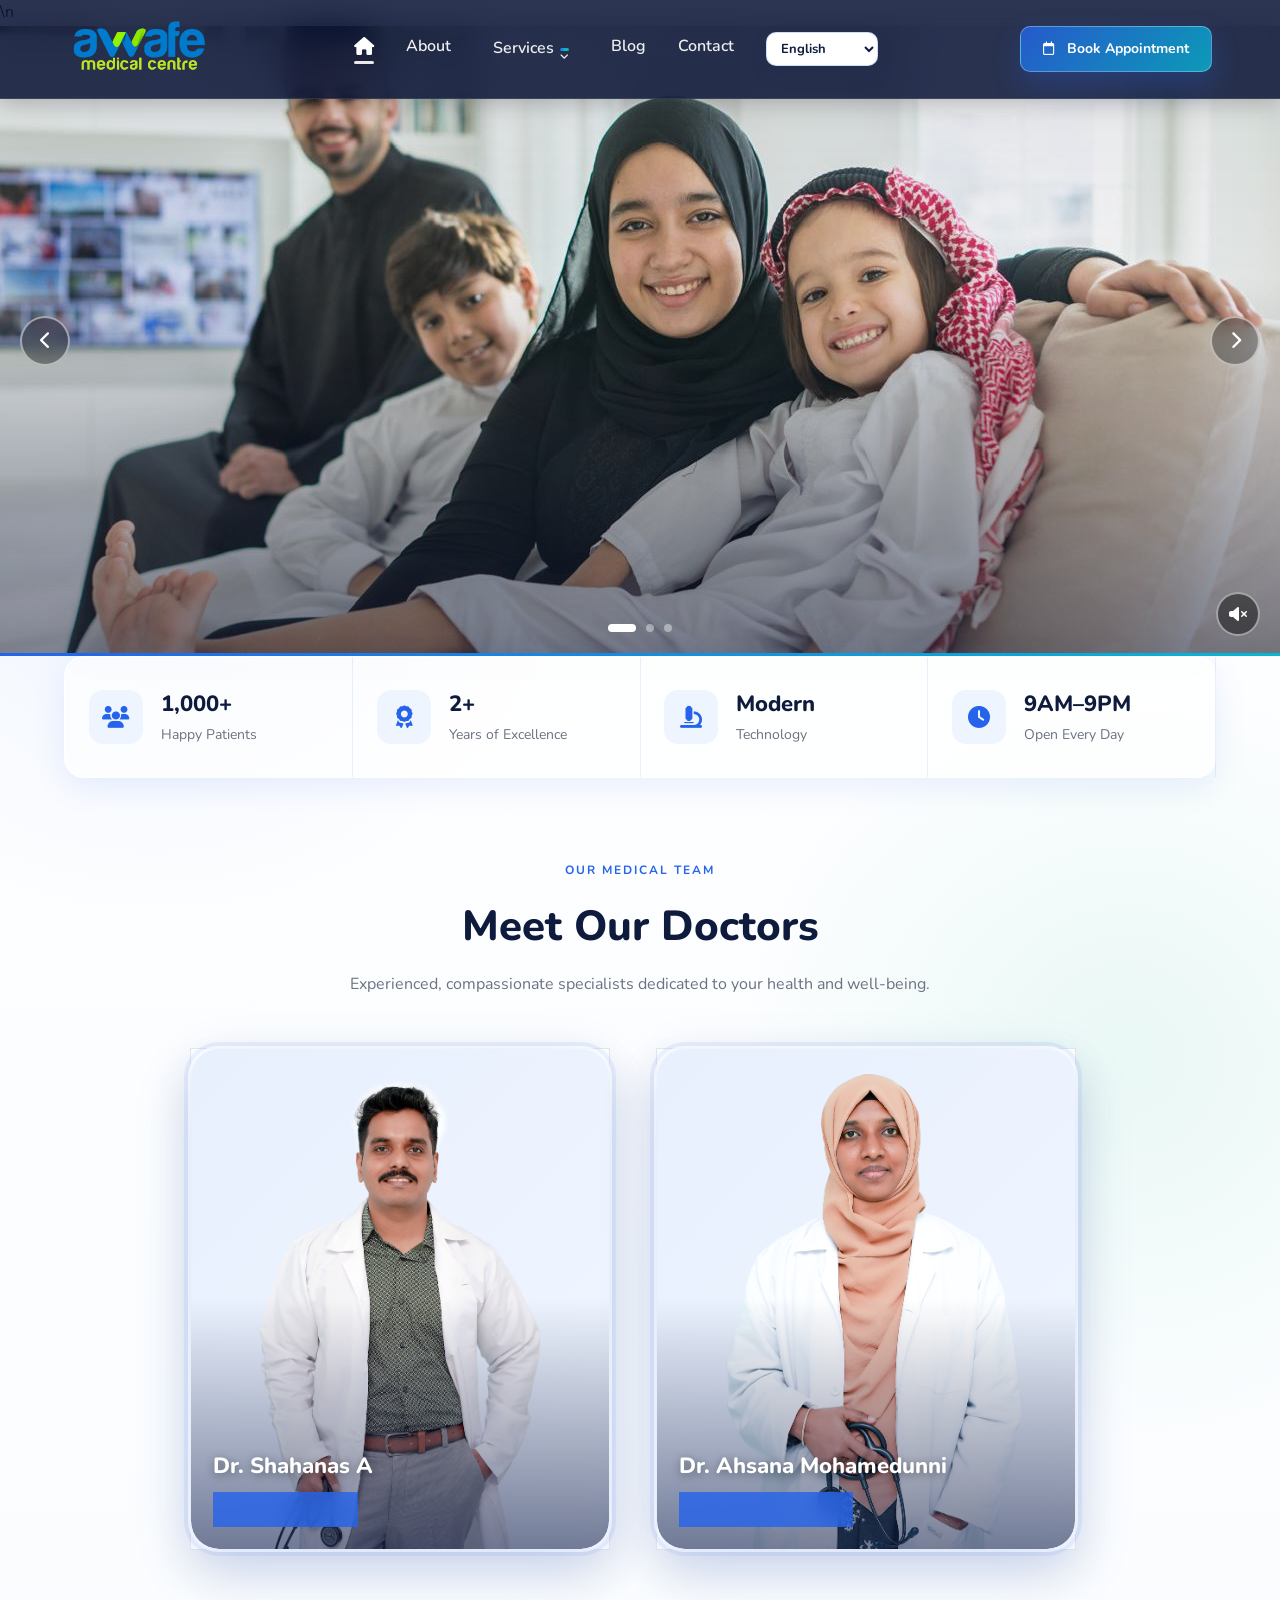
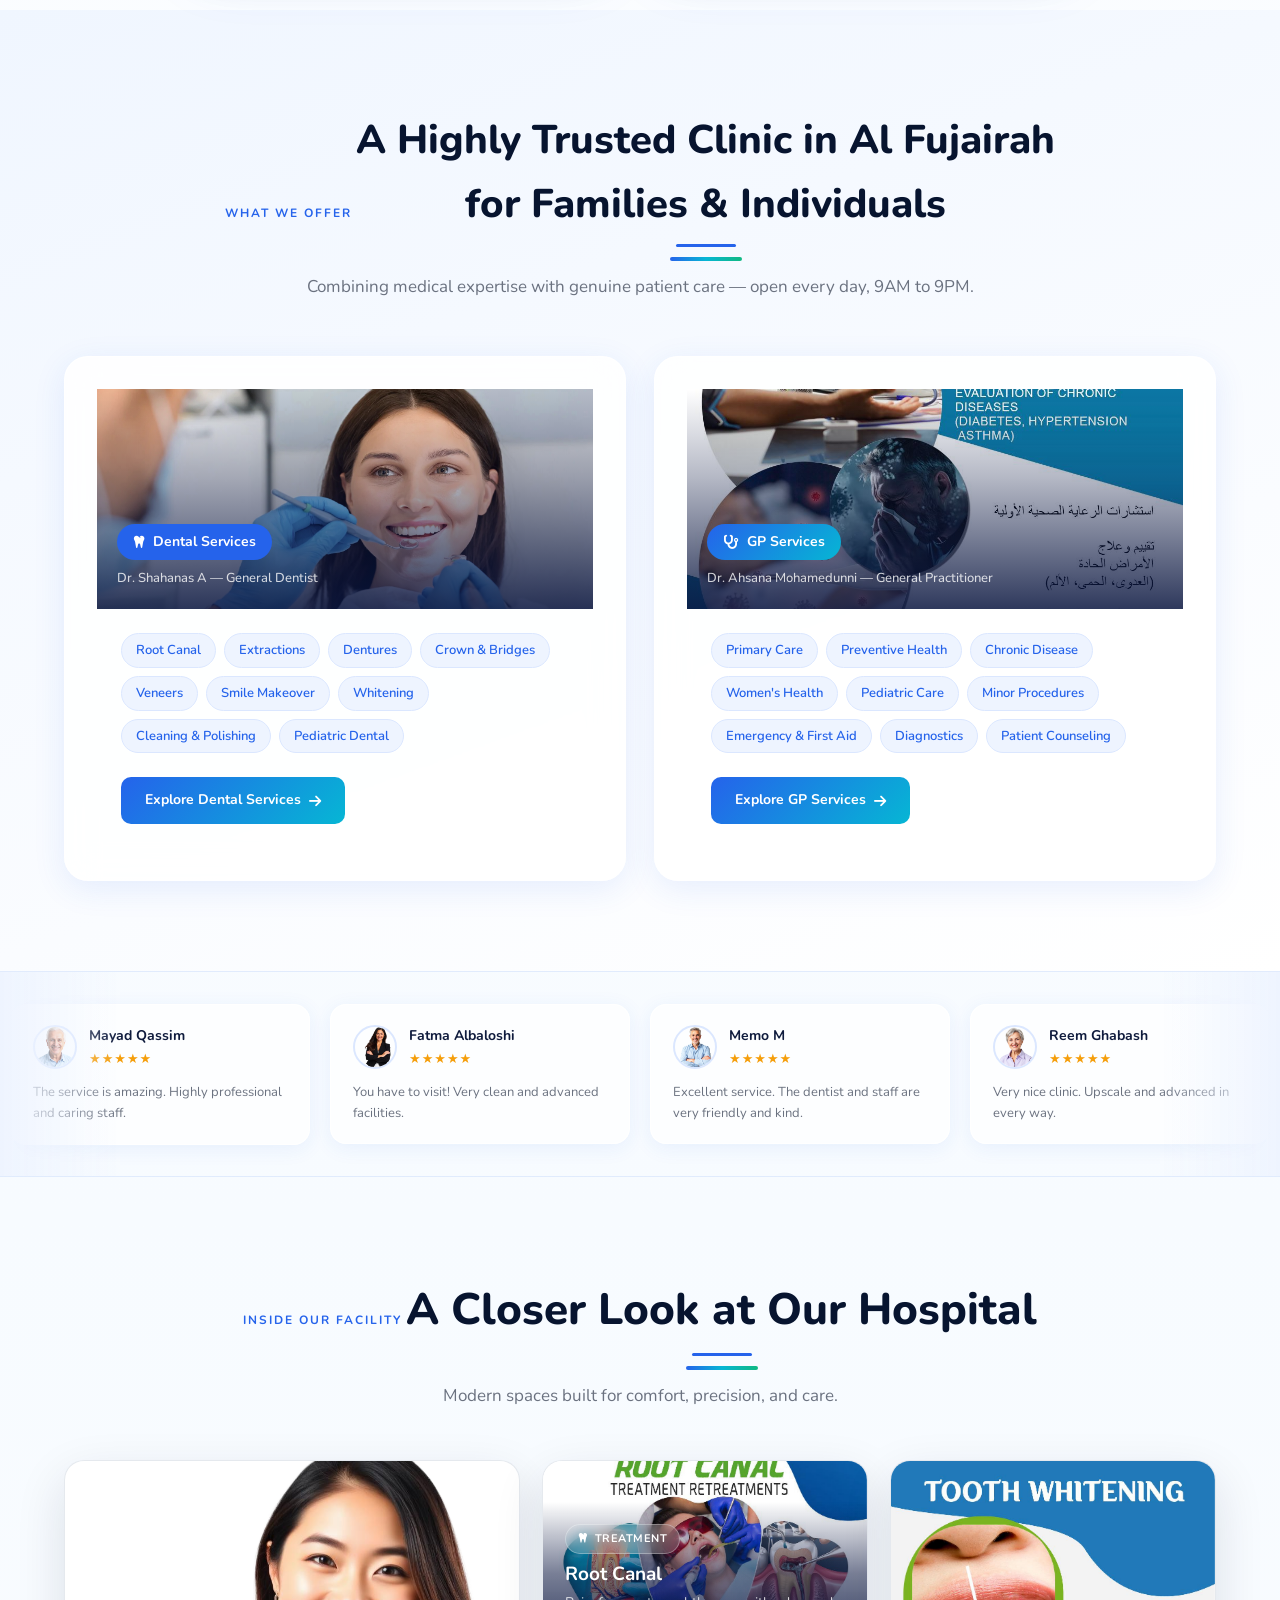
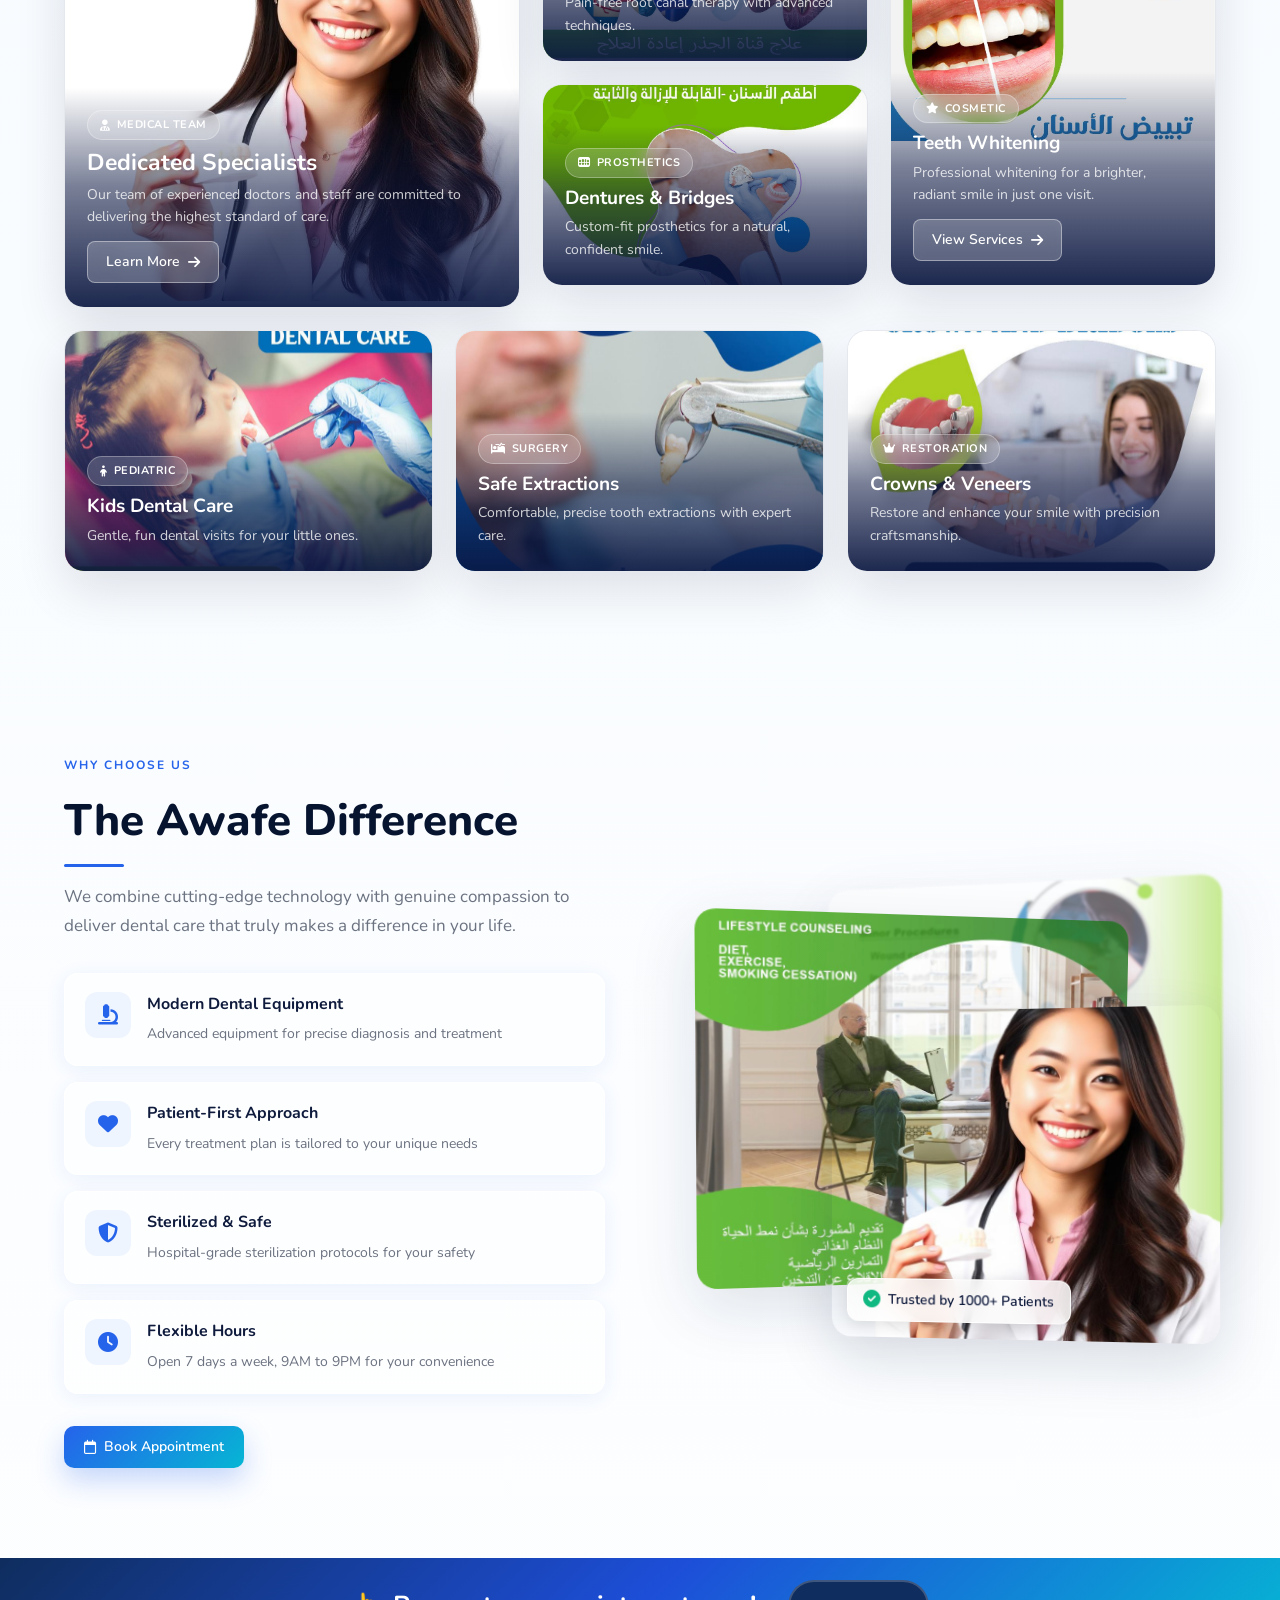
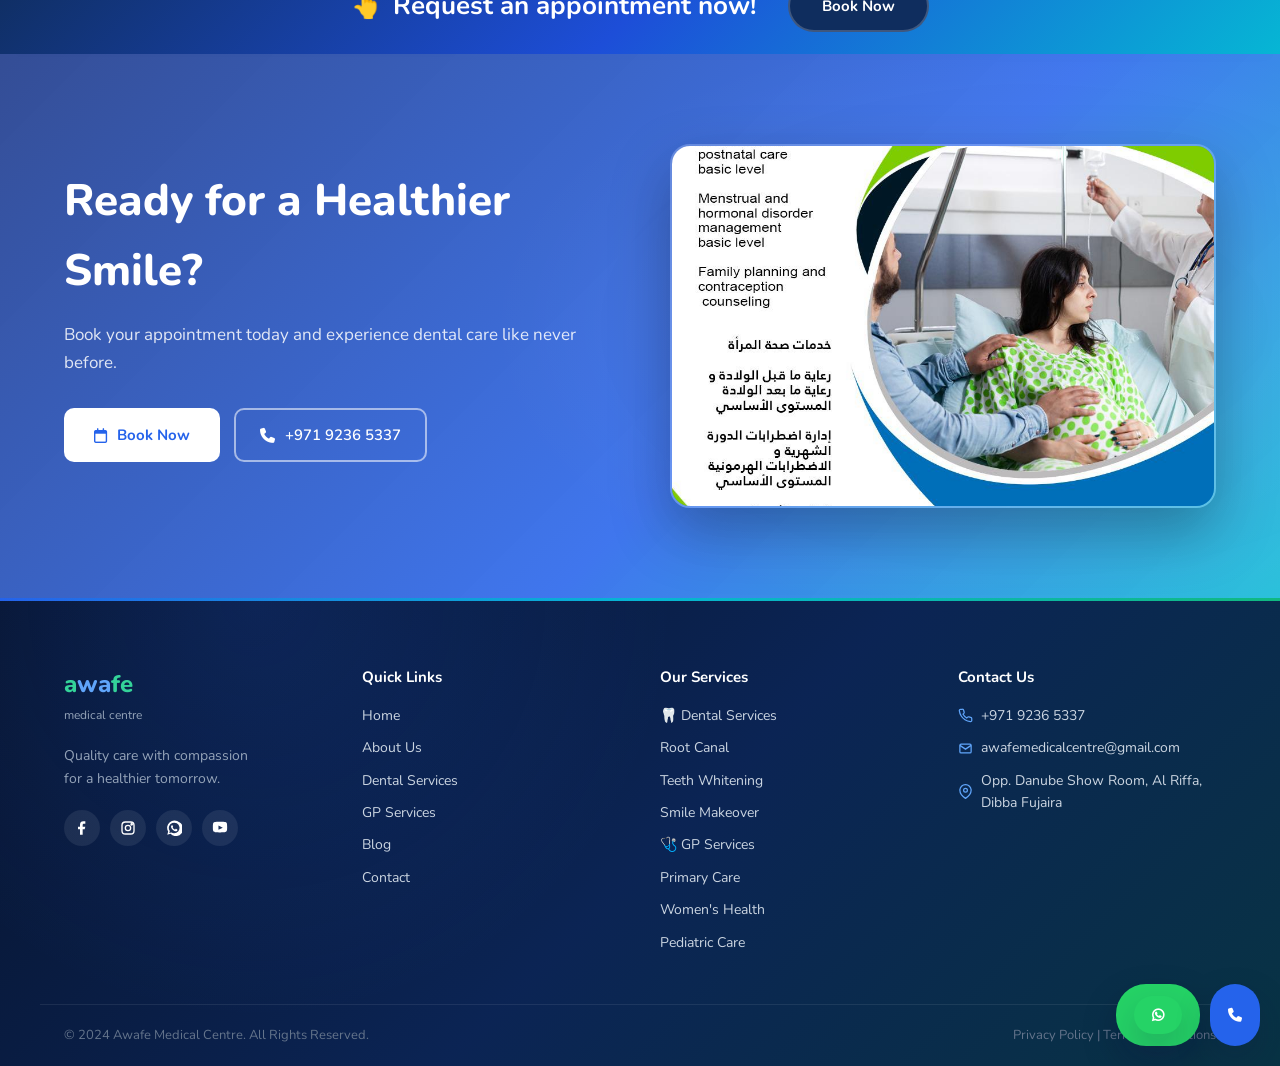
==== commit 26ce7260: "update" ====
--- a/index.html
+++ b/index.html
@@ -2,893 +2,9 @@
 <html lang="en">
 <head>
   <meta charset="UTF-8" />
-  <meta name="viewport" content="width=device-width, initial-scale=1.0" />
-  <title>Awafe Medical Centre - Trusted Dental Care for Your Family</title>
-  <meta name="description" content="Comprehensive dental care using advanced technology and a patient-first approach. From root canals to smile makeovers — Awafe Medical Centre, Opp. Danube Show Room, Al Riffa, Dibba Fujaira." />
-  <link rel="preconnect" href="https://fonts.googleapis.com">
-  <link rel="preconnect" href="https://fonts.gstatic.com" crossorigin>
-  <link href="https://fonts.googleapis.com/css2?family=Nunito:wght@400;500;600;700;800;900&display=swap" rel="stylesheet">
-  <link rel="stylesheet" href="https://cdnjs.cloudflare.com/ajax/libs/font-awesome/6.5.0/css/all.min.css">
-  <link rel="stylesheet" href="styles.css" />
-  <link rel="stylesheet" href="index-enhancements.css" />
-  <link rel="stylesheet" href="booking-modal.css" />
-  <link rel="stylesheet" href="responsive-enhancements.css" />
-  <style>
-    /* Force contact-page header sizing on this page */
-    .logo-img { height: 56px !important; width: auto !important; object-fit: contain !important; }
-    .btn-book { padding: 8px 14px !important; font-size: 12px !important; }
-    .header-inner { padding: 14px 24px !important; }
-  </style>
-  <link rel="stylesheet" href="modern-polish.css" />
-  <link rel="stylesheet" href="modern-animations.css" />
+  <meta http-equiv="refresh" content="0; url=hospital.html" />
+  <script>window.location.replace('hospital.html');</script>
+  <title>Awafe Medical Centre</title>
 </head>
-<body>
-
-  <!-- HEADER -->
-  <!-- HEADER -->
-  <header class="header header-light" id="header">
-    <div class="container header-inner">
-      <a href="index.html" class="logo" aria-label="Awafe Medical Centre home">
-        <img src="images/logo.png" alt="Awafe Medical Centre Logo" class="logo-img">
-      </a>
-      <nav class="nav" id="nav">
-        <a href="hospital.html" title="Home"><i class="fas fa-home"></i></a>
-        <a href="index.html#about">About</a>
-        <div class="nav-dropdown" id="servicesDropdown">
-          <a href="#">Services</a>
-          <div class="nav-drop-menu">
-            <a href="dental-services.html" class="nav-drop-item"><i class="fas fa-tooth"></i> Dental Services</a>
-            <a href="gp-services.html" class="nav-drop-item"><i class="fas fa-stethoscope"></i> GP Services</a>
-          </div>
-        </div>
-        <a href="gallery.html">Blog</a>
-        <a href="contact.html">Contact</a>
-      </nav>
-      <a href="#book" class="btn btn-primary btn-book"><i class="far fa-calendar"></i> Book Appointment</a>
-      <button class="menu-toggle" id="menuToggle" aria-label="Menu"><i class="fas fa-bars"></i></button>
-    </div>
-  </header>
-
-  <!-- ABOUT US — full detailed section -->
-  <section class="about-us-dark" id="about">
-    <div class="container about-us-grid">
-
-      <!-- Left: Full description -->
-      <div class="about-us-text">
-        <div class="about-us-eyebrow">
-          <i class="fas fa-plus-circle"></i>
-          <span>About Us</span>
-        </div>
-        <h2>Awafe Medical Centre —<br>Trusted Healthcare in Opp. Danube Show Room, Al Riffa, Dibba Fujaira.</h2>
-        <div class="about-us-body">
-          <p><strong style="color:#60a5fa;">Who We Are:</strong> Awafe Medical Centre is a modern, comprehensive healthcare facility located in Opp. Danube Show Room, Al Riffa, Dibba Fujaira. We are proud to serve thousands of patients and families across the region with high quality, personalised and compassionate care every single day.</p>
-          <p><strong style="color:#60a5fa;">What We Do:</strong> We offer two core specialties under one roof — <em>General Dentistry</em> led by Dr. Shahanas A, and <em>General Practitioner (GP) services</em> led by Dr. Ahsana Mohamedunni Mohamed Ashraf. From routine dental check-ups and smile makeovers to chronic disease management and women's health, we cover all your healthcare needs.</p>
-          <p><strong style="color:#60a5fa;">Our Commitment:</strong> We use advanced 2D, 3D and cone beam CT imaging technology to ensure accurate diagnosis. Every treatment plan is tailored to the individual patient. We believe in pain-free, modern techniques and a patient-first approach that puts your comfort and well-being above everything else.</p>
-          <p><strong style="color:#60a5fa;">Opening Hours:</strong> We are open <strong style="color:#fff;">every day, 9:00 AM to 9:00 PM</strong> — including weekends and public holidays — so you can always access the care you need.</p>
-        </div>
-
-        <!-- Key facts row -->
-        <div class="about-us-facts">
-          <div class="auf-item">
-            <i class="fas fa-users"></i>
-            <div><strong>1,000+</strong><span>Happy Patients</span></div>
-          </div>
-          <div class="auf-item">
-            <i class="fas fa-award"></i>
-            <div><strong>2+</strong><span>Years of Excellence</span></div>
-          </div>
-          <div class="auf-item">
-            <i class="fas fa-clock"></i>
-            <div><strong>9AM–9PM</strong><span>Open Every Day</span></div>
-          </div>
-          <div class="auf-item">
-            <i class="fas fa-map-marker-alt"></i>
-            <div><strong>Al Fujairah</strong><span>UAE</span></div>
-          </div>
-        </div>
-
-        <div class="about-us-actions">
-          <a href="#book" class="btn-aus-primary"><i class="far fa-calendar"></i> Book Appointment</a>
-          <a href="dental-services.html" class="btn-aus-outline"><i class="fas fa-list"></i> Our Services</a>
-        </div>
-      </div>
-
-      <!-- Right: Video -->
-      <div class="about-us-video">
-        <div class="about-us-video-wrap">
-          <video autoplay muted loop playsinline preload="auto">
-            <source src="images/hospital-bg.mp4" type="video/mp4">
-            <img src="images/doctor-about.png" alt="Awafe Medical Centre" />
-          </video>
-          <div class="about-us-video-label">
-            <i class="fas fa-hospital"></i> Awafe Medical Centre, Al Fujairah
-          </div>
-        </div>
-
-        <!-- Why choose us — below video -->
-        <div class="about-us-why">
-          <div class="auw-item">
-            <div class="auw-icon"><i class="fas fa-microscope"></i></div>
-            <div>
-              <strong>Modern Dental Equipment</strong>
-              <span>Advanced equipment for precise diagnosis and treatment</span>
-            </div>
-          </div>
-          <div class="auw-item">
-            <div class="auw-icon"><i class="fas fa-heart"></i></div>
-            <div>
-              <strong>Patient-First Approach</strong>
-              <span>Every plan tailored to your unique needs</span>
-            </div>
-          </div>
-          <div class="auw-item">
-            <div class="auw-icon"><i class="fas fa-shield-alt"></i></div>
-            <div>
-              <strong>Safe &amp; Sterilised</strong>
-              <span>Hospital-grade sterilisation protocols</span>
-            </div>
-          </div>
-          <div class="auw-item">
-            <div class="auw-icon"><i class="fas fa-user-md"></i></div>
-            <div>
-              <strong>Expert Doctors</strong>
-              <span>Qualified specialists in dentistry &amp; GP care</span>
-            </div>
-          </div>
-        </div>
-      </div>
-
-    </div>
-  </section>
-
-  <!-- MISSION & VISION -->
-  <section class="mission-vision" id="mission-vision">
-    <style>
-      .mission-vision {
-        padding: 0;
-        background: #fff;
-      }
-      .mv-grid {
-        display: grid;
-        grid-template-columns: 1fr 1fr;
-        grid-template-rows: 1fr 1fr;
-        min-height: 700px;
-      }
-      .mv-box {
-        display: flex;
-        align-items: center;
-        justify-content: center;
-        padding: 60px;
-        position: relative;
-        overflow: hidden;
-      }
-      .mv-image-box {
-        position: relative;
-        overflow: hidden;
-      }
-      .mv-image-box img {
-        width: 100%;
-        height: 100%;
-        object-fit: cover;
-        position: absolute;
-        inset: 0;
-        transition: transform 0.6s ease;
-      }
-      .mv-image-box:hover img {
-        transform: scale(1.05);
-      }
-      .mv-image-box::after {
-        content: '';
-        position: absolute;
-        inset: 0;
-        background: linear-gradient(135deg, rgba(37, 99, 235, 0.1), rgba(16, 185, 129, 0.1));
-      }
-      .mv-text-box {
-        background: #fff;
-        flex-direction: column;
-        text-align: center;
-      }
-      .mv-text-box h3 {
-        font-size: 32px;
-        font-weight: 800;
-        color: #0f172a;
-        margin-bottom: 24px;
-        display: flex;
-        align-items: center;
-        justify-content: center;
-        gap: 12px;
-      }
-      .mv-icon {
-        width: 44px;
-        height: 44px;
-        border-radius: 12px;
-        display: flex;
-        align-items: center;
-        justify-content: center;
-        font-size: 22px;
-      }
-      .mv-mission .mv-icon {
-        background: linear-gradient(135deg, #10b981, #06b6d4);
-        color: #fff;
-      }
-      .mv-vision .mv-icon {
-        background: linear-gradient(135deg, #2563eb, #7c3aed);
-        color: #fff;
-      }
-      .mv-text-box p {
-        font-size: 15px;
-        line-height: 1.9;
-        color: #64748b;
-        max-width: 420px;
-        margin: 0 auto;
-      }
-      /* Grid positions */
-      .mv-mission-img { grid-column: 1; grid-row: 1; }
-      .mv-mission-text { grid-column: 2; grid-row: 1; }
-      .mv-vision-text { grid-column: 1; grid-row: 2; }
-      .mv-vision-img { grid-column: 2; grid-row: 2; }
-      
-      @media (max-width: 900px) {
-        .mv-grid {
-          grid-template-columns: 1fr;
-          grid-template-rows: auto;
-          min-height: auto;
-        }
-        .mv-mission-img { grid-column: 1; grid-row: 1; min-height: 300px; }
-        .mv-mission-text { grid-column: 1; grid-row: 2; }
-        .mv-vision-text { grid-column: 1; grid-row: 4; }
-        .mv-vision-img { grid-column: 1; grid-row: 3; min-height: 300px; }
-        .mv-box { padding: 40px 30px; }
-        .mv-text-box h3 { font-size: 26px; }
-      }
-    </style>
-    <div class="mv-grid">
-      <!-- Mission Image (Top Left) -->
-      <div class="mv-box mv-image-box mv-mission-img">
-        <img src="images/service-checkup.jpg" alt="Healthcare Mission" />
-      </div>
-      
-      <!-- Mission Text (Top Right) -->
-      <div class="mv-box mv-text-box mv-mission-text reveal">
-        <h3>Mission <span class="mv-icon"><i class="fas fa-check-circle"></i></span></h3>
-        <p>Awafe Medical Centre is dedicated to providing quality, patient-focused, cost-effective healthcare to the community of Dibba, Al Fujairah, and all Emirates with a dedicated team to achieve that.</p>
-      </div>
-      
-      <!-- Vision Text (Bottom Left) -->
-      <div class="mv-box mv-text-box mv-vision-text reveal">
-        <h3>Vision <span class="mv-icon"><i class="fas fa-rocket"></i></span></h3>
-        <p>Awafe Medical Centre is one of the leading healthcare centers in Dibba through the implementation of quality practices and efficiency throughout its facilities. The patient's trust is the reason and the focus of all our activities.</p>
-      </div>
-      
-      <!-- Vision Image (Bottom Right) -->
-      <div class="mv-box mv-image-box mv-vision-img">
-        <img src="images/life.jpeg" alt="Healthcare Vision" />
-      </div>
-    </div>
-  </section>
-
-  <!-- HERO -->
-  <style>
-    /* Services Carousel - 3 cards visible with side arrows */
-    .services-carousel {
-      position: relative;
-      display: flex;
-      align-items: center;
-      gap: 15px;
-      padding: 0 50px;
-    }
-    .services-grid {
-      display: flex;
-      gap: 24px;
-      overflow-x: auto;
-      scroll-behavior: smooth;
-      scroll-snap-type: x mandatory;
-      -webkit-overflow-scrolling: touch;
-      scrollbar-width: none;
-      -ms-overflow-style: none;
-      padding: 20px 0;
-    }
-    .services-grid::-webkit-scrollbar {
-      display: none;
-    }
-    .service-card {
-      flex: 0 0 calc(33.333% - 16px);
-      min-width: calc(33.333% - 16px);
-      scroll-snap-align: start;
-      background: #fff;
-      border-radius: 20px;
-      overflow: hidden;
-      box-shadow: 0 10px 40px rgba(15, 27, 61, 0.08);
-      transition: transform 0.3s ease, box-shadow 0.3s ease;
-    }
-    .service-card:hover {
-      transform: translateY(-8px);
-      box-shadow: 0 20px 60px rgba(37, 99, 235, 0.15);
-    }
-    .carousel-btn {
-      width: 50px;
-      height: 50px;
-      border-radius: 50%;
-      border: none;
-      background: #fff;
-      color: #2563eb;
-      font-size: 18px;
-      cursor: pointer;
-      box-shadow: 0 4px 20px rgba(15, 27, 61, 0.15);
-      transition: all 0.3s ease;
-      display: flex;
-      align-items: center;
-      justify-content: center;
-      flex-shrink: 0;
-      z-index: 10;
-    }
-    .carousel-btn:hover {
-      background: #2563eb;
-      color: #fff;
-      transform: scale(1.1);
-    }
-    .carousel-btn.prev { order: -1; }
-    .carousel-btn.next { order: 1; }
-    .service-img {
-      height: 200px;
-      overflow: hidden;
-    }
-    .service-img img {
-      width: 100%;
-      height: 100%;
-      object-fit: cover;
-      transition: transform 0.5s ease;
-    }
-    .service-card:hover .service-img img {
-      transform: scale(1.08);
-    }
-    .service-icon {
-      width: 50px;
-      height: 50px;
-      border-radius: 14px;
-      background: linear-gradient(135deg, #2563eb, #06b6d4);
-      color: #fff;
-      display: flex;
-      align-items: center;
-      justify-content: center;
-      font-size: 22px;
-      margin: -25px 20px 15px;
-      position: relative;
-      z-index: 2;
-      box-shadow: 0 8px 20px rgba(37, 99, 235, 0.3);
-    }
-    .service-card h3 {
-      font-size: 20px;
-      font-weight: 700;
-      color: #0f172a;
-      padding: 0 20px 10px;
-      margin: 0;
-    }
-    .service-card p {
-      font-size: 14px;
-      color: #64748b;
-      line-height: 1.6;
-      padding: 0 20px 15px;
-      margin: 0;
-    }
-    .learn-more {
-      display: inline-flex;
-      align-items: center;
-      gap: 6px;
-      color: #2563eb;
-      font-weight: 600;
-      font-size: 14px;
-      text-decoration: none;
-      padding: 0 20px 20px;
-      transition: gap 0.3s ease;
-    }
-    .learn-more:hover {
-      gap: 10px;
-    }
-    .dots {
-      display: flex;
-      justify-content: center;
-      gap: 8px;
-      margin-top: 20px;
-    }
-    .dot {
-      width: 10px;
-      height: 10px;
-      border-radius: 50%;
-      background: #cbd5e1;
-      cursor: pointer;
-      transition: all 0.3s ease;
-    }
-    .dot.active {
-      background: #2563eb;
-      width: 30px;
-      border-radius: 5px;
-    }
-    @media (max-width: 900px) {
-      .service-card {
-        flex: 0 0 calc(50% - 12px);
-        min-width: calc(50% - 12px);
-      }
-      .services-carousel {
-        padding: 0 40px;
-      }
-    }
-    @media (max-width: 600px) {
-      .service-card {
-        flex: 0 0 85%;
-        min-width: 85%;
-      }
-      .carousel-btn {
-        width: 40px;
-        height: 40px;
-        font-size: 14px;
-      }
-    }
-  </style>
-  <section class="hero" id="home">
-    <div class="container hero-grid">
-      <div class="hero-content sr sr-left">
-        <span class="badge"><i class="fas fa-shield-alt"></i> Trusted Dental Care for Your Family</span>
-        <h1>Healthy Smile,<br><span>Confident You</span></h1>
-        <p>Comprehensive dental care using advanced technology and a patient-first approach. From root canals to smile makeovers, we're here for your lifelong oral health.</p>
-        <div class="hero-actions">
-          <a href="#book" class="btn btn-primary"><i class="far fa-calendar"></i> Book Appointment</a>
-          <a href="tel:+97192365337" class="btn btn-outline"><i class="fas fa-phone"></i> Call Us Now</a>
-        </div>
-        <div class="hero-meta">
-          <span><i class="fas fa-phone"></i> +971 9236 5337</span>
-          <span class="divider"></span>
-          <span>Open Daily 9:00 AM – 9:00 PM</span>
-        </div>
-      </div>
-      <div class="hero-image sr sr-right">
-        <div class="hero-blob"></div>
-        <img src="images/doctor-hero.png" alt="Dr. Shahanas A, lead dentist at Awafe Medical Centre" />
-        <div class="floating-card experience-card">
-          <i class="fas fa-tooth"></i>
-          <div>
-            <strong>Dr. Shahanas A</strong>
-            <span>General<br>Dentist</span>
-          </div>
-        </div>
-      </div>
-    </div>
-
-    <!-- STATS -->
-    <div class="container">
-      <div class="stats-bar">
-        <div class="stat"><i class="fas fa-users"></i><div><strong>1000+</strong><span>Happy Patients</span></div></div>
-        <div class="stat"><i class="fas fa-tooth"></i><div><strong>2+</strong><span>Years of Excellence</span></div></div>
-        <div class="stat"><i class="fas fa-microscope"></i><div><strong>Modern</strong><span>Dental Technology</span></div></div>
-        <div class="stat"><i class="fas fa-shield-check"></i><div><strong>100%</strong><span>Patient Satisfaction</span></div></div>
-      </div>
-    </div>
-  </section>
-
-  <!-- ABOUT US — dark navy with video -->
-
-  <!-- DR. SHAHANAS — image only, no extra details section -->
-
-  <!-- DENTAL SERVICES -->
-  <section class="services" id="services">
-    <div class="container">
-      <div class="section-head sr">
-        <div>
-          <span class="eyebrow">OUR SPECIALTIES</span>
-          <h2>Specialists in <span class="underline"></span></h2>
-        </div>
-        <a href="dental-services.html" class="btn btn-outline btn-sm">View All Services <i class="fas fa-chevron-right"></i></a>
-      </div>
-
-      <div class="services-carousel">
-        <button class="carousel-btn prev" id="servPrev" aria-label="Previous"><i class="fas fa-chevron-left"></i></button>
-        <div class="services-grid" id="servicesGrid">
-          <article class="service-card">
-            <div class="service-img"><img src="images/service-root-canal.jpg" alt="Root canal treatment" loading="lazy"/></div>
-            <div class="service-icon"><i class="fas fa-tooth"></i></div>
-            <h3>Root Canal Treatment</h3>
-            <p>Relieve pain and save your natural tooth with advanced root canal therapy.</p>
-            <a href="dental-services.html" class="learn-more">Learn More <i class="fas fa-arrow-right"></i></a>
-          </article>
-          <article class="service-card">
-            <div class="service-img"><img src="images/service-extraction.jpg" alt="Tooth extractions" loading="lazy"/></div>
-            <div class="service-icon"><i class="fas fa-tooth"></i></div>
-            <h3>Extractions</h3>
-            <p>Safe and painless tooth extractions with proper care and guidance.</p>
-            <a href="dental-services.html" class="learn-more">Learn More <i class="fas fa-arrow-right"></i></a>
-          </article>
-          <article class="service-card">
-            <div class="service-img"><img src="images/service-dentures.jpg" alt="Dentures and prosthetics" loading="lazy"/></div>
-            <div class="service-icon"><i class="fas fa-teeth"></i></div>
-            <h3>Dentures &amp; Prosthetics</h3>
-            <p>Custom-made dentures and prosthetics for a natural look and comfortable fit.</p>
-            <a href="dental-services.html" class="learn-more">Learn More <i class="fas fa-arrow-right"></i></a>
-          </article>
-          <article class="service-card">
-            <div class="service-img show-full-image"><img src="images/pediatric-child.jpeg" alt="Pediatric dental care" loading="lazy"/></div>
-            <div class="service-icon"><i class="fas fa-tooth"></i></div>
-            <h3>Pediatric Dental Care</h3>
-            <p>Gentle, child-friendly dental care for healthy teeth and a positive experience.</p>
-            <a href="dental-services.html" class="learn-more">Learn More <i class="fas fa-arrow-right"></i></a>
-          </article>
-          <article class="service-card">
-            <div class="service-img show-full-image"><img src="images/toothcleaning.jpeg" alt="Teeth cleaning treatment" loading="lazy"/></div>
-            <div class="service-icon"><i class="fas fa-teeth"></i></div>
-            <h3>Tooth Cleaning &amp; Polishing</h3>
-            <p>Professional cleaning to remove plaque and stains, leaving your teeth fresh, smooth, and bright.</p>
-            <a href="dental-services.html" class="learn-more">Learn More <i class="fas fa-arrow-right"></i></a>
-          </article>
-          <article class="service-card">
-            <div class="service-img show-full-image"><img src="images/capping.jpeg" alt="Crown and Bridges" loading="lazy"/></div>
-            <div class="service-icon"><i class="fas fa-teeth"></i></div>
-            <h3>Crown &amp; Bridges</h3>
-            <p>Custom-made crowns and bridges to strengthen teeth, fill gaps, and improve your smile.</p>
-            <a href="dental-services.html" class="learn-more">Learn More <i class="fas fa-arrow-right"></i></a>
-          </article>
-          <article class="service-card">
-            <div class="service-img show-full-image"><img src="images/smile.jpeg" alt="Veneers and Smile Makeover" loading="lazy"/></div>
-            <div class="service-icon"><i class="fas fa-teeth"></i></div>
-            <h3>Veneers &amp; Smile Makeover</h3>
-            <p>Enhance your smile with customized treatments for a brighter, confident look.</p>
-            <a href="dental-services.html" class="learn-more">Learn More <i class="fas fa-arrow-right"></i></a>
-          </article>
-        </div>
-        <button class="carousel-btn next" id="servNext" aria-label="Next"><i class="fas fa-chevron-right"></i></button>
-      </div>
-      <div class="dots" id="servDots"><span class="dot active"></span><span class="dot"></span><span class="dot"></span><span class="dot"></span></div>
-    </div>
-  </section>
-
-  <!-- DR. ASHANA — General Practitioner -->
-  <section class="about" id="our-doctors" style="background:var(--bg-soft);">
-    <div class="container about-grid">
-      <div class="about-image sr sr-left">
-        <div class="hero-blob small"></div>
-        <img src="images/dr-ashana.jpg" alt="Dr. Ahsana Mohamedunni Mohamed Ashraf — General Practitioner" style="max-height:520px;object-fit:cover;object-position:top center;" />
-        <div class="floating-card trust-card">
-          <i class="fas fa-user-md"></i>
-          <div>
-            <strong>Dr. Ahsana Mohamedunni</strong>
-            <span>General<br>Practitioner</span>
-          </div>
-        </div>
-      </div>
-      <div class="about-content sr sr-right">
-        <span class="eyebrow">GENERAL PRACTITIONER</span>
-        <h2>Dr. Ahsana Mohamedunni<br>Mohamed Ashraf <span class="underline"></span></h2>
-        <p style="color:var(--primary);font-weight:600;font-size:15px;margin-bottom:8px;"><i class="fas fa-user-md"></i> General Practitioner</p>
-        <p>Providing comprehensive primary care with expertise in chronic disease management, preventive healthcare and family medicine at Awafe Medical Centre, Al Fujairah.</p>
-        <ul class="check-list">
-          <li><i class="fas fa-check-circle"></i> Primary Care &amp; Acute Illness Management</li>
-          <li><i class="fas fa-check-circle"></i> Chronic Disease Monitoring &amp; Treatment</li>
-          <li><i class="fas fa-check-circle"></i> Preventive Healthcare &amp; Screenings</li>
-          <li><i class="fas fa-check-circle"></i> Women's Health &amp; Pediatric Care</li>
-        </ul>
-        <div class="about-actions">
-          <a href="#book" class="btn btn-primary"><i class="far fa-calendar"></i> Book Appointment</a>
-          <a href="services.html" class="btn btn-outline"><i class="fas fa-list"></i> GP Services</a>
-        </div>
-      </div>
-    </div>
-  </section>
-
-  <!-- GP SERVICES -->
-  <section class="services" id="gp-services" style="background:linear-gradient(180deg,#fff 0%,#f0f6ff 100%);">
-    <div class="container">
-      <div class="section-head sr">
-        <div>
-          <span class="eyebrow">GENERAL PRACTITIONER</span>
-          <h2>GP Services <span class="underline"></span></h2>
-        </div>
-        <a href="gp-services.html" class="btn btn-outline btn-sm">View All Services <i class="fas fa-chevron-right"></i></a>
-      </div>
-      <div class="services-carousel">
-        <button class="carousel-btn prev" id="gpPrev" aria-label="Previous"><i class="fas fa-chevron-left"></i></button>
-        <div class="services-grid" id="gpGrid">
-          <article class="service-card">
-            <div class="service-img show-full-image"><img src="images/primary.jpeg" alt="Primary Care" loading="lazy"/></div>
-            <div class="service-icon"><i class="fas fa-stethoscope"></i></div>
-            <h3>Primary Care</h3>
-            <p>Assessment and management of acute illnesses, fever, infections and chronic conditions.</p>
-            <a href="gp-services.html" class="learn-more">Learn More <i class="fas fa-arrow-right"></i></a>
-          </article>
-          <article class="service-card">
-            <div class="service-img show-full-image"><img src="images/Chronic.jpeg" alt="Chronic Disease" loading="lazy"/></div>
-            <div class="service-icon"><i class="fas fa-heartbeat"></i></div>
-            <h3>Chronic Disease Management</h3>
-            <p>Ongoing monitoring and treatment for diabetes, hypertension and asthma.</p>
-            <a href="gp-services.html" class="learn-more">Learn More <i class="fas fa-arrow-right"></i></a>
-          </article>
-          <article class="service-card">
-            <div class="service-img show-full-image"><img src="images/life.jpeg" alt="Preventive Care" loading="lazy"/></div>
-            <div class="service-icon"><i class="fas fa-shield-alt"></i></div>
-            <h3>Preventive Healthcare</h3>
-            <p>Routine check-ups, screenings and lifestyle counselling for a healthier life.</p>
-            <a href="gp-services.html" class="learn-more">Learn More <i class="fas fa-arrow-right"></i></a>
-          </article>
-          <article class="service-card">
-            <div class="service-img show-full-image"><img src="images/women.jpeg" alt="Women's Health" loading="lazy"/></div>
-            <div class="service-icon"><i class="fas fa-venus"></i></div>
-            <h3>Women's Health</h3>
-            <p>Antenatal care, hormonal management and family planning counselling.</p>
-            <a href="gp-services.html" class="learn-more">Learn More <i class="fas fa-arrow-right"></i></a>
-          </article>
-          <article class="service-card">
-            <div class="service-img show-full-image"><img src="images/pediatric-child.jpeg" alt="Pediatric Care" loading="lazy"/></div>
-            <div class="service-icon"><i class="fas fa-child"></i></div>
-            <h3>Pediatric Care</h3>
-            <p>Child development monitoring, illness management and immunisation guidance.</p>
-            <a href="gp-services.html" class="learn-more">Learn More <i class="fas fa-arrow-right"></i></a>
-          </article>
-          <article class="service-card">
-            <div class="service-img show-full-image"><img src="images/minor.jpeg" alt="Minor Procedures" loading="lazy"/></div>
-            <div class="service-icon"><i class="fas fa-bandage"></i></div>
-            <h3>Minor Procedures</h3>
-            <p>Wound care, suturing, abscess drainage and emergency first aid management.</p>
-            <a href="gp-services.html" class="learn-more">Learn More <i class="fas fa-arrow-right"></i></a>
-          </article>
-        </div>
-        <button class="carousel-btn next" id="gpNext" aria-label="Next"><i class="fas fa-chevron-right"></i></button>
-      </div>
-      <div class="dots" id="gpDots"><span class="dot active"></span><span class="dot"></span><span class="dot"></span></div>
-    </div>
-  </section>
-
-  <!-- TESTIMONIALS -->
-  <style>
-    .testimonials {
-      padding: 80px 0;
-      background: linear-gradient(135deg, #0f2d5e 0%, #1d4ed8 100%);
-      color: #fff;
-    }
-    .testimonials .section-head h2 {
-      color: #fff;
-    }
-    .testimonials .eyebrow {
-      color: #93c5fd;
-    }
-    .testimonial-wrap {
-      display: flex;
-      align-items: center;
-      gap: 20px;
-      max-width: 900px;
-      margin: 40px auto 0;
-      position: relative;
-    }
-    .testimonial-card {
-      background: rgba(255, 255, 255, 0.95);
-      border-radius: 24px;
-      padding: 40px;
-      display: flex;
-      gap: 30px;
-      align-items: center;
-      flex: 1;
-      box-shadow: 0 20px 60px rgba(0, 0, 0, 0.2);
-      color: #0f172a;
-    }
-    .testimonial-photo {
-      width: 180px;
-      height: 220px;
-      object-fit: cover;
-      border-radius: 16px;
-      flex-shrink: 0;
-    }
-    .testimonial-body {
-      flex: 1;
-    }
-    .testimonial-body .stars {
-      color: #fbbf24;
-      font-size: 18px;
-      margin-bottom: 12px;
-      display: flex;
-      gap: 4px;
-    }
-    .testimonial-body .quote-icon {
-      color: #2563eb;
-      font-size: 24px;
-      margin-bottom: 12px;
-      display: block;
-    }
-    .testimonial-body p {
-      font-size: 16px;
-      line-height: 1.8;
-      color: #475569;
-      margin-bottom: 20px;
-    }
-    .testimonial-name {
-      color: #2563eb;
-      font-size: 18px;
-      font-weight: 700;
-    }
-    .testimonial-thumbs {
-      display: flex;
-      flex-direction: column;
-      gap: 12px;
-    }
-    .testimonial-thumbs img {
-      width: 60px;
-      height: 60px;
-      border-radius: 50%;
-      object-fit: cover;
-      cursor: pointer;
-      border: 3px solid transparent;
-      transition: all 0.3s ease;
-      opacity: 0.6;
-    }
-    .testimonial-thumbs img.active,
-    .testimonial-thumbs img:hover {
-      border-color: #fff;
-      opacity: 1;
-      transform: scale(1.1);
-    }
-    .testimonials .carousel-btn {
-      background: rgba(255, 255, 255, 0.2);
-      color: #fff;
-      width: 45px;
-      height: 45px;
-    }
-    .testimonials .carousel-btn:hover {
-      background: #fff;
-      color: #2563eb;
-    }
-    @media (max-width: 768px) {
-      .testimonial-card {
-        flex-direction: column;
-        text-align: center;
-        padding: 30px;
-      }
-      .testimonial-photo {
-        width: 120px;
-        height: 150px;
-      }
-      .testimonial-thumbs {
-        flex-direction: row;
-        justify-content: center;
-      }
-      .testimonial-wrap {
-        flex-wrap: wrap;
-        justify-content: center;
-      }
-    }
-  </style>
-  <section class="testimonials" id="patient-info">
-    <div class="container">
-      <div class="section-head center">
-        <div>
-          <span class="eyebrow">WHAT OUR PATIENTS SAY</span>
-          <h2>Patient Testimonials <span class="underline center"></span></h2>
-        </div>
-      </div>
-
-      <div class="testimonial-wrap">
-        <button class="carousel-btn prev" id="testPrev" aria-label="Previous"><i class="fas fa-chevron-left"></i></button>
-        <div class="testimonial-card" id="testimonialCard">
-          <img class="testimonial-photo" id="testPhoto" src="images/patient-1.png" alt="Patient" />
-          <div class="testimonial-body">
-            <div class="stars"><i class="fas fa-star"></i><i class="fas fa-star"></i><i class="fas fa-star"></i><i class="fas fa-star"></i><i class="fas fa-star"></i></div>
-            <i class="fas fa-quote-left quote-icon"></i>
-            <p id="testText">Dr. Shahanas A is incredible. I had a dental emergency on a Sunday while travelling in the desert, and she promptly responded through Google Maps chat and arranged an appointment for the following day. I received an excellent solution, and I felt extremely fortunate and grateful for her care.</p>
-            <strong class="testimonial-name" id="testName">Oliver Jake</strong>
-          </div>
-        </div>
-        <div class="testimonial-thumbs" id="testThumbs">
-          <img src="images/patient-1.png" data-i="0" class="active" alt="Patient 1" />
-          <img src="images/patient-2.png" data-i="1" alt="Patient 2" />
-          <img src="images/patient-3.png" data-i="2" alt="Patient 3" />
-          <img src="images/patient-4.png" data-i="3" alt="Patient 4" />
-        </div>
-        <button class="carousel-btn next" id="testNext" aria-label="Next"><i class="fas fa-chevron-right"></i></button>
-      </div>
-      <div class="dots" id="testDots">
-        <span class="dot active"></span><span class="dot"></span><span class="dot"></span><span class="dot"></span>
-      </div>
-    </div>
-  </section>
-
-  <!-- CONTACT -->
-  <section class="contact" id="contact">
-    <div class="container contact-grid">
-      <div class="contact-card">
-        <h3>Book an Appointment<br>or Send Us a Message</h3>
-        <form id="contactForm" class="contact-form">
-          <input type="hidden" name="access_key" value="91e86b61-8d2f-4ecc-9733-772695f64230">
-          <input type="hidden" name="subject" value="New Message — Awafe Medical Centre Website">
-          <input type="hidden" name="from_name" value="Awafe Medical Centre Website">
-          <div class="input-icon"><i class="fas fa-user"></i><input type="text" name="name" placeholder="Full Name" required></div>
-          <div class="input-icon"><i class="fas fa-envelope"></i><input type="email" name="email" placeholder="Email Address" required></div>
-          <div class="input-icon"><i class="fas fa-phone"></i><input type="tel" name="phone" placeholder="Phone Number" required></div>
-          <div class="input-icon textarea"><i class="fas fa-comment"></i><textarea name="message" placeholder="Your Message" rows="3"></textarea></div>
-          <button type="submit" class="btn btn-primary btn-block" id="contactSubmitBtn">Send Message <i class="fas fa-paper-plane"></i></button>
-        </form>
-      </div>
-
-      <div class="reach-card">
-        <h4>Other Ways to Reach Us</h4>
-        <div class="reach-item"><i class="fab fa-whatsapp wa"></i><div><strong>WhatsApp</strong><span>+971 9236 5337</span></div></div>
-        <div class="reach-item"><i class="fas fa-phone"></i><div><strong>Call Us</strong><span>+971 9236 5337</span></div></div>
-        <div class="reach-item"><i class="fas fa-envelope"></i><div><strong>Email Us</strong><span>awafemedicalcentre@gmail.com</span></div></div>
-        <div class="reach-item"><i class="fas fa-map-marker-alt"></i><div><strong>Visit Us</strong><span>Opp. Danube Show Room, Al Riffa, Dibba Fujaira</span></div></div>
-      </div>
-
-      <div class="map-card" id="gallery">
-        <iframe
-          src="https://maps.google.com/maps?q=Awafe+Medical+Centre+Al+Rifa+Dibba+Fujairah&t=&z=16&ie=UTF8&iwloc=&output=embed"
-          width="100%" height="100%" style="border:0;" allowfullscreen="" loading="lazy"
-          referrerpolicy="no-referrer-when-downgrade"></iframe>
-      </div>
-
-      <div class="contact-strip">
-        <div><i class="fas fa-map-marker-alt"></i><div><strong>Visit Our Clinic</strong><span>Opp. Danube Show Room, Al Riffa, Dibba Fujaira</span></div></div>
-        <div><i class="fas fa-clock"></i><div><strong>Opening Hours</strong><span>Mon – Sun: 9:00 AM – 9:00 PM</span></div></div>
-        <div><i class="fas fa-envelope"></i><div><strong>Email Us</strong><span>awafemedicalcentre@gmail.com</span></div></div>
-        <div><i class="fas fa-phone"></i><div><strong>Call Us</strong><span>+971 9236 5337</span></div></div>
-      </div>
-    </div>
-  </section>
-
-  <!-- FOOTER -->
-  <footer class="footer">
-    <div class="footer-grid">
-      <div>
-        <div class="footer-logo"><span class="g">a</span><span class="b">wa</span><span class="g">fe</span></div>
-        <p class="logo-sub">medical centre</p>
-        <p class="footer-text">Quality care with compassion<br>for a healthier tomorrow.</p>
-        <div class="socials">
-          <a href="#" aria-label="Facebook"><svg viewBox="0 0 24 24" fill="currentColor"><path d="M13 22v-8h3l1-4h-4V7.5c0-1.1.4-2 2-2h2V2h-3c-3 0-5 1.8-5 5v3H6v4h3v8h4z"/></svg></a>
-          <a href="#" aria-label="Instagram"><svg viewBox="0 0 24 24" fill="none" stroke="currentColor" stroke-width="2"><rect x="3" y="3" width="18" height="18" rx="5"/><circle cx="12" cy="12" r="4"/><circle cx="17.5" cy="6.5" r="1" fill="currentColor"/></svg></a>
-          <a href="#" aria-label="WhatsApp"><svg viewBox="0 0 24 24" fill="currentColor"><path d="M20 3.5A11 11 0 0 0 3.2 17.3L2 22l4.8-1.2A11 11 0 1 0 20 3.5zM12 20a8 8 0 0 1-4-1.1l-.3-.2-2.8.7.8-2.8-.2-.3A8 8 0 1 1 12 20zm4.5-5.9c-.2-.1-1.4-.7-1.6-.8-.2-.1-.4-.1-.5.1l-.7.9c-.1.2-.3.2-.5.1a6.5 6.5 0 0 1-3.2-2.8c-.2-.4.2-.4.6-1.2 0-.1 0-.3 0-.4l-.7-1.7c-.2-.4-.4-.4-.5-.4h-.5c-.2 0-.4.1-.6.3-.2.2-.8.8-.8 2s.9 2.3 1 2.5c.1.2 1.7 2.7 4.2 3.7 1.5.6 2 .6 2.7.5.4-.1 1.4-.6 1.6-1.1.2-.5.2-1 .1-1.1z"/></svg></a>
-          <a href="#" aria-label="YouTube"><svg viewBox="0 0 24 24" fill="currentColor"><path d="M22.5 6.2s-.2-1.6-1-2.3c-.9-1-1.9-1-2.4-1C16.4 2.8 12 2.8 12 2.8s-4.4 0-7.1.1c-.5.1-1.5.1-2.4 1-.7.7-1 2.3-1 2.3S1.3 8 1.3 9.8v1.7c0 1.8.2 3.6.2 3.6s.2 1.6 1 2.3c.9 1 2.1.9 2.6 1C6.8 18.6 12 18.6 12 18.6s4.4 0 7.1-.2c.5-.1 1.5-.1 2.4-1 .7-.7 1-2.3 1-2.3s.2-1.8.2-3.6V9.8c0-1.8-.2-3.6-.2-3.6zM9.7 14.6V8.4l6.5 3.1-6.5 3.1z"/></svg></a>
-        </div>
-      </div>
-      <div>
-        <h4>Quick Links</h4>
-        <ul>
-          <li><a href="hospital.html">Home</a></li>
-          <li><a href="index.html#about">About Us</a></li>
-          <li><a href="dental-services.html">Dental Services</a></li><li><a href="gp-services.html">GP Services</a></li>
-          <li><a href="gallery.html">Blog</a></li>
-          <li><a href="contact.html">Contact</a></li>
-        </ul>
-      </div>
-      <div>
-        <h4>Our Services</h4>
-        <ul>
-          <li><a href="dental-services.html">🦷 Dental Services</a></li>
-          <li><a href="dental-services.html">Root Canal</a></li>
-          <li><a href="dental-services.html">Teeth Whitening</a></li>
-          <li><a href="dental-services.html">Smile Makeover</a></li>
-          <li><a href="gp-services.html">🩺 GP Services</a></li>
-          <li><a href="gp-services.html">Primary Care</a></li>
-          <li><a href="gp-services.html">Women's Health</a></li>
-          <li><a href="gp-services.html">Pediatric Care</a></li>
-        </ul>
-      </div>
-      <div>
-        <h4>Contact Us</h4>
-        <ul class="contact-list">
-          <li><svg viewBox="0 0 24 24" fill="none" stroke="currentColor" stroke-width="2"><path d="M22 16.92v3a2 2 0 0 1-2.18 2 19.79 19.79 0 0 1-8.63-3.07 19.5 19.5 0 0 1-6-6 19.79 19.79 0 0 1-3.07-8.67A2 2 0 0 1 4.11 2h3a2 2 0 0 1 2 1.72c.13.96.37 1.9.72 2.81a2 2 0 0 1-.45 2.11L8.09 9.91a16 16 0 0 0 6 6l1.27-1.27a2 2 0 0 1 2.11-.45c.91.35 1.85.59 2.81.72A2 2 0 0 1 22 16.92z"/></svg> +971 9236 5337</li>
-          <li><svg viewBox="0 0 24 24" fill="none" stroke="currentColor" stroke-width="2"><rect x="3" y="5" width="18" height="14" rx="2"/><path d="m3 7 9 6 9-6"/></svg> awafemedicalcentre@gmail.com</li>
-          <li><svg viewBox="0 0 24 24" fill="none" stroke="currentColor" stroke-width="2"><path d="M21 10c0 7-9 13-9 13S3 17 3 10a9 9 0 1 1 18 0z"/><circle cx="12" cy="10" r="3"/></svg> Opp. Danube Show Room, Al Riffa, Dibba Fujaira</li>
-        </ul>
-      </div>
-    </div>
-    <div class="footer-bottom">
-      <span>© 2024 Awafe Medical Centre. All Rights Reserved.</span>
-      <span><a href="#">Privacy Policy</a> | <a href="#">Terms &amp; Conditions</a></span>
-    </div>
-  </footer>
-
-  <!-- FLOATING ACTIONS -->
-  <div class="floating-actions">
-    <a href="https://wa.me/97192365337" class="fab whatsapp"><i class="fab fa-whatsapp"></i></a>
-    <a href="tel:+97192365337" class="fab call"><i class="fas fa-phone"></i></a>
-  </div>
-
-  <script src="script.js"></script>
-  <script src="booking-modal.js"></script>
-  <script src="translate.js"></script>
-  <script src="modern-animations.js"></script>
-</body>
+<body></body>
 </html>
-
-
